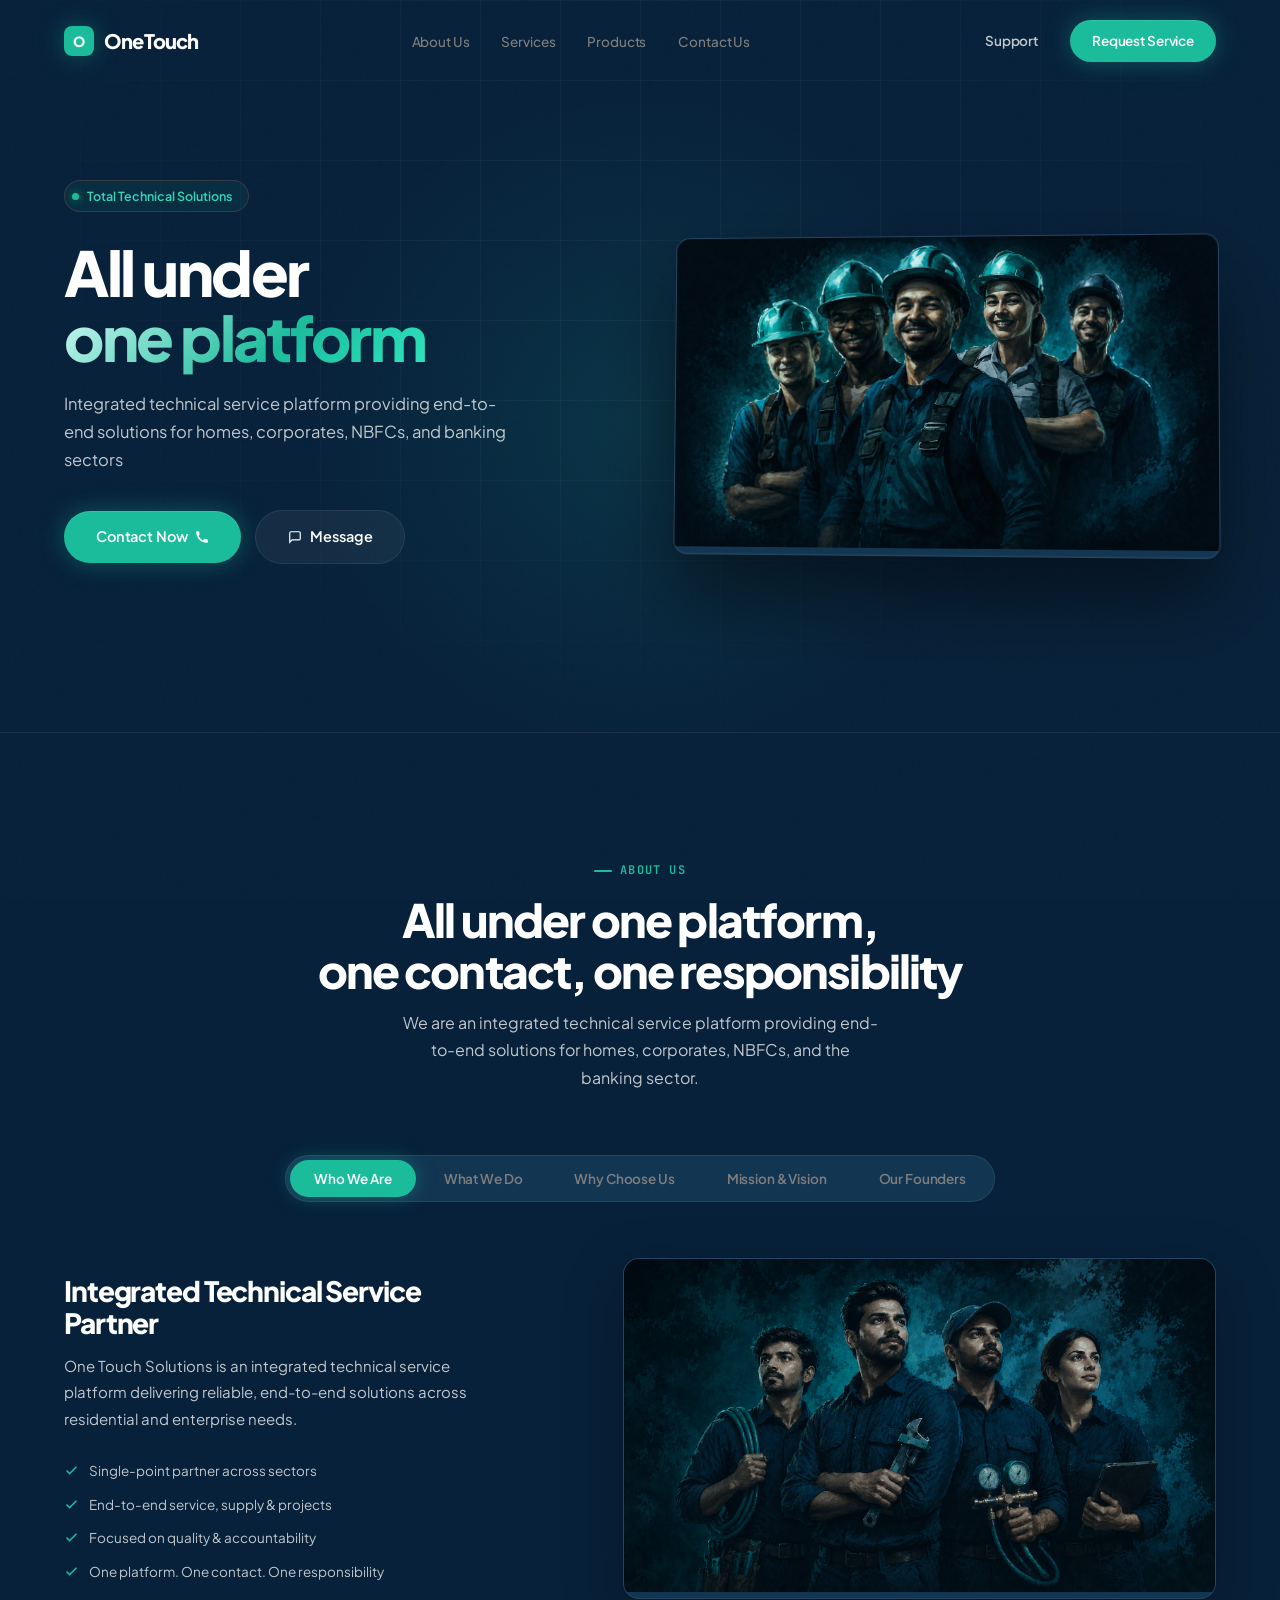
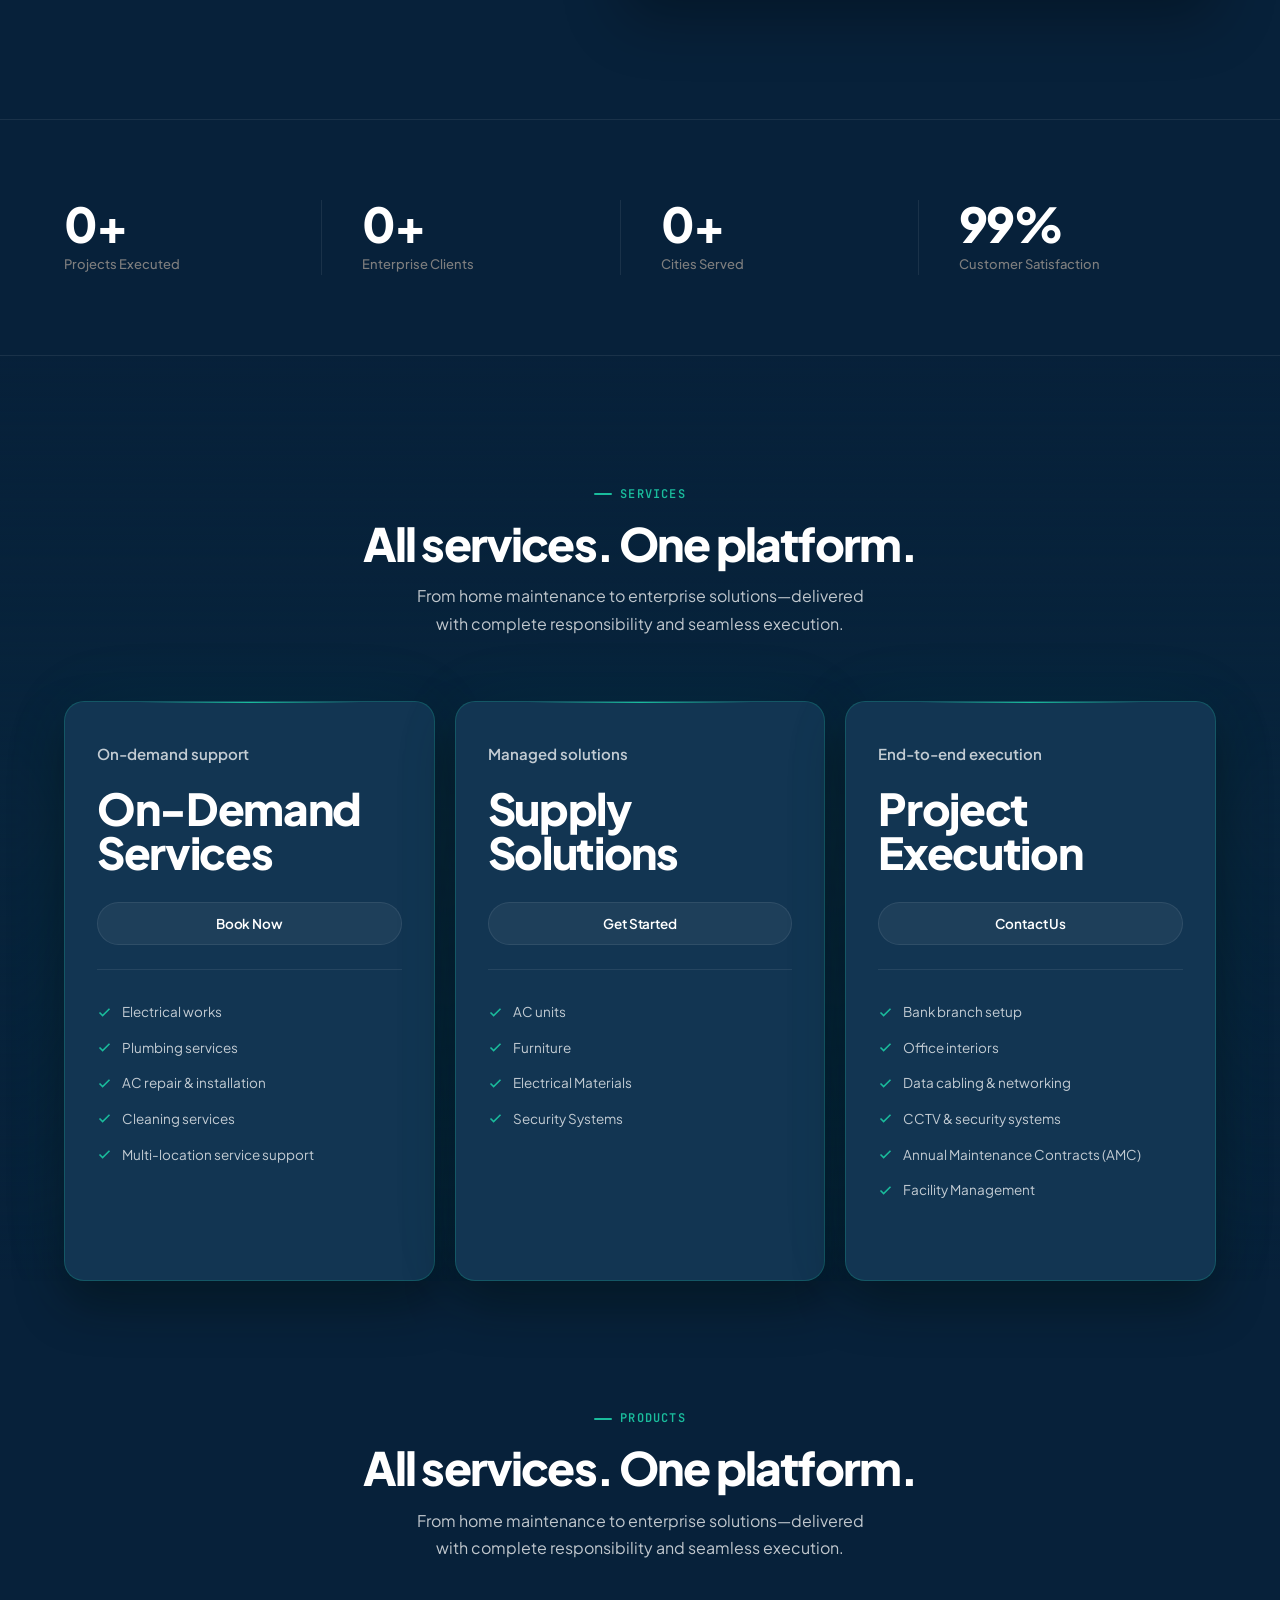
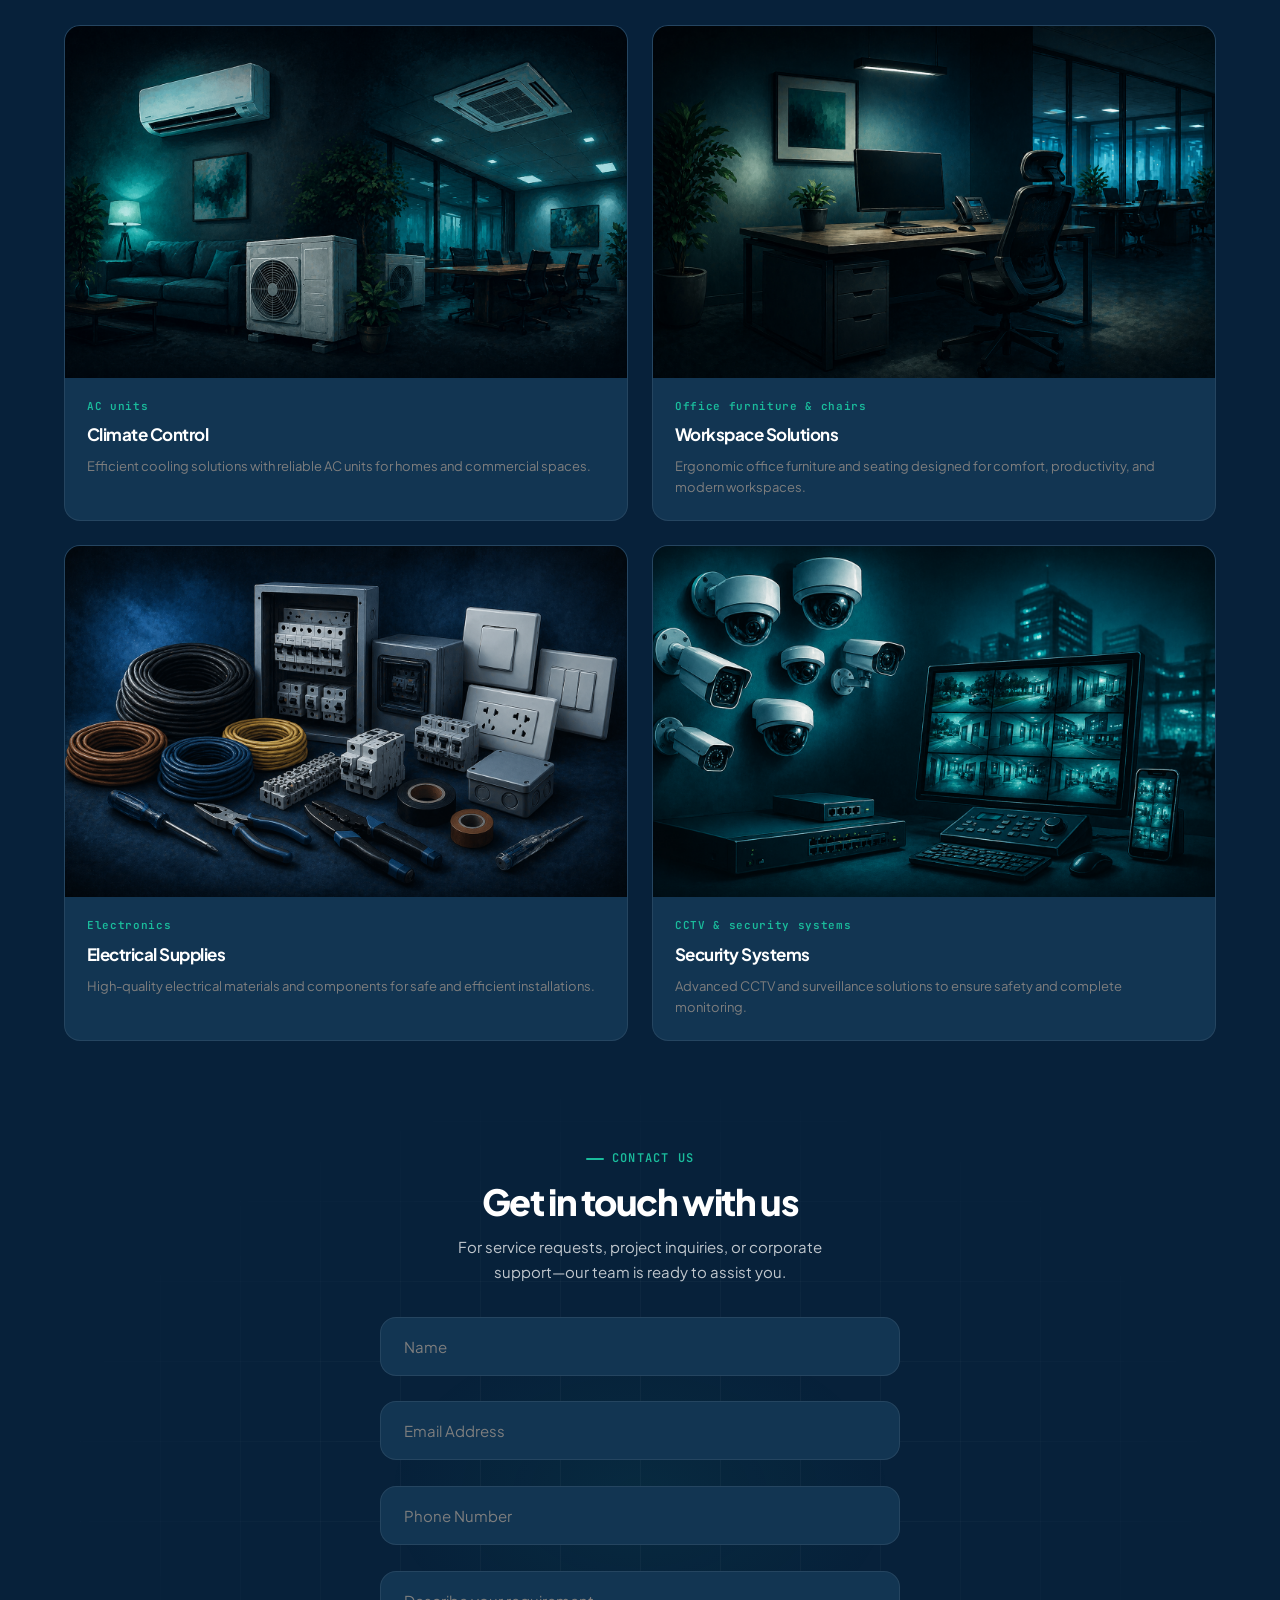
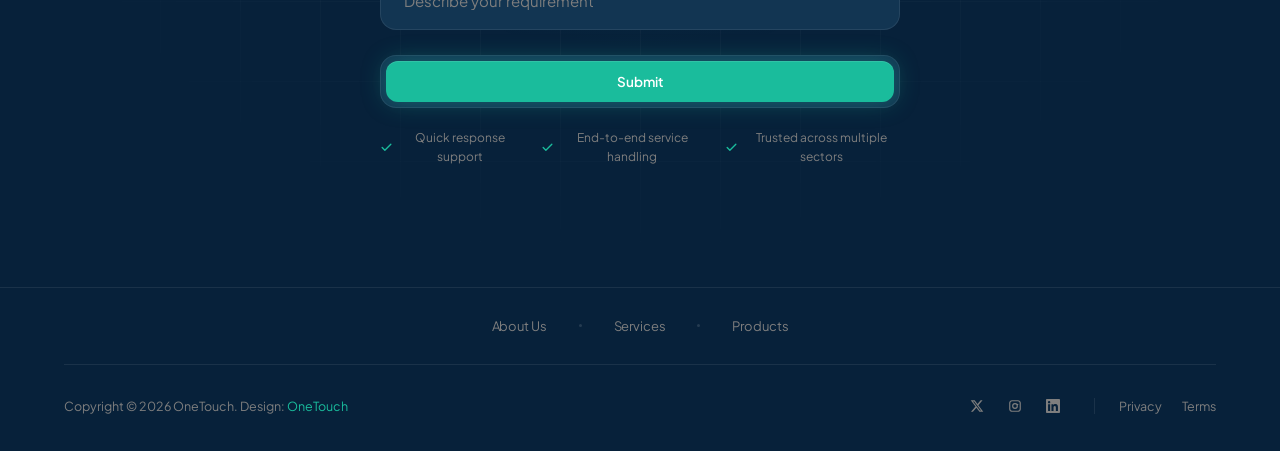
==== index.html @ 166e4880 "your message" ====
<!DOCTYPE html>
<html lang="en">
<head>
    <meta charset="UTF-8">
    <meta name="viewport" content="width=device-width, initial-scale=1.0">
    <title>OneTouch</title>
    <link rel="preconnect" href="https://fonts.googleapis.com">
    <link rel="preconnect" href="https://fonts.gstatic.com" crossorigin>
    <link href="https://fonts.googleapis.com/css2?family=Plus+Jakarta+Sans:wght@400;500;600;700;800&family=JetBrains+Mono:wght@400;500&display=swap" rel="stylesheet">
    <link rel="stylesheet" href="onetouch-style.css">
<!--

-->
</head>
<body>

    <!-- NAVBAR -->
    <nav class="navbar" id="navbar">
        <div class="container">
            <a href="#" class="nav-brand">
                <span class="brand-icon">O</span>
                OneTouch
            </a>
            <ul class="nav-links" id="navLinks">
                <li><a href="#about_us">About Us</a></li>
                <li><a href="#services">Services</a></li>
                <li><a href="#products">Products</a></li>
                <li><a href="#contact_us">Contact Us</a></li>
                <li class="nav-mobile-actions">
                    <a href="#" class="btn btn-ghost" onclick="return false;">Log in</a>
                    <a href="#" class="btn btn-primary" onclick="return false;">Start Free Trial</a>
                </li>
            </ul>
            <div class="nav-actions">
                <a href="https://wa.me/919207049363?text=Dear%20Onetoucht%20Support%20Connect,%20I%20Would%20like%20to%20get%20support%20ont%20" class="btn btn-ghost">Support</a>
                <a href="https://wa.me/919207049363?text=Hi%20Onetouch%20Connect,%20I%20Would%20like%20to%20request%20a%20" class="btn btn-primary">Request Service</a>
            </div>
            <button class="nav-toggle" id="navToggle" aria-label="Toggle menu">
                <span></span><span></span><span></span>
            </button>
        </div>
    </nav>

    <!-- HERO -->
    <section class="hero">
        <div class="hero-inner container">
            <div class="hero-content">
                <div class="hero-badge">
                    <span class="badge-dot"></span>
                    Total Technical Solutions
                </div>
                <h1>All under<br><span class="gradient-text">one platform</span></h1>
                <p class="hero-desc">Integrated technical service platform providing end-to-end solutions for homes, corporates, NBFCs, and banking sectors</p>
                <div class="hero-cta">
                    <a href="tel:+919207049363" class="btn btn-primary btn-lg">Contact Now 
                        <svg width="14" height="14" viewBox="0 0 24 24" fill="currentColor">
                            <path d="M6.6 10.8c1.5 3 4 5.5 7 7l2.3-2.3c.3-.3.7-.4 1.1-.3 1.2.4 2.5.6 3.9.6.6 0 1 .4 1 1V21c0 .6-.4 1-1 1C10.3 22 2 13.7 2 3c0-.6.4-1 1-1h3.2c.6 0 1 .4 1 1 0 1.4.2 2.7.6 3.9.1.4 0 .8-.3 1.1L6.6 10.8z"/>
                        </svg>
                    <a href="https://wa.me/919207049363?text=Hi%20Onetouch%20Connect,%20I%20have%20an%20enquiry." class="btn btn-secondary btn-lg">
                        <svg width="14" height="14" viewBox="0 0 24 24" fill="none" stroke="currentColor" stroke-width="2">
                            <path d="M21 15a2 2 0 0 1-2 2H7l-4 4V5a2 2 0 0 1 2-2h14a2 2 0 0 1 2 2z"/>
                        </svg>
                        Message
                    </a>
                </div>
                <div class="trusted-row">
                    <!-- <p class="trusted-label">Get expert support in minutes.</p> -->
                    <!-- <div class="trusted-logos">
                        <span class="trusted-logo"><span class="t-icon"></span> Vercel</span>
                        <span class="trusted-logo"><span class="t-icon"></span> Linear</span>
                        <span class="trusted-logo"><span class="t-icon"></span> Raycast</span>
                        <span class="trusted-logo"><span class="t-icon"></span> Resend</span>
                        <span class="trusted-logo"><span class="t-icon"></span> Supabase</span>
                    </div> -->
                </div>
            </div>

            <div class="hero-mockup">
                <div class="mockup-window">
                    <img class="mockup-image" src="images/home-main-image.png" alt="">
                </div>
            </div>
        </div>
    </section>

    <!-- ABOUT US -->
    <section class="section features-section" id="about_us">
        <div class="container">
            <div class="section-header fade-up">
                <p class="section-label">About Us</p>
                <h2 class="section-title">All under one platform, <br>one contact, one responsibility</h2>
                <p class="section-desc">We are an integrated technical service platform providing end-to-end solutions for homes, corporates, NBFCs, and the banking sector.</p>
            </div>

            <div class="feature-tabs fade-up" role="tablist">
                <button class="feature-tab active" data-tab="who-we-are" role="tab">Who We Are</button>
                <button class="feature-tab" data-tab="what-we-do" role="tab">What We Do</button>
                <button class="feature-tab" data-tab="why-choose-us" role="tab">Why Choose Us</button>
                <button class="feature-tab" data-tab="mission-vision" role="tab">Mission & Vision</button>
                <button class="feature-tab" data-tab="our-founders" role="tab">Our Founders</button>
            </div>

            <div class="feature-panels">
                <!-- Panel 1: Who We Are -->
                <div class="feature-panel active" data-panel="who-we-are">
                    <div class="feature-text">
                        <h3>Integrated Technical Service Partner</h3>
                        <p>One Touch Solutions is an integrated technical service platform delivering reliable, end-to-end solutions across residential and enterprise needs.</p>
                        <ul class="feature-bullets">
                            <li><svg width="15" height="15" viewBox="0 0 24 24" fill="none" stroke="currentColor" stroke-width="2.5"><polyline points="20 6 9 17 4 12"/></svg> Single-point partner across sectors</li>
                            <li><svg width="15" height="15" viewBox="0 0 24 24" fill="none" stroke="currentColor" stroke-width="2.5"><polyline points="20 6 9 17 4 12"/></svg> End-to-end service, supply & projects</li>
                            <li><svg width="15" height="15" viewBox="0 0 24 24" fill="none" stroke="currentColor" stroke-width="2.5"><polyline points="20 6 9 17 4 12"/></svg> Focused on quality & accountability</li>
                            <li><svg width="15" height="15" viewBox="0 0 24 24" fill="none" stroke="currentColor" stroke-width="2.5"><polyline points="20 6 9 17 4 12"/></svg> One platform. One contact. One responsibility</li>
                        </ul>
                    </div>
                    <div class="feature-visual">
                        <img class="feature-image" src="images/who-we-are.png" alt="">
                    </div>
                </div>

                <!-- Panel 2: what we do -->
                <div class="feature-panel" data-panel="what-we-do">
                    <div class="feature-text">
                        <h3>End-to-End Services <br>Under One Platform</h3>
                        <p>We deliver a complete range of technical and facility services.</p>
                        <ul class="feature-bullets">
                            <li><svg width="15" height="15" viewBox="0 0 24 24" fill="none" stroke="currentColor" stroke-width="2.5"><polyline points="20 6 9 17 4 12"/></svg> Services: electrical, plumbing, AC repair & installation, cleaning</li>
                            <li><svg width="15" height="15" viewBox="0 0 24 24" fill="none" stroke="currentColor" stroke-width="2.5"><polyline points="20 6 9 17 4 12"/></svg> Projects: AMC, facility management, bank branch setup, office interiors, cabling, CCTV systems, multi-location support</li>
                            <li><svg width="15" height="15" viewBox="0 0 24 24" fill="none" stroke="currentColor" stroke-width="2.5"><polyline points="20 6 9 17 4 12"/></svg> Product supply: AC units, furniture, electrical materials, security systems</li>
                        </ul>
                    </div>
                    <div class="feature-visual">
                        <img class="feature-image" src="images/what-we-do.png" alt="">
                    </div>
                </div>

                <!-- Panel 3: Why choose us -->
                <div class="feature-panel" data-panel="why-choose-us">
                    <div class="feature-text">
                        <h3>One Platform <br>Total Responsibility</h3>
                        <ul class="feature-bullets">
                            <li><svg width="15" height="15" viewBox="0 0 24 24" fill="none" stroke="currentColor" stroke-width="2.5"><polyline points="20 6 9 17 4 12"/></svg> Single platform for all service needs</li>
                            <li><svg width="15" height="15" viewBox="0 0 24 24" fill="none" stroke="currentColor" stroke-width="2.5"><polyline points="20 6 9 17 4 12"/></svg> End-to-end ownership from supply to execution</li>
                            <li><svg width="15" height="15" viewBox="0 0 24 24" fill="none" stroke="currentColor" stroke-width="2.5"><polyline points="20 6 9 17 4 12"/></svg> Experience across residential and enterprise sectors</li>
                            <li><svg width="15" height="15" viewBox="0 0 24 24" fill="none" stroke="currentColor" stroke-width="2.5"><polyline points="20 6 9 17 4 12"/></svg> Scalable solutions for both small and large requirements</li>
                            <li><svg width="15" height="15" viewBox="0 0 24 24" fill="none" stroke="currentColor" stroke-width="2.5"><polyline points="20 6 9 17 4 12"/></svg> Reliable execution with consistent quality</li>
                        </ul>
                    </div>
                    <div class="feature-visual">
                        <img class="feature-image" src="images/why-choose-us.png" alt="">
                    </div>
                </div>

                <!-- Panel 4: Mission & Vision -->
                <div class="feature-panel mission-vision" data-panel="mission-vision">
                    <div class="feature-text mission-vision">
                        <h3>Our Mission</h3>
                        <h4>Simplifying Technical Services</h4>
                        <p>To deliver integrated, reliable, and high-quality technical services through a unified platform.</p>
                    </div>
                    <div class="feature-text mission-vision">
                        <h3>Our Vision</h3>
                        <h4>Building a Scalable Service Ecosystem</h4>
                        <p>To become a trusted service partner across India for both residential and enterprise clients.</p>
                    </div>
                </div>

                <!-- Panel 5: Our Founders -->
                <div class="founders-panel" data-panel="our-founders">
                    <div class="templates-grid">

                        <!-- Founder 1 -->
                        <div class="template-card fade-up">
                            <div class="template-thumb">
                                <img src="images/founder-1.png" alt="Co-Founder" loading="lazy">
                                <div class="template-thumb-overlay">
                                    <a href="#" class="btn btn-primary" target="_blank" rel="noopener">Open In Linkedin</a>
                                </div>
                            </div>
                            <div class="template-info">
                                <div class="template-number">Co-Founder</div>
                                <h3 class="template-name">Founder Name</h3>
                                <div class="template-tags">
                                    <span class="template-tag">Title - 1</span>
                                    <span class="template-tag">Title - 2</span>
                                    <span class="template-tag">Title - 3</span>
                                </div>
                            </div>
                        </div>

                        <!-- Founder 2 -->
                        <div class="template-card fade-up">
                            <div class="template-thumb">
                                <img src="images/founder-2.png" alt="Co-Founder" loading="lazy">
                                <div class="template-thumb-overlay">
                                    <a href="#" class="btn btn-primary" target="_blank" rel="noopener">Open In Linkedin</a>
                                </div>
                            </div>
                            <div class="template-info">
                                <div class="template-number">Co-Founder</div>
                                <h3 class="template-name">Founder Name</h3>
                                <div class="template-tags">
                                    <span class="template-tag">Title - 1</span>
                                    <span class="template-tag">Title - 2</span>
                                    <span class="template-tag">Title - 3</span>
                                </div>
                            </div>
                        </div>

                        <!-- Founder 3 -->
                        <div class="template-card fade-up">
                            <div class="template-thumb">
                                <img src="images/founder-3.png" alt="Co-Founder" loading="lazy">
                                <div class="template-thumb-overlay">
                                    <a href="#" class="btn btn-primary" target="_blank" rel="noopener">Open In Linkedin</a>
                                </div>
                            </div>
                            <div class="template-info">
                                <div class="template-number">Co-Founder</div>
                                <h3 class="template-name">Founder Name</h3>
                                <div class="template-tags">
                                    <span class="template-tag">Title - 1</span>
                                    <span class="template-tag">Title - 2</span>
                                    <span class="template-tag">Title - 3</span>
                                </div>
                            </div>
                        </div>

                        <!-- Founder 4 -->
                        <div class="template-card fade-up">
                            <div class="template-thumb">
                                <img src="images/founder-4.png" alt="Co-Founder" loading="lazy">
                                <div class="template-thumb-overlay">
                                    <a href="#" class="btn btn-primary" target="_blank" rel="noopener">Open In Linkedin</a>
                                </div>
                            </div>
                            <div class="template-info">
                                <div class="template-number">Co-Founder</div>
                                <h3 class="template-name">Founder Name</h3>
                                <div class="template-tags">
                                    <span class="template-tag">Title - 1</span>
                                    <span class="template-tag">Title - 2</span>
                                    <span class="template-tag">Title - 3</span>
                                </div>
                            </div>
                        </div>
                    </div>
                </div>
            </div>
        </div>
    </section>

    <!-- STATS -->
    <section class="stats-strip">
        <div class="container">
            <div class="stats-grid">
                <div class="stat-item fade-up">
                    <div class="stat-number" data-target="0" data-suffix="+">0</div>
                    <div class="stat-label">Projects Executed</div>
                </div>
                <div class="stat-item fade-up">
                    <div class="stat-number" data-target="0" data-suffix="+">0</div>
                    <div class="stat-label">Enterprise Clients</div>
                </div>
                <div class="stat-item fade-up">
                    <div class="stat-number" data-target="0" data-suffix="+">0</div>
                    <div class="stat-label">Cities Served</div>
                </div>
                <div class="stat-item fade-up">
                    <div class="stat-number" data-target="99" data-suffix="%">0</div>
                    <div class="stat-label">Customer Satisfaction</div>
                </div>
            </div>
        </div>
    </section>

    <!-- SERVICES -->
    <section class="section pricing-section" id="services">
        <div class="container">
            <div class="section-header fade-up">
                <p class="section-label">Services</p>
                <h2 class="section-title">All services. One platform.</h2>
                <p class="section-desc">From home maintenance to enterprise solutions—delivered with complete responsibility and seamless execution.</p>
            </div>

            <div class="pricing-grid">

                <div class="pricing-card featured fade-up">
                    <div class="pricing-plan-name">On-demand support</div>
                    <div class="pricing-amount">
                        <span class="pricing-value free-label" data-monthly="FREE" data-annual="FREE">On-Demand Services</span>
                    </div>
                    <div class="pricing-period"></div>
                    <a href="#" class="btn btn-secondary" onclick="return false;">Book Now</a>
                    <div class="pricing-divider"></div>
                    <ul class="pricing-features">
                        <li><svg width="15" height="15" viewBox="0 0 24 24" fill="none" stroke="currentColor" stroke-width="2.5"><polyline points="20 6 9 17 4 12"/></svg> Electrical works</li>
                        <li><svg width="15" height="15" viewBox="0 0 24 24" fill="none" stroke="currentColor" stroke-width="2.5"><polyline points="20 6 9 17 4 12"/></svg> Plumbing services</li>
                        <li><svg width="15" height="15" viewBox="0 0 24 24" fill="none" stroke="currentColor" stroke-width="2.5"><polyline points="20 6 9 17 4 12"/></svg> AC repair & installation</li>
                        <li><svg width="15" height="15" viewBox="0 0 24 24" fill="none" stroke="currentColor" stroke-width="2.5"><polyline points="20 6 9 17 4 12"/></svg> Cleaning services</li>
                        <li><svg width="15" height="15" viewBox="0 0 24 24" fill="none" stroke="currentColor" stroke-width="2.5"><polyline points="20 6 9 17 4 12"/></svg> Multi-location service support</li>
                    </ul>
                </div>

                <div class="pricing-card featured fade-up">
                    <div class="pricing-plan-name">Managed solutions</div>
                    <div class="pricing-amount">
                        <span class="pricing-value free-label" data-monthly="FREE" data-annual="FREE">Supply Solutions</span>
                    </div>
                    <div class="pricing-period"></div>
                    <a href="#" class="btn btn-secondary" onclick="return false;">Get Started</a>
                    <div class="pricing-divider"></div>
                    <ul class="pricing-features">
                        <li><svg width="15" height="15" viewBox="0 0 24 24" fill="none" stroke="currentColor" stroke-width="2.5"><polyline points="20 6 9 17 4 12"/></svg> AC units</li>
                        <li><svg width="15" height="15" viewBox="0 0 24 24" fill="none" stroke="currentColor" stroke-width="2.5"><polyline points="20 6 9 17 4 12"/></svg> Furniture</li>
                        <li><svg width="15" height="15" viewBox="0 0 24 24" fill="none" stroke="currentColor" stroke-width="2.5"><polyline points="20 6 9 17 4 12"/></svg> Electrical Materials</li> 
                        <li><svg width="15" height="15" viewBox="0 0 24 24" fill="none" stroke="currentColor" stroke-width="2.5"><polyline points="20 6 9 17 4 12"/></svg> Security Systems</li>
                    </ul>
                </div>

                <div class="pricing-card featured fade-up">
                    <div class="pricing-plan-name">End-to-end execution</div>
                    <div class="pricing-amount">
                        <span class="pricing-value free-label" data-monthly="FREE" data-annual="FREE">Project Execution</span>
                    </div>
                    <div class="pricing-period"></div>
                    <a href="#" class="btn btn-secondary" onclick="return false;">Contact Us</a>
                    <div class="pricing-divider"></div>
                    <ul class="pricing-features">
                        <li><svg width="15" height="15" viewBox="0 0 24 24" fill="none" stroke="currentColor" stroke-width="2.5"><polyline points="20 6 9 17 4 12"/></svg> Bank branch setup</li>
                        <li><svg width="15" height="15" viewBox="0 0 24 24" fill="none" stroke="currentColor" stroke-width="2.5"><polyline points="20 6 9 17 4 12"/></svg> Office interiors</li>
                        <li><svg width="15" height="15" viewBox="0 0 24 24" fill="none" stroke="currentColor" stroke-width="2.5"><polyline points="20 6 9 17 4 12"/></svg> Data cabling & networking</li>
                        <li><svg width="15" height="15" viewBox="0 0 24 24" fill="none" stroke="currentColor" stroke-width="2.5"><polyline points="20 6 9 17 4 12"/></svg> CCTV & security systems</li>
                        <li><svg width="15" height="15" viewBox="0 0 24 24" fill="none" stroke="currentColor" stroke-width="2.5"><polyline points="20 6 9 17 4 12"/></svg> Annual Maintenance Contracts (AMC)</li>
                        <li><svg width="15" height="15" viewBox="0 0 24 24" fill="none" stroke="currentColor" stroke-width="2.5"><polyline points="20 6 9 17 4 12"/></svg> Facility Management </li>
                    </ul>
                </div>
            </div>
        </div>
    </section>


    <!-- PRODUCTS -->
    <section class="section section-products" id="products">
        <div class="container">
            <div class="section-header fade-up">
                <p class="section-label">Products</p>
                <h2 class="section-title">All services. One platform.</h2>
                <p class="section-desc">From home maintenance to enterprise solutions—delivered with complete responsibility and seamless execution.</p>
            </div>

            <div class="products-panel"></div>
                <div class="products-grid">

                    <!-- Product 1 -->
                    <div class="template-card fade-up">
                        <div class="template-thumb">
                            <img src="images/product-1.png" alt="Climate Control" loading="lazy">
                            <div class="template-thumb-overlay">
                                <a href="#" class="btn btn-primary" target="_blank" rel="noopener">Explore Now</a>
                            </div>
                        </div>
                        <div class="template-info">
                            <div class="template-number">AC units</div>
                            <h3 class="template-name">Climate Control</h3>
                            <p class="template-desc">Efficient cooling solutions with reliable AC units for homes and commercial spaces.</p>
                        </div>
                    </div>

                    <!-- Product 2 -->
                    <div class="template-card fade-up">
                        <div class="template-thumb">
                            <img src="images/product-2.png" alt="Office furniture & chairs" loading="lazy">
                            <div class="template-thumb-overlay">
                                <a href="#" class="btn btn-primary" target="_blank" rel="noopener">Explore Now</a>
                            </div>
                        </div>
                        <div class="template-info">
                            <div class="template-number">Office furniture & chairs</div>
                            <h3 class="template-name">Workspace Solutions</h3>
                            <p class="template-desc">Ergonomic office furniture and seating designed for comfort, productivity, and modern workspaces.</p>
                        </div>
                    </div>

                    <!-- Product 3 -->
                    <div class="template-card fade-up">
                        <div class="template-thumb">
                            <img src="images/product-3.png" alt="Office furniture & chairs" loading="lazy">
                            <div class="template-thumb-overlay">
                                <a href="#" class="btn btn-primary" target="_blank" rel="noopener">Explore Now</a>
                            </div>
                        </div>
                        <div class="template-info">
                            <div class="template-number">Electronics</div>
                            <h3 class="template-name">Electrical Supplies</h3>
                            <p class="template-desc">High-quality electrical materials and components for safe and efficient installations.</p>
                        </div>
                    </div>

                    <!-- Product 4 -->
                    <div class="template-card fade-up">
                        <div class="template-thumb">
                            <img src="images/product-4.png" alt="Office furniture & chairs" loading="lazy">
                            <div class="template-thumb-overlay">
                                <a href="#" class="btn btn-primary" target="_blank" rel="noopener">Explore Now</a>
                            </div>
                        </div>
                        <div class="template-info">
                            <div class="template-number">CCTV & security systems</div>
                            <h3 class="template-name">Security Systems</h3>
                            <p class="template-desc">Advanced CCTV and surveillance solutions to ensure safety and complete monitoring.</p>
                        </div>
                    </div>
                </div>
            </div>
        </div>
    </section>


    <!-- CONTACT US -->
    <section class="subscribe-section" id="contact_us">
        <div class="container">
            <div class="subscribe-inner fade-up">
                <p class="section-label">Contact Us</p>
                <h2 class="section-title">Get in touch with us</h2>
                <p class="section-desc">For service requests, project inquiries, or corporate support—our team is ready to assist you.</p>
                <div class="subscribe-input-group">
                    <input type="text" placeholder="Name" autocomplete="name">
                </div>
                <br>
                <div class="subscribe-input-group">
                    <input type="email" placeholder="Email Address" autocomplete="email">
                </div>
                <br>
                <div class="subscribe-input-group">
                    <input type="text" placeholder="Phone Number" autocomplete="mobile">
                </div>
                <br>
                <div class="subscribe-input-group">
                    <input type="textarea" placeholder="Describe your requirement" autocomplete="none">
                </div>
                <br>
                <div class="subscribe-input-group">
                    <button class="btn btn-primary submit-contact-form">Submit</button>
                </div>
                <div class="subscribe-meta">
                    <span>
                        <svg width="13" height="13" viewBox="0 0 24 24" fill="none" stroke="currentColor" stroke-width="2.5" stroke-linecap="round" stroke-linejoin="round"><polyline points="20 6 9 17 4 12"/></svg>
                        Quick response support
                    </span>
                    <span>
                        <svg width="13" height="13" viewBox="0 0 24 24" fill="none" stroke="currentColor" stroke-width="2.5" stroke-linecap="round" stroke-linejoin="round"><polyline points="20 6 9 17 4 12"/></svg>
                        End-to-end service handling
                    </span>
                    <span>
                        <svg width="13" height="13" viewBox="0 0 24 24" fill="none" stroke="currentColor" stroke-width="2.5" stroke-linecap="round" stroke-linejoin="round"><polyline points="20 6 9 17 4 12"/></svg>
                        Trusted across multiple sectors
                    </span>
                </div>
            </div>
        </div>
    </section>

    <!-- FOOTER -->
    <footer class="footer">
        <div class="container">
            <div class="footer-row-links">
                <a href="#about_us">About Us</a>
                <span class="footer-link-dot"></span>
                <a href="#services">Services</a>
                <span class="footer-link-dot"></span>
                <a href="#products">Products</a>
            </div>
            <div class="footer-row-bottom">
                <p class="footer-copy">Copyright &copy; 2026 OneTouch. Design: <a href="#" onclick="return false;">OneTouch</a></p>
                <div class="footer-right">
                    <div class="footer-socials">
                        <a href="#" aria-label="X" onclick="return false;">
                            <svg width="14" height="14" viewBox="0 0 24 24" fill="currentColor"><path d="M18.244 2.25h3.308l-7.227 8.26 8.502 11.24H16.17l-5.214-6.817L4.99 21.75H1.68l7.73-8.835L1.254 2.25H8.08l4.713 6.231zm-1.161 17.52h1.833L7.084 4.126H5.117z"/></svg>
                        </a>
                        <a href="#" aria-label="Instagram" onclick="return false;">
                            <svg width="14" height="14" viewBox="0 0 24 24" fill="currentColor">
                                <path d="M7 2C4.239 2 2 4.239 2 7v10c0 2.761 2.239 5 5 5h10c2.761 0 5-2.239 5-5V7c0-2.761-2.239-5-5-5H7zm10 2a3 3 0 013 3v10a3 3 0 01-3 3H7a3 3 0 01-3-3V7a3 3 0 013-3h10zm-5 3a5 5 0 100 10 5 5 0 000-10zm0 2a3 3 0 110 6 3 3 0 010-6zm4.5-.75a1.25 1.25 0 100 2.5 1.25 1.25 0 000-2.5z"/>
                            </svg>
                        </a>
                        <a href="#" aria-label="LinkedIn" onclick="return false;">
                            <svg width="14" height="14" viewBox="0 0 24 24" fill="currentColor"><path d="M20.447 20.452h-3.554v-5.569c0-1.328-.027-3.037-1.852-3.037-1.853 0-2.136 1.445-2.136 2.939v5.667H9.351V9h3.414v1.561h.046c.477-.9 1.637-1.85 3.37-1.85 3.601 0 4.267 2.37 4.267 5.455v6.286zM5.337 7.433a2.062 2.062 0 01-2.063-2.065 2.064 2.064 0 112.063 2.065zm1.782 13.019H3.555V9h3.564v11.452zM22.225 0H1.771C.792 0 0 .774 0 1.729v20.542C0 23.227.792 24 1.771 24h20.451C23.2 24 24 23.227 24 22.271V1.729C24 .774 23.2 0 22.222 0h.003z"/></svg>
                        </a>
                    </div>
                    <span class="separator"></span>
                    <div class="footer-legal">
                        <a href="#" onclick="return false;">Privacy</a>
                        <a href="#" onclick="return false;">Terms</a>
                    </div>
                </div>
            </div>
        </div>
    </footer>

    <script src="onetouch-script.js"></script>

</body>
</html>
---- onetouch-style.css ----
/* ============================================
           QUANTIX - SaaS Landing Page Template
           Design: TemplateMo
           https://templatemo.com
        ============================================ */

        *,
        *::before,
        *::after {
            margin: 0;
            padding: 0;
            box-sizing: border-box;
        }

        :root {
            --deep-space: #07213a;
            --surface-1: #123552;
            --surface-2: #16405F;
            --surface-3: #1A4A6B;
            --accent: #1ABC9C;
            --accent-light: #34D6B5;
            --accent-glow: rgba(26,188,156,0.35);
            --accent-soft: rgba(26,188,156,0.08);
            --accent-border: rgba(26,188,156,0.25);
            --text-primary: #FFFFFF;
            --text-secondary: rgba(255,255,255,0.75);
            --text-muted: #7e7e7e;
            --border-subtle: rgba(255,255,255,0.08);
            --green: #1ABC9C;
            --amber: #d4a017;
            --rose: #D1FAF5;
            --radius: 16px;
            --radius-sm: 10px;
            --radius-xs: 6px;
            --radius-pill: 100px;
        }

        html { scroll-behavior: smooth; }

        body {
            font-family: 'Plus Jakarta Sans', -apple-system, sans-serif;
            background-color: var(--deep-space);
            color: var(--text-primary);
            line-height: 1.6;
            overflow-x: hidden;
            -webkit-font-smoothing: antialiased;
        }

        /* Grain overlay */
        body::after {
            content: '';
            position: fixed;
            inset: 0;
            background-image: url("data:image/svg+xml,%3Csvg viewBox='0 0 256 256' xmlns='http://www.w3.org/2000/svg'%3E%3Cfilter id='n'%3E%3CfeTurbulence type='fractalNoise' baseFrequency='0.9' numOctaves='4' stitchTiles='stitch'/%3E%3C/filter%3E%3Crect width='100%25' height='100%25' filter='url(%23n)' opacity='0.03'/%3E%3C/svg%3E");
            pointer-events: none;
            z-index: 9999;
            opacity: 0.5;
        }

        a { text-decoration: none; color: inherit; }

        .container {
            width: 100%;
            max-width: 1200px;
            margin: 0 auto;
            padding: 0 24px;
        }

        .mono { font-family: 'JetBrains Mono', monospace; }

        /* ===== NAVBAR ===== */

        .navbar {
            position: fixed;
            top: 0;
            left: 0;
            width: 100%;
            z-index: 1000;
            padding: 20px 0;
            transition: all 0.4s ease;
        }

        .navbar.scrolled {
            background-color: var(--deep-space);
            backdrop-filter: blur(24px);
            -webkit-backdrop-filter: blur(24px);
            padding: 14px 0;
            border-bottom: 1px solid var(--border-subtle);
        }

        .navbar .container {
            display: flex;
            align-items: center;
            justify-content: space-between;
        }

        .nav-brand {
            font-size: 20px;
            font-weight: 800;
            letter-spacing: -0.04em;
            display: flex;
            align-items: center;
            gap: 10px;
        }

        .brand-icon {
            width: 30px;
            height: 30px;
            background: var(--accent);
            border-radius: 8px;
            display: grid;
            place-items: center;
            font-size: 14px;
            font-weight: 800;
            color: #fff;
            box-shadow: 0 0 24px var(--accent-glow);
        }

        .nav-links {
            display: flex;
            align-items: center;
            gap: 32px;
            list-style: none;
        }

        .nav-links a {
            font-size: 13.5px;
            font-weight: 500;
            color: var(--text-muted);
            transition: color 0.3s;
            letter-spacing: -0.01em;
        }

        .nav-links a:hover { color: var(--text-primary); }

        .nav-mobile-actions {
            display: none;
        }

        .nav-actions { display: flex; align-items: center; gap: 10px; }

        .btn {
            display: inline-flex;
            align-items: center;
            justify-content: center;
            gap: 8px;
            padding: 10px 22px;
            border-radius: var(--radius-pill);
            font-family: inherit;
            font-size: 13.5px;
            font-weight: 600;
            cursor: pointer;
            border: none;
            transition: all 0.3s ease;
            letter-spacing: -0.01em;
        }

        .btn-ghost { background: transparent; color: var(--text-secondary); }
        .btn-ghost:hover { color: var(--text-primary); }

        .btn-primary {
            background: var(--accent);
            color: #fff;
            box-shadow: 0 0 24px var(--accent-glow),
                        0 1px 0 rgba(255,255,255,0.1) inset;
        }

        .btn-primary:hover {
            background: #1ABC9C;
            box-shadow: 0 0 36px var(--accent-glow),
                        0 1px 0 rgba(255,255,255,0.15) inset;
            transform: translateY(-1px);
        }

        .btn-secondary {
            background: rgba(255,255,255,0.05);
            color: var(--text-primary);
            border: 1px solid var(--border-subtle);
        }

        .btn-secondary:hover {
            background: rgba(255,255,255,0.08);
            border-color: rgba(255,255,255,0.1);
        }

        .btn-lg { padding: 14px 32px; font-size: 14.5px; }

        .btn-primary .btn-arrow { transition: transform 0.3s; }
        .btn-primary:hover .btn-arrow { transform: translateX(3px); }

        .nav-toggle {
            display: none;
            flex-direction: column;
            gap: 5px;
            background: none;
            border: none;
            cursor: pointer;
            padding: 4px;
            z-index: 1001;
        }

        .nav-toggle span {
            width: 20px;
            height: 2px;
            background: var(--text-primary);
            border-radius: 2px;
            transition: all 0.3s;
        }

        .nav-toggle.active span:nth-child(1) { transform: rotate(45deg) translate(5px, 5px); }
        .nav-toggle.active span:nth-child(2) { opacity: 0; }
        .nav-toggle.active span:nth-child(3) { transform: rotate(-45deg) translate(5px, -5px); }

        /* ===== HERO ===== */

        .hero {
            position: relative;
            padding: 180px 24px 120px;
            overflow: hidden;
        }

        .hero::before {
            content: '';
            position: absolute;
            top: 10%;
            left: 50%;
            transform: translateX(-50%);
            width: 1000px;
            height: 700px;
            background: radial-gradient(circle at center,
                rgba(26,188,156,0.12) 0%,
                rgba(26,188,156,0.04) 35%,
                transparent 55%);
            pointer-events: none;
        }

        .hero::after {
            content: '';
            position: absolute;
            inset: 0;
            background-image:
                linear-gradient(rgba(255,255,255,0.035) 1px, transparent 1px),
                linear-gradient(90deg, rgba(255,255,255,0.035) 1px, transparent 1px);
            background-size: 80px 80px;
            mask-image: radial-gradient(ellipse at 50% 30%, black 30%, transparent 75%);
            -webkit-mask-image: radial-gradient(ellipse at 50% 30%, black 30%, transparent 75%);
            pointer-events: none;
        }

        .hero-inner {
            position: relative;
            z-index: 1;
            display: grid;
            grid-template-columns: 1fr 1fr;
            gap: 60px;
            align-items: center;
            max-width: 1200px;
            margin: 0 auto;
        }

        .hero-content { max-width: 560px; }

        .hero-badge {
            display: inline-flex;
            align-items: center;
            gap: 8px;
            padding: 5px 16px 5px 7px;
            background: var(--accent-soft);
            border: 1px solid rgba(255, 107, 107, 0.2);
            border-radius: var(--radius-pill);
            font-size: 12.5px;
            font-weight: 600;
            color: var(--accent-light);
            margin-bottom: 28px;
        }

        .badge-dot {
            width: 7px;
            height: 7px;
            background: var(--green);
            border-radius: 50%;
            box-shadow: 0 0 8px rgba(34, 197, 94, 0.6);
            animation: dotPulse 2s ease-in-out infinite;
        }

        @keyframes dotPulse {
            0%, 100% { opacity: 1; }
            50% { opacity: 0.3; }
        }

        .hero h1 {
            font-size: clamp(40px, 5vw, 62px);
            font-weight: 800;
            letter-spacing: -0.04em;
            line-height: 1.05;
            margin-bottom: 20px;
        }

        .gradient-text {
            background: linear-gradient(135deg, #D1FAF5 0%, var(--accent) 60%, #2EE6C2 100%);
            -webkit-background-clip: text;
            background-clip: text;
            -webkit-text-fill-color: transparent;
        }

        .hero-desc {
            font-size: 16.5px;
            color: var(--text-secondary);
            line-height: 1.7;
            margin-bottom: 36px;
            max-width: 460px;
        }

        .hero-cta {
            display: flex;
            align-items: center;
            gap: 14px;
            margin-bottom: 48px;
        }

        .trusted-row { display: flex; flex-direction: column; gap: 14px; }

        .trusted-label {
            font-size: 11.5px;
            font-weight: 500;
            color: var(--text-muted);
            text-transform: uppercase;
            letter-spacing: 0.1em;
        }

        .trusted-logos {
            display: flex;
            align-items: center;
            gap: 28px;
            flex-wrap: wrap;
        }

        .trusted-logo {
            opacity: 0.25;
            transition: opacity 0.3s;
            font-size: 14px;
            font-weight: 700;
            color: var(--text-secondary);
            letter-spacing: -0.02em;
            display: flex;
            align-items: center;
            gap: 6px;
        }

        .trusted-logo:hover { opacity: 0.5; }

        .trusted-logo .t-icon {
            width: 18px;
            height: 18px;
            border-radius: 4px;
            background: rgba(255,255,255,0.15);
        }

        /* Hero mockup */
        .hero-mockup { position: relative; }

        .mockup-window {
            background: var(--surface-1);
            border: 1px solid var(--border-subtle);
            border-radius: 14px;
            overflow: hidden;
            box-shadow: 0 40px 80px rgba(0,0,0,0.5),
                        0 0 0 1px rgba(255,255,255,0.03) inset;
            transform: perspective(1200px) rotateY(-4deg) rotateX(2deg);
            transition: transform 0.5s ease;
        }

        .mockup-window:hover {
            transform: perspective(1200px) rotateY(-1deg) rotateX(1deg);
        }

        .hero-mockup .mockup-image{
            width: 100%;
        }

        .mockup-toolbar {
            display: flex;
            align-items: center;
            gap: 6px;
            padding: 12px 16px;
            border-bottom: 1px solid var(--border-subtle);
        }

        .mockup-dot {
            width: 10px;
            height: 10px;
            border-radius: 50%;
        }

        .mockup-dot:nth-child(1) { background: var(--rose); opacity: 0.7; }
        .mockup-dot:nth-child(2) { background: var(--amber); opacity: 0.7; }
        .mockup-dot:nth-child(3) { background: var(--green); opacity: 0.7; }

        .mockup-body { padding: 20px; }

        .mockup-metric-row {
            display: grid;
            grid-template-columns: repeat(3, 1fr);
            gap: 12px;
            margin-bottom: 16px;
        }

        .mockup-metric {
            background: var(--surface-2);
            border-radius: 10px;
            padding: 14px;
            border: 1px solid var(--border-subtle);
        }

        .mockup-metric .mm-label {
            font-size: 10px;
            color: var(--text-muted);
            margin-bottom: 6px;
            text-transform: uppercase;
            letter-spacing: 0.06em;
        }

        .mockup-metric .mm-value {
            font-size: 20px;
            font-weight: 800;
            letter-spacing: -0.04em;
        }

        .mockup-metric .mm-change {
            font-size: 10px;
            font-weight: 600;
            color: var(--green);
            margin-top: 4px;
        }

        .mockup-chart {
            background: var(--surface-2);
            border-radius: 10px;
            padding: 16px;
            border: 1px solid var(--border-subtle);
            height: 120px;
            position: relative;
            overflow: hidden;
        }

        .mockup-chart-label {
            font-size: 10px;
            color: var(--text-muted);
            text-transform: uppercase;
            letter-spacing: 0.06em;
        }

        .chart-line {
            position: absolute;
            bottom: 16px;
            left: 16px;
            right: 16px;
            height: 60px;
        }

        .chart-line svg { width: 100%; height: 100%; }

        /* ===== SECTIONS ===== */

        .section { padding: 120px 0; position: relative; }

        .section-label {
            display: inline-flex;
            align-items: center;
            gap: 8px;
            font-size: 12px;
            font-weight: 600;
            color: var(--accent);
            text-transform: uppercase;
            letter-spacing: 0.1em;
            margin-bottom: 14px;
            font-family: 'JetBrains Mono', monospace;
        }

        .section-label::before {
            content: '';
            width: 18px;
            height: 2px;
            background: var(--accent);
            border-radius: 2px;
        }

        .section-title {
            font-size: clamp(30px, 4vw, 46px);
            font-weight: 800;
            letter-spacing: -0.04em;
            line-height: 1.1;
            margin-bottom: 14px;
        }

        .section-desc {
            font-size: 16px;
            color: var(--text-secondary);
            max-width: 480px;
            line-height: 1.7;
        }

        .section-header {
            text-align: center;
            margin-bottom: 64px;
        }

        .section-header .section-desc { margin: 0 auto; }

        /* ===== TABBED FEATURES ===== */

        .features-section {
            border-top: 1px solid var(--border-subtle);
        }

        .feature-tabs {
            display: flex;
            justify-content: center;
            gap: 4px;
            margin-bottom: 56px;
            background: var(--surface-1);
            border: 1px solid var(--border-subtle);
            border-radius: var(--radius-pill);
            padding: 4px;
            width: fit-content;
            margin-left: auto;
            margin-right: auto;
        }

        .feature-tab {
            padding: 10px 24px;
            border-radius: var(--radius-pill);
            font-family: inherit;
            font-size: 13.5px;
            font-weight: 600;
            color: var(--text-muted);
            background: transparent;
            border: none;
            cursor: pointer;
            transition: all 0.3s ease;
            white-space: nowrap;
            letter-spacing: -0.01em;
        }

        .feature-tab:hover {
            color: var(--text-secondary);
        }

        .feature-tab.active {
            background: var(--accent);
            color: #fff;
            box-shadow: 0 0 20px var(--accent-glow);
        }

        .feature-panels { position: relative; }

        .feature-panel {
            display: none;
            grid-template-columns: 1fr 1.2fr;
            gap: 64px;
            align-items: center;
            animation: panelIn 0.45s ease forwards;
        }

        .feature-panel.active { 
            display: grid; 
        }

        .feature-panel.mission-vision.active { 
            display: grid;
            grid-template-columns: 1fr 1fr;
            gap: 64px;
            justify-content: center;   
            align-content: center;     
            max-width: 1000px;         
            margin: 0 auto;            
        }

        @keyframes panelIn {
            from { opacity: 0; transform: translateY(16px); }
            to { opacity: 1; transform: translateY(0); }
        }

        .feature-text { max-width: 440px; }

        .feature-text .feat-icon {
            width: 48px;
            height: 48px;
            background: var(--accent-soft);
            border: 1px solid rgba(26,188,156,0.10);
            border-radius: 12px;
            display: grid;
            place-items: center;
            margin-bottom: 24px;
            color: var(--accent);
        }

        .feature-text h3 {
            font-size: 28px;
            font-weight: 800;
            letter-spacing: -0.04em;
            margin-bottom: 14px;
            line-height: 1.15;
        }

        .feature-text p {
            font-size: 15px;
            color: var(--text-secondary);
            line-height: 1.75;
            margin-bottom: 28px;
        }

        .feature-text.mission-vision{
            text-align: center;
            justify-items: anchor-center;
            width: 100%;
        }

        .feature-bullets {
            list-style: none;
            display: flex;
            flex-direction: column;
            gap: 12px;
        }

        .feature-bullets li {
            display: flex;
            align-items: center;
            gap: 10px;
            font-size: 13.5px;
            color: var(--text-secondary);
        }

        .feature-bullets li svg { color: var(--accent); flex-shrink: 0; }

        /* Feature panel embedded UIs */
        .feature-visual {
            background: var(--surface-1);
            border: 1px solid var(--border-subtle);
            border-radius: 16px;
            overflow: hidden;
            box-shadow: 0 20px 60px rgba(0,0,0,0.3);
            position: relative;
        }

        .fv-toolbar {
            display: flex;
            align-items: center;
            gap: 6px;
            padding: 11px 16px;
            border-bottom: 1px solid var(--border-subtle);
            background: rgba(255,255,255,0.02);
        }

        .fv-dot { width: 8px; height: 8px; border-radius: 50%; }
        .fv-dot:nth-child(1) { background: var(--rose); opacity: 0.6; }
        .fv-dot:nth-child(2) { background: var(--amber); opacity: 0.6; }
        .fv-dot:nth-child(3) { background: var(--green); opacity: 0.6; }

        .fv-body { padding: 24px; }

        /* — Panel 1: Dashboard mini-UI — */
        .dash-metrics {
            display: grid;
            grid-template-columns: repeat(3, 1fr);
            gap: 10px;
            margin-bottom: 16px;
        }

        .dash-metric {
            background: var(--surface-2);
            border: 1px solid var(--border-subtle);
            border-radius: var(--radius-sm);
            padding: 14px;
        }

        .dash-metric .dm-label {
            font-size: 9.5px;
            color: var(--text-muted);
            text-transform: uppercase;
            letter-spacing: 0.08em;
            margin-bottom: 6px;
            font-family: 'JetBrains Mono', monospace;
        }

        .dash-metric .dm-val {
            font-size: 22px;
            font-weight: 800;
            letter-spacing: -0.04em;
            margin-bottom: 4px;
        }

        .dash-metric .dm-change {
            font-size: 10px;
            font-weight: 600;
        }

        .dm-change.up { color: var(--green); }
        .dm-change.down { color: var(--rose); }

        .dash-chart-area {
            background: var(--surface-2);
            border: 1px solid var(--border-subtle);
            border-radius: var(--radius-sm);
            padding: 16px;
            height: 140px;
            position: relative;
        }

        .dash-chart-area .dca-title {
            font-size: 10px;
            color: var(--text-muted);
            text-transform: uppercase;
            letter-spacing: 0.08em;
            font-family: 'JetBrains Mono', monospace;
            margin-bottom: 8px;
        }

        .dash-chart-area svg { width: 100%; height: 80px; }

        /* — Panel 2: Funnel visual — */
        .funnel-stages {
            display: flex;
            flex-direction: column;
            gap: 6px;
        }

        .funnel-stage {
            display: flex;
            align-items: center;
            gap: 14px;
            padding: 10px 14px;
            background: var(--surface-2);
            border: 1px solid var(--border-subtle);
            border-radius: var(--radius-xs);
        }

        .funnel-bar-wrap { flex: 1; }

        .funnel-bar-label {
            display: flex;
            justify-content: space-between;
            font-size: 11px;
            margin-bottom: 5px;
        }

        .funnel-bar-label span:first-child { color: var(--text-secondary); }
        .funnel-bar-label span:last-child { font-family: 'JetBrains Mono', monospace; color: var(--text-muted); font-size: 10.5px; }

        .funnel-track {
            height: 6px;
            background: rgba(255,255,255,0.06);
            border-radius: 6px;
            overflow: hidden;
        }

        .funnel-fill {
            height: 100%;
            border-radius: 6px;
            background: var(--accent);
            transition: width 0.8s cubic-bezier(0.4, 0, 0.2, 1);
        }

        .funnel-fill.green { background: var(--green); }
        .funnel-fill.amber { background: var(--amber); }

        .funnel-drop {
            font-size: 10px;
            font-weight: 600;
            color: var(--rose);
            font-family: 'JetBrains Mono', monospace;
            width: 44px;
            text-align: right;
            flex-shrink: 0;
        }

        /* — Panel 3: Code snippet — */
        .code-block {
            background: var(--deep-space);
            border: 1px solid var(--border-subtle);
            border-radius: var(--radius-sm);
            padding: 20px;
            font-family: 'JetBrains Mono', monospace;
            font-size: 12px;
            line-height: 1.8;
            color: var(--text-secondary);
            overflow-x: auto;
        }

        .code-block .c-key { color: var(--accent-light); }
        .code-block .c-str { color: var(--green); }
        .code-block .c-fn { color: var(--amber); }
        .code-block .c-comment { color: var(--text-muted); }
        .code-block .c-num { color: var(--rose); }

        .code-output {
            margin-top: 12px;
            background: var(--surface-2);
            border: 1px solid var(--border-subtle);
            border-radius: var(--radius-sm);
            padding: 14px 16px;
        }

        .code-output .co-label {
            font-size: 9.5px;
            color: var(--text-muted);
            text-transform: uppercase;
            letter-spacing: 0.08em;
            font-family: 'JetBrains Mono', monospace;
            margin-bottom: 8px;
        }

        .code-output .co-result {
            display: flex;
            align-items: center;
            gap: 8px;
            font-size: 12px;
            color: var(--green);
            font-family: 'JetBrains Mono', monospace;
        }

        .co-result .pulse-ring {
            width: 8px;
            height: 8px;
            background: var(--green);
            border-radius: 50%;
            box-shadow: 0 0 8px rgba(34,197,94,0.5);
        }

        /* — Panel 4: Session replay — */
        .replay-ui {
            background: var(--surface-2);
            border: 1px solid var(--border-subtle);
            border-radius: var(--radius-sm);
            overflow: hidden;
        }

        .replay-header {
            padding: 10px 14px;
            border-bottom: 1px solid var(--border-subtle);
            display: flex;
            align-items: center;
            justify-content: space-between;
        }

        .replay-header .rh-left {
            display: flex;
            align-items: center;
            gap: 8px;
            font-size: 11px;
            color: var(--text-secondary);
        }

        .replay-header .rh-left .live-dot {
            width: 6px;
            height: 6px;
            background: var(--rose);
            border-radius: 50%;
            box-shadow: 0 0 6px rgba(244,63,94,0.5);
            animation: dotPulse 1.5s ease-in-out infinite;
        }

        .replay-header .rh-time {
            font-size: 10px;
            color: var(--text-muted);
            font-family: 'JetBrains Mono', monospace;
        }

        .replay-viewport {
            padding: 20px;
            min-height: 160px;
            position: relative;
        }

        /* Fake mini-page inside replay */
        .replay-page {
            background: #28282f;
            border-radius: 6px;
            padding: 14px;
            border: 1px solid var(--border-subtle);
        }

        .rp-nav {
            height: 6px;
            background: rgba(255,255,255,0.06);
            border-radius: 3px;
            margin-bottom: 12px;
            width: 60%;
        }

        .rp-hero-block {
            height: 10px;
            background: rgba(255,255,255,0.08);
            border-radius: 3px;
            margin-bottom: 6px;
            width: 80%;
        }

        .rp-hero-block:nth-child(3) { width: 50%; margin-bottom: 12px; }

        .rp-btn-block {
            display: inline-block;
            height: 8px;
            width: 48px;
            background: var(--accent);
            opacity: 0.6;
            border-radius: 4px;
            margin-bottom: 16px;
        }

        .rp-grid {
            display: grid;
            grid-template-columns: repeat(3, 1fr);
            gap: 6px;
        }

        .rp-card {
            height: 28px;
            background: rgba(255,255,255,0.04);
            border-radius: 4px;
            border: 1px solid var(--border-subtle);
        }

        /* Cursor animation */
        .replay-cursor {
            position: absolute;
            width: 12px;
            height: 12px;
            border-left: 2px solid var(--accent);
            border-top: 2px solid var(--accent);
            transform: rotate(-45deg);
            filter: drop-shadow(0 0 6px rgba(255,107,107,0.4));
            animation: cursorMove 4s ease-in-out infinite;
        }

        @keyframes cursorMove {
            0% { top: 60px; left: 40px; }
            25% { top: 80px; left: 140px; }
            50% { top: 110px; left: 100px; }
            75% { top: 70px; left: 180px; }
            100% { top: 60px; left: 40px; }
        }

        .replay-timeline {
            padding: 10px 14px;
            border-top: 1px solid var(--border-subtle);
            display: flex;
            align-items: center;
            gap: 10px;
        }

        .replay-timeline .rt-play {
            width: 20px;
            height: 20px;
            border-radius: 50%;
            background: var(--accent);
            display: grid;
            place-items: center;
            flex-shrink: 0;
        }

        .rt-track {
            flex: 1;
            height: 3px;
            background: rgba(255,255,255,0.08);
            border-radius: 3px;
            overflow: hidden;
        }

        .rt-progress {
            height: 100%;
            width: 45%;
            background: var(--accent);
            border-radius: 3px;
        }

        .replay-events {
            margin-top: 12px;
            display: flex;
            gap: 8px;
        }

        .replay-event-tag {
            padding: 4px 10px;
            background: var(--surface-2);
            border: 1px solid var(--border-subtle);
            border-radius: var(--radius-xs);
            font-size: 10px;
            color: var(--text-muted);
            font-family: 'JetBrains Mono', monospace;
            display: flex;
            align-items: center;
            gap: 5px;
        }

        .replay-event-tag .re-dot {
            width: 5px;
            height: 5px;
            border-radius: 50%;
        }

        /* — Panel 5: Privacy — */
        .privacy-grid {
            display: grid;
            grid-template-columns: 1fr 1fr;
            gap: 10px;
        }

        .privacy-card {
            background: var(--surface-2);
            border: 1px solid var(--border-subtle);
            border-radius: var(--radius-sm);
            padding: 18px;
        }

        .privacy-card .pc-icon {
            width: 32px;
            height: 32px;
            border-radius: 8px;
            background: rgba(34,197,94,0.1);
            border: 1px solid rgba(34,197,94,0.15);
            display: grid;
            place-items: center;
            margin-bottom: 12px;
            color: var(--green);
        }

        .privacy-card h4 {
            font-size: 13px;
            font-weight: 700;
            margin-bottom: 4px;
            letter-spacing: -0.02em;
        }

        .privacy-card p {
            font-size: 11.5px;
            color: var(--text-muted);
            line-height: 1.55;
        }

        /* ===== STATS ===== */

        .stats-strip {
            padding: 80px 0;
            border-top: 1px solid var(--border-subtle);
            border-bottom: 1px solid var(--border-subtle);
        }

        .stats-grid {
            display: flex;
            justify-content: space-between;
        }

        .stat-item { text-align: left; flex: 1; }

        .stat-item + .stat-item {
            border-left: 1px solid var(--border-subtle);
            padding-left: 40px;
        }

        .stat-number {
            font-size: 48px;
            font-weight: 800;
            letter-spacing: -0.04em;
            line-height: 1;
            margin-bottom: 6px;
        }

        .stat-label {
            font-size: 13px;
            color: var(--text-muted);
            font-weight: 500;
        }

        /* ===== PRICING ===== */

        .pricing-section {
            background: linear-gradient(180deg,
                var(--deep-space) 0%,
                rgba(26,188,156,0.02) 50%,
                var(--deep-space) 100%);
        }

        .pricing-toggle-wrap {
            display: flex;
            align-items: center;
            justify-content: center;
            gap: 14px;
            margin-bottom: 56px;
        }

        .pricing-toggle-label {
            font-size: 14px;
            font-weight: 500;
            color: var(--text-muted);
            transition: color 0.3s;
        }

        .pricing-toggle-label.active { color: var(--text-primary); }

        .pricing-toggle {
            position: relative;
            width: 48px;
            height: 26px;
            background: rgba(255,255,255,0.08);
            border-radius: 100px;
            cursor: pointer;
            border: 1px solid var(--border-subtle);
        }

        .pricing-toggle::after {
            content: '';
            position: absolute;
            top: 3px;
            left: 3px;
            width: 18px;
            height: 18px;
            background: var(--accent);
            border-radius: 50%;
            transition: transform 0.3s cubic-bezier(0.4, 0, 0.2, 1);
            box-shadow: 0 0 12px var(--accent-glow);
        }

        .pricing-toggle.annual::after { transform: translateX(22px); }

        .pricing-save {
            font-size: 11px;
            font-weight: 700;
            color: var(--green);
            background: rgba(34, 197, 94, 0.1);
            padding: 3px 10px;
            border-radius: var(--radius-pill);
            border: 1px solid rgba(34, 197, 94, 0.2);
        }

        .pricing-grid {
            display: grid;
            grid-template-columns: repeat(3, 1fr);
            gap: 20px;
            align-items: center;
        }

        .pricing-card {
            background: var(--surface-1);
            border: 1px solid var(--border-subtle);
            border-radius: 20px;
            padding: 40px 32px;
            position: relative;
            transition: all 0.4s;
            height: 100%;
        }

        .pricing-card:hover { border-color: rgba(255,255,255,0.08); }

        .pricing-card.featured {
            transform: scale(1.05);
            border-color: var(--accent-border);
            z-index: 2;
            box-shadow: 0 0 80px rgba(26,188,156,0.06),
                        0 24px 48px rgba(0,0,0,0.4);
        }

        .pricing-card.featured::before {
            content: '';
            position: absolute;
            top: 0;
            left: 20%;
            right: 20%;
            height: 1px;
            background: linear-gradient(90deg, transparent, var(--accent), transparent);
        }

        .pricing-popular {
            position: absolute;
            top: -11px;
            left: 50%;
            transform: translateX(-50%);
            background: var(--accent);
            color: #fff;
            font-size: 11px;
            font-weight: 700;
            padding: 4px 14px;
            border-radius: var(--radius-pill);
            text-transform: uppercase;
            letter-spacing: 0.06em;
            box-shadow: 0 0 20px var(--accent-glow);
        }

        .pricing-plan-name {
            font-size: 15px;
            font-weight: 600;
            color: var(--text-secondary);
            margin-bottom: 20px;
        }

        .pricing-amount {
            display: flex;
            align-items: flex-start;
            gap: 2px;
            margin-bottom: 4px;
            min-height: 56px;
        }

        .pricing-currency {
            font-size: 18px;
            font-weight: 700;
            color: var(--text-muted);
            margin-top: 8px;
        }

        .pricing-value {
            font-size: 52px;
            font-weight: 800;
            letter-spacing: -0.04em;
            line-height: 1;
            transition: all 0.3s cubic-bezier(0.4, 0, 0.2, 1);
        }

        .pricing-value.free-label {
            font-size: 44px;
            letter-spacing: -0.03em;
        }

        .pricing-value.changing {
            opacity: 0;
            transform: translateY(-6px);
        }

        .pricing-period {
            font-size: 13px;
            color: var(--text-muted);
            margin-bottom: 28px;
        }

        .period-yearly {
            color: var(--text-primary);
        }

        .pricing-features {
            list-style: none;
            margin-bottom: 32px;
        }

        .pricing-features li {
            display: flex;
            align-items: center;
            gap: 10px;
            font-size: 13.5px;
            color: var(--text-secondary);
            padding: 7px 0;
        }

        .pricing-features li svg { flex-shrink: 0; color: var(--accent); }

        .pricing-card .btn { width: 100%; }

        .pricing-divider {
            height: 1px;
            background: var(--border-subtle);
            margin: 24px 0;
        }

        /* ===== SUBSCRIBE ===== */

        .subscribe-section {
            padding: 100px 0 120px;
            text-align: center;
            position: relative;
            overflow: hidden;
        }

        .subscribe-section::before {
            content: '';
            position: absolute;
            top: 30%;
            left: 50%;
            transform: translateX(-50%);
            width: 600px;
            height: 400px;
            background: radial-gradient(ellipse at center,
                rgba(26,188,156,0.06) 0%, transparent 60%);
            pointer-events: none;
        }

        .subscribe-section::after {
            content: '';
            position: absolute;
            inset: 0;
            background-image:
                linear-gradient(rgba(255,255,255,0.035) 1px, transparent 1px),
                linear-gradient(90deg, rgba(255,255,255,0.035) 1px, transparent 1px);
            background-size: 80px 80px;
            mask-image: radial-gradient(ellipse at 50% 50%, black 20%, transparent 70%);
            -webkit-mask-image: radial-gradient(ellipse at 50% 50%, black 20%, transparent 70%);
            pointer-events: none;
        }

        .subscribe-inner {
            position: relative;
            z-index: 1;
            max-width: 520px;
            margin: 0 auto;
        }

        .subscribe-inner .section-title {
            font-size: clamp(24px, 3.5vw, 36px);
            margin-bottom: 12px;
        }

        .subscribe-inner .section-desc {
            max-width: 380px;
            margin: 0 auto 32px;
            font-size: 15px;
        }

        .subscribe-input-group {
            display: flex;
            gap: 0;
            background: var(--surface-1);
            border: 1px solid var(--border-subtle);
            border-radius: var(--radius);
            padding: 5px;
            transition: border-color 0.3s, box-shadow 0.3s;
        }

        .subscribe-input-group:focus-within {
            border-color: var(--accent-border);
            box-shadow: 0 0 0 3px var(--accent-soft);
        }

        .subscribe-input-group input {
            flex: 1;
            background: transparent;
            border: none;
            padding: 14px 18px;
            font-family: inherit;
            font-size: 15px;
            color: var(--text-primary);
            outline: none;
            min-width: 0;
        }

        .subscribe-input-group input::placeholder {
            color: var(--text-muted);
        }

        .subscribe-input-group .btn {
            border-radius: 12px;
            padding: 12px 28px;
        }

        .subscribe-meta {
            margin-top: 20px;
            display: flex;
            align-items: center;
            justify-content: center;
            gap: 20px;
        }

        .subscribe-meta span {
            font-size: 12px;
            color: var(--text-muted);
            display: flex;
            align-items: center;
            gap: 6px;
        }

        .subscribe-meta svg {
            color: var(--accent);
            flex-shrink: 0;
        }

        /* ===== FOOTER ===== */

        .footer {
            border-top: 1px solid var(--border-subtle);
            padding: 0;
        }

        /* Row 1: Links */
        .footer-row-links {
            display: flex;
            align-items: center;
            justify-content: center;
            gap: 32px;
            padding: 28px 0;
            flex-wrap: wrap;
            border-bottom: 1px solid var(--border-subtle);
        }

        .footer-row-links a {
            font-size: 13px;
            color: var(--text-muted);
            transition: color 0.3s;
            letter-spacing: -0.01em;
        }

        .footer-row-links a:hover {
            color: var(--text-primary);
        }

        .footer-link-dot {
            width: 3px;
            height: 3px;
            border-radius: 50%;
            background: rgba(255, 255, 255, 0.12);
            flex-shrink: 0;
        }

        /* Row 2: Copyright + socials */
        .footer-row-bottom {
            display: flex;
            align-items: center;
            justify-content: space-between;
            padding: 24px 0 28px;
        }

        .footer-copy {
            font-size: 12.5px;
            color: var(--text-muted);
        }

        .footer-copy a {
            color: var(--accent);
            transition: color 0.3s;
        }

        .footer-copy a:hover {
            color: var(--accent-light);
        }

        .footer-right {
            display: flex;
            align-items: center;
            gap: 24px;
        }

        .footer-legal {
            display: flex;
            align-items: center;
            gap: 20px;
        }

        .footer-legal a {
            font-size: 12.5px;
            color: var(--text-muted);
            transition: color 0.3s;
        }

        .footer-legal a:hover {
            color: var(--text-primary);
        }

        .footer-right .separator {
            width: 1px;
            height: 16px;
            background: var(--border-subtle);
        }

        .footer-socials {
            display: flex;
            gap: 4px;
        }

        .footer-socials a {
            width: 34px;
            height: 34px;
            display: grid;
            place-items: center;
            border-radius: 8px;
            color: var(--text-muted);
            transition: all 0.3s;
        }

        .footer-socials a:hover {
            color: var(--text-primary);
            background: rgba(255, 255, 255, 0.04);
        }

        /* ===== SCROLL ANIMATIONS ===== */

        .fade-up {
            opacity: 0;
            transform: translateY(28px);
            transition: opacity 0.7s ease, transform 0.7s ease;
        }

        .fade-up.visible {
            opacity: 1;
            transform: translateY(0);
        }

        /* ===== RESPONSIVE ===== */

        @media (max-width: 1024px) {
            .hero-inner {
                grid-template-columns: 1fr;
                gap: 48px;
            }

            .hero-mockup { max-width: 500px; margin: 0 auto; }
            .mockup-window, .mockup-window:hover { transform: none; }

            .feature-panel, .feature-panel.active {
                grid-template-columns: 1fr;
                gap: 40px;
            }

            .feature-text { max-width: none; }

            .pricing-card.featured { transform: scale(1.02); }

            .footer-row-bottom { flex-direction: column; gap: 20px; text-align: center; }
            .footer-right { justify-content: center; }
        }

        @media (max-width: 768px) {
            .nav-links {
                position: fixed;
                top: 0;
                right: -100%;
                width: 280px;
                height: 100dvh;
                background: rgba(30, 30, 36, 0.98);
                backdrop-filter: blur(24px);
                -webkit-backdrop-filter: blur(24px);
                flex-direction: column;
                align-items: flex-start;
                padding: 80px 28px 80px;
                gap: 0;
                border-left: 1px solid var(--border-subtle);
                transition: right 0.35s cubic-bezier(0.4, 0, 0.2, 1);
                overflow-y: auto;
                z-index: 999;
            }

            .nav-links.open { right: 0; }
            .nav-links li { width: 100%; }

            .nav-links a {
                display: block;
                padding: 14px 0;
                font-size: 16px;
                border-bottom: 1px solid var(--border-subtle);
            }

            .nav-toggle { display: flex; }
            .nav-actions { display: none; }

            .nav-mobile-actions {
                display: flex;
                flex-direction: column;
                gap: 10px;
                padding-top: 24px;
                margin-top: 8px;
            }

            .nav-mobile-actions .btn {
                width: 100%;
                text-align: center;
                border-radius: var(--radius-pill);
                color: var(--text-primary);
            }

            .nav-mobile-actions .btn-primary {
                color: #fff;
            }

            .nav-mobile-actions a {
                border-bottom: none !important;
                padding: 10px 22px !important;
                font-size: 14px !important;
            }
            .hero { padding: 140px 24px 80px; }

            .hero-cta { flex-direction: column; align-items: stretch; }

            .feature-tabs {
                overflow-x: auto;
                justify-content: flex-start;
                width: 100%;
                border-radius: var(--radius-sm);
                -webkit-overflow-scrolling: touch;
                scrollbar-width: none;
            }

            .feature-tabs::-webkit-scrollbar { display: none; }

            .feature-tab { padding: 10px 18px; font-size: 12.5px; }

            .dash-metrics { grid-template-columns: 1fr; }
            .privacy-grid { grid-template-columns: 1fr; }

            .stats-grid { flex-wrap: wrap; gap: 32px; }
            .stat-item { flex: 1 1 40%; min-width: 140px; }
            .stat-item + .stat-item { border-left: none; padding-left: 0; }
            .stat-number { font-size: 36px; }

            .pricing-grid {
                grid-template-columns: 1fr;
                max-width: 400px;
                margin: 0 auto;
            }

            .pricing-card.featured { transform: scale(1); }

            .subscribe-input-group { flex-direction: column; border-radius: var(--radius-sm); }
            .subscribe-input-group .btn { width: 100%; border-radius: var(--radius-sm); }
            .subscribe-meta { flex-direction: column; gap: 8px; }

            .footer-row-links { gap: 20px; }

            .section { padding: 80px 0; }
        }

        @media (max-width: 480px) {
            .trusted-logos { gap: 18px; }
            .mockup-metric-row { grid-template-columns: 1fr; }
            .replay-events { flex-wrap: wrap; }
        }

        @media (prefers-reduced-motion: reduce) {
            .fade-up { opacity: 1; transform: none; transition: none; }
            .badge-dot { animation: none; }
            .pricing-value.changing { opacity: 1; transform: none; }
            .mockup-window { transform: none; }
            .replay-cursor { animation: none; top: 70px; left: 100px; }
            @keyframes panelIn { from { opacity: 1; transform: none; } }
        }

        .page-header {
            padding: 160px 0 80px;
            text-align: center;
            position: relative;
            overflow: hidden;
        }

        .page-header::before {
            content: '';
            position: absolute;
            top: 20%;
            left: 50%;
            transform: translateX(-50%);
            width: 800px;
            height: 500px;
            background: radial-gradient(circle at center,
                rgba(26,188,156,0.10) 0%,
                rgba(26,188,156,0.03) 35%,
                transparent 55%);
            pointer-events: none;
        }

        .page-header::after {
            content: '';
            position: absolute;
            inset: 0;
            background-image:
                linear-gradient(rgba(255,255,255,0.035) 1px, transparent 1px),
                linear-gradient(90deg, rgba(255,255,255,0.035) 1px, transparent 1px);
            background-size: 80px 80px;
            mask-image: radial-gradient(ellipse at 50% 40%, black 20%, transparent 65%);
            -webkit-mask-image: radial-gradient(ellipse at 50% 40%, black 20%, transparent 65%);
            pointer-events: none;
        }

        .page-header > * {
            position: relative;
            z-index: 1;
        }

        .page-header .section-desc {
            margin: 0 auto;
        }

        .breadcrumb {
            display: flex;
            align-items: center;
            justify-content: center;
            gap: 8px;
            font-size: 13px;
            color: var(--text-muted);
            margin-bottom: 24px;
            font-family: 'JetBrains Mono', monospace;
        }

        .breadcrumb a {
            color: var(--text-muted);
            transition: color 0.3s;
        }

        .breadcrumb a:hover {
            color: var(--text-primary);
        }

        .breadcrumb .bc-sep {
            opacity: 0.4;
        }

        /* Templates grid */
        .templates-section {
            padding: 0 0 120px;
        }

        .templates-grid {
            display: grid;
            grid-template-columns: repeat(4, 1fr);
            gap: 24px;
        }

        .products-grid {
            display: grid;
            grid-template-columns: repeat(2, 1fr);
            gap: 24px;
        }

        .template-card {
            background: var(--surface-1);
            border: 1px solid var(--border-subtle);
            border-radius: 16px;
            overflow: hidden;
            transition: all 0.4s ease;
            position: relative;
        }

        .template-card::before {
            content: '';
            position: absolute;
            inset: -1px;
            border-radius: 16px;
            padding: 1px;
            background: linear-gradient(135deg,
                rgba(255, 107, 107, 0.3),
                transparent 40%,
                transparent 60%,
                rgba(255, 107, 107, 0.15));
            -webkit-mask: linear-gradient(#fff 0 0) content-box, linear-gradient(#fff 0 0);
            -webkit-mask-composite: xor;
            mask-composite: exclude;
            opacity: 0;
            transition: opacity 0.5s ease;
            pointer-events: none;
        }

        .template-card:hover {
            transform: translateY(-4px);
            border-color: rgba(255, 255, 255, 0.08);
            box-shadow: 0 20px 40px rgba(0, 0, 0, 0.3);
        }

        .template-card:hover::before {
            opacity: 1;
        }

        .template-thumb {
            position: relative;
            aspect-ratio: 16 / 10;
            overflow: hidden;
            background: var(--surface-2);
        }

        .template-thumb img {
            width: 100%;
            height: 100%;
            object-fit: cover;
            /* object-position: top; */
            transition: transform 0.5s ease;
        }

        .template-card:hover .template-thumb img {
            transform: scale(1.04);
        }

        .template-thumb-overlay {
            position: absolute;
            inset: 0;
            background: rgba(10, 10, 16, 0.6);
            display: flex;
            align-items: center;
            justify-content: center;
            gap: 12px;
            opacity: 0;
            transition: opacity 0.3s ease;
        }

        .template-card:hover .template-thumb-overlay {
            opacity: 1;
        }

        .template-thumb-overlay .btn {
            font-size: 12.5px;
            padding: 8px 18px;
        }

        .template-info {
            padding: 20px 22px 22px;
        }

        .template-number {
            font-size: 11px;
            font-family: 'JetBrains Mono', monospace;
            color: var(--accent);
            font-weight: 600;
            letter-spacing: 0.06em;
            margin-bottom: 6px;
        }

        .template-name {
            font-size: 17px;
            font-weight: 700;
            letter-spacing: -0.03em;
            margin-bottom: 8px;
        }

        .template-desc {
            font-size: 13px;
            color: var(--text-muted);
            line-height: 1.6;
        }

        .template-tags {
            display: flex;
            gap: 6px;
            margin-top: 14px;
            flex-wrap: wrap;
        }

        .template-tag {
            font-size: 10.5px;
            font-family: 'JetBrains Mono', monospace;
            color: var(--text-muted);
            background: var(--surface-2);
            border: 1px solid var(--border-subtle);
            padding: 3px 10px;
            border-radius: 100px;
            letter-spacing: 0.02em;
        }

        .browse-more {
            text-align: center;
            margin-top: 56px;
        }


        .founders-panel {
            display: none;
            gap: 64px;
            align-items: center;
            animation: panelIn 0.45s ease forwards;
        }
        
        .founders-panel.active { 
            display: grid; 
        }

        .founders-panel.mission-vision.active { 
            display: grid;
            grid-template-columns: 1fr 1fr;
            gap: 64px;
            justify-content: center;   
            align-content: center;     
            max-width: 1000px;         
            margin: 0 auto;            
        }

        /* Responsive */
        @media (max-width: 1024px) { 
            .templates-grid, .products-grid {
                grid-template-columns: repeat(2, 1fr);
            }
        }

        @media (max-width: 768px) {
            .page-header {
                padding: 130px 0 60px;
            }

            .templates-grid, .products-grid {
                grid-template-columns: 1fr;
                max-width: 480px;
                margin: 0 auto;
            }

            .founders-panel, .founders-panel.active, .products-panel {
                grid-template-columns: 1fr;
                gap: 40px;
            }
        }

        .feature-visual .feature-image{
            width: 100%;
        }

        .btn.submit-contact-form{
            width: 100%;
        }

        .pricing-section{
            padding: 120px 0px 0px;
        }

        .section-products{
            padding: 120px 0px 0px;
        }
        
        .products-panel { 
            display: grid;
            grid-template-columns: 1fr 1fr;
            gap: 64px;
            justify-content: center;   
            align-content: center;     
            max-width: 1000px;         
            margin: 0 auto;            
        }
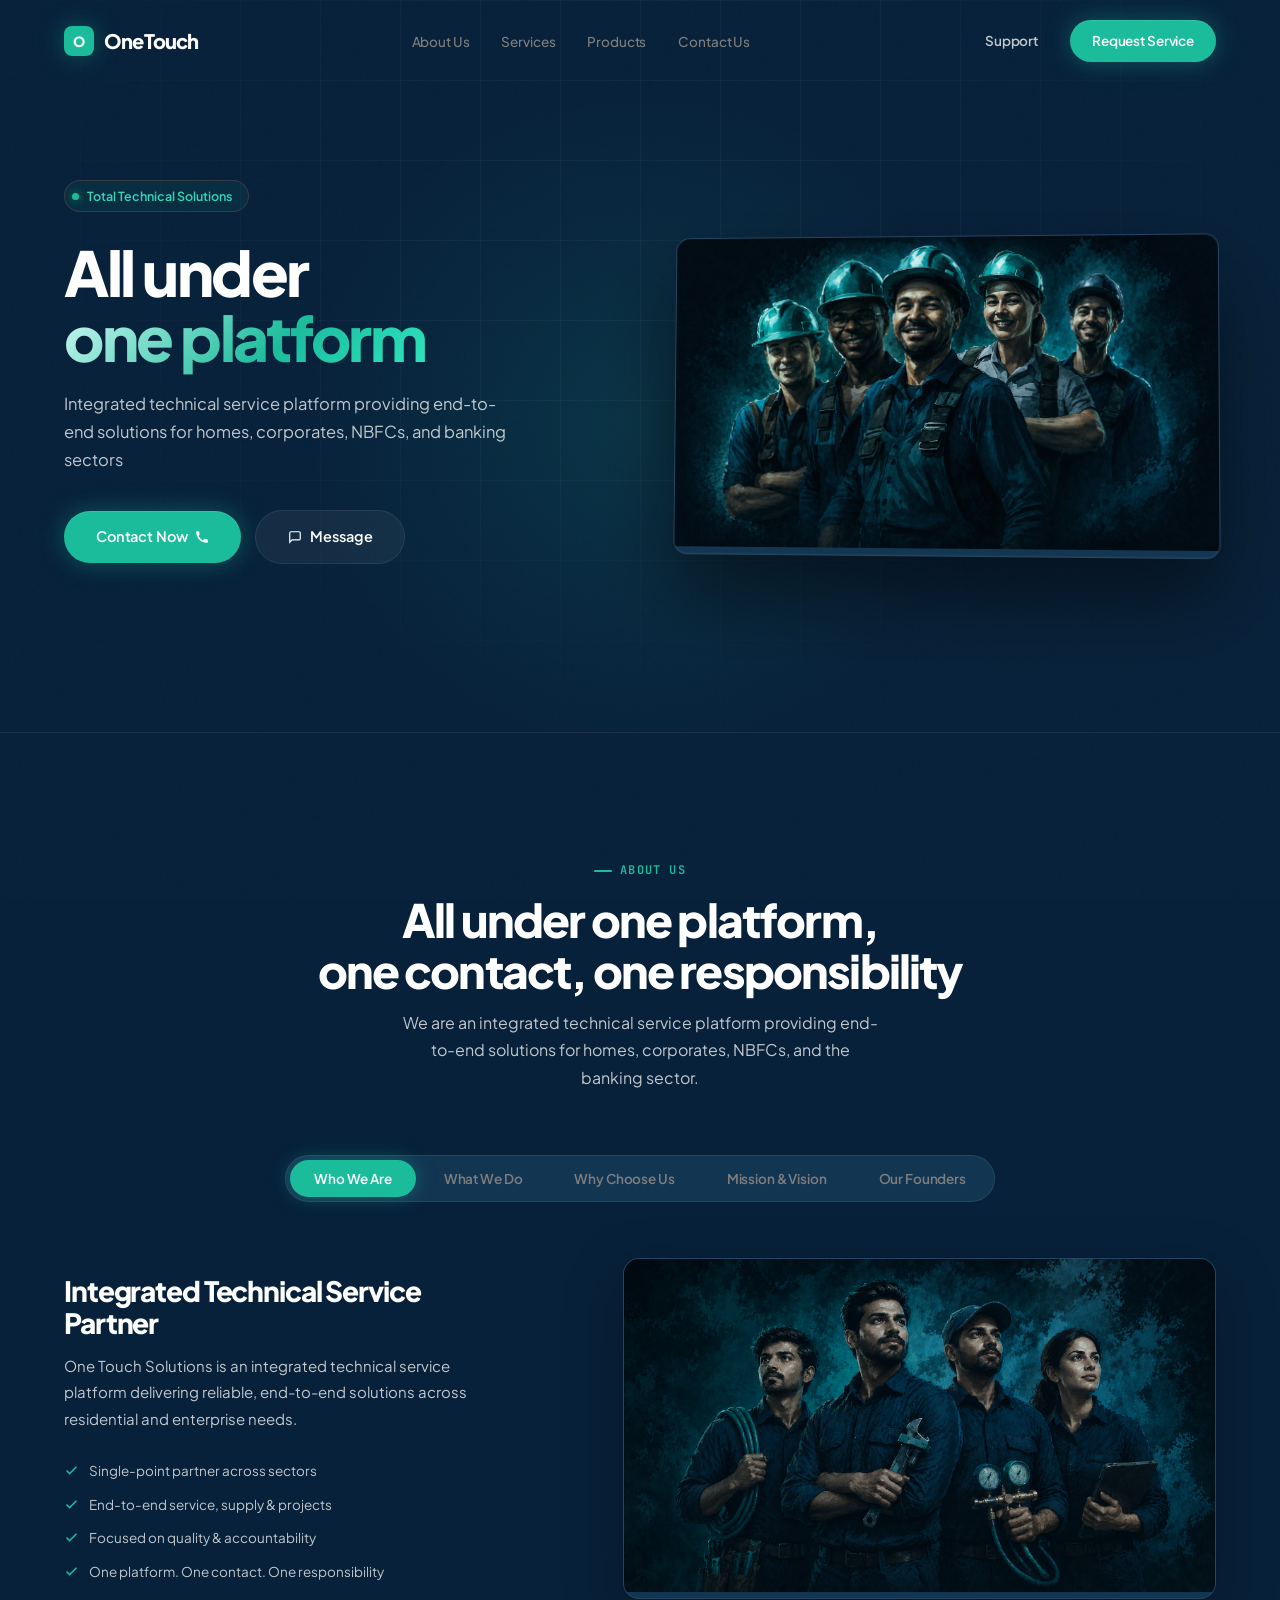
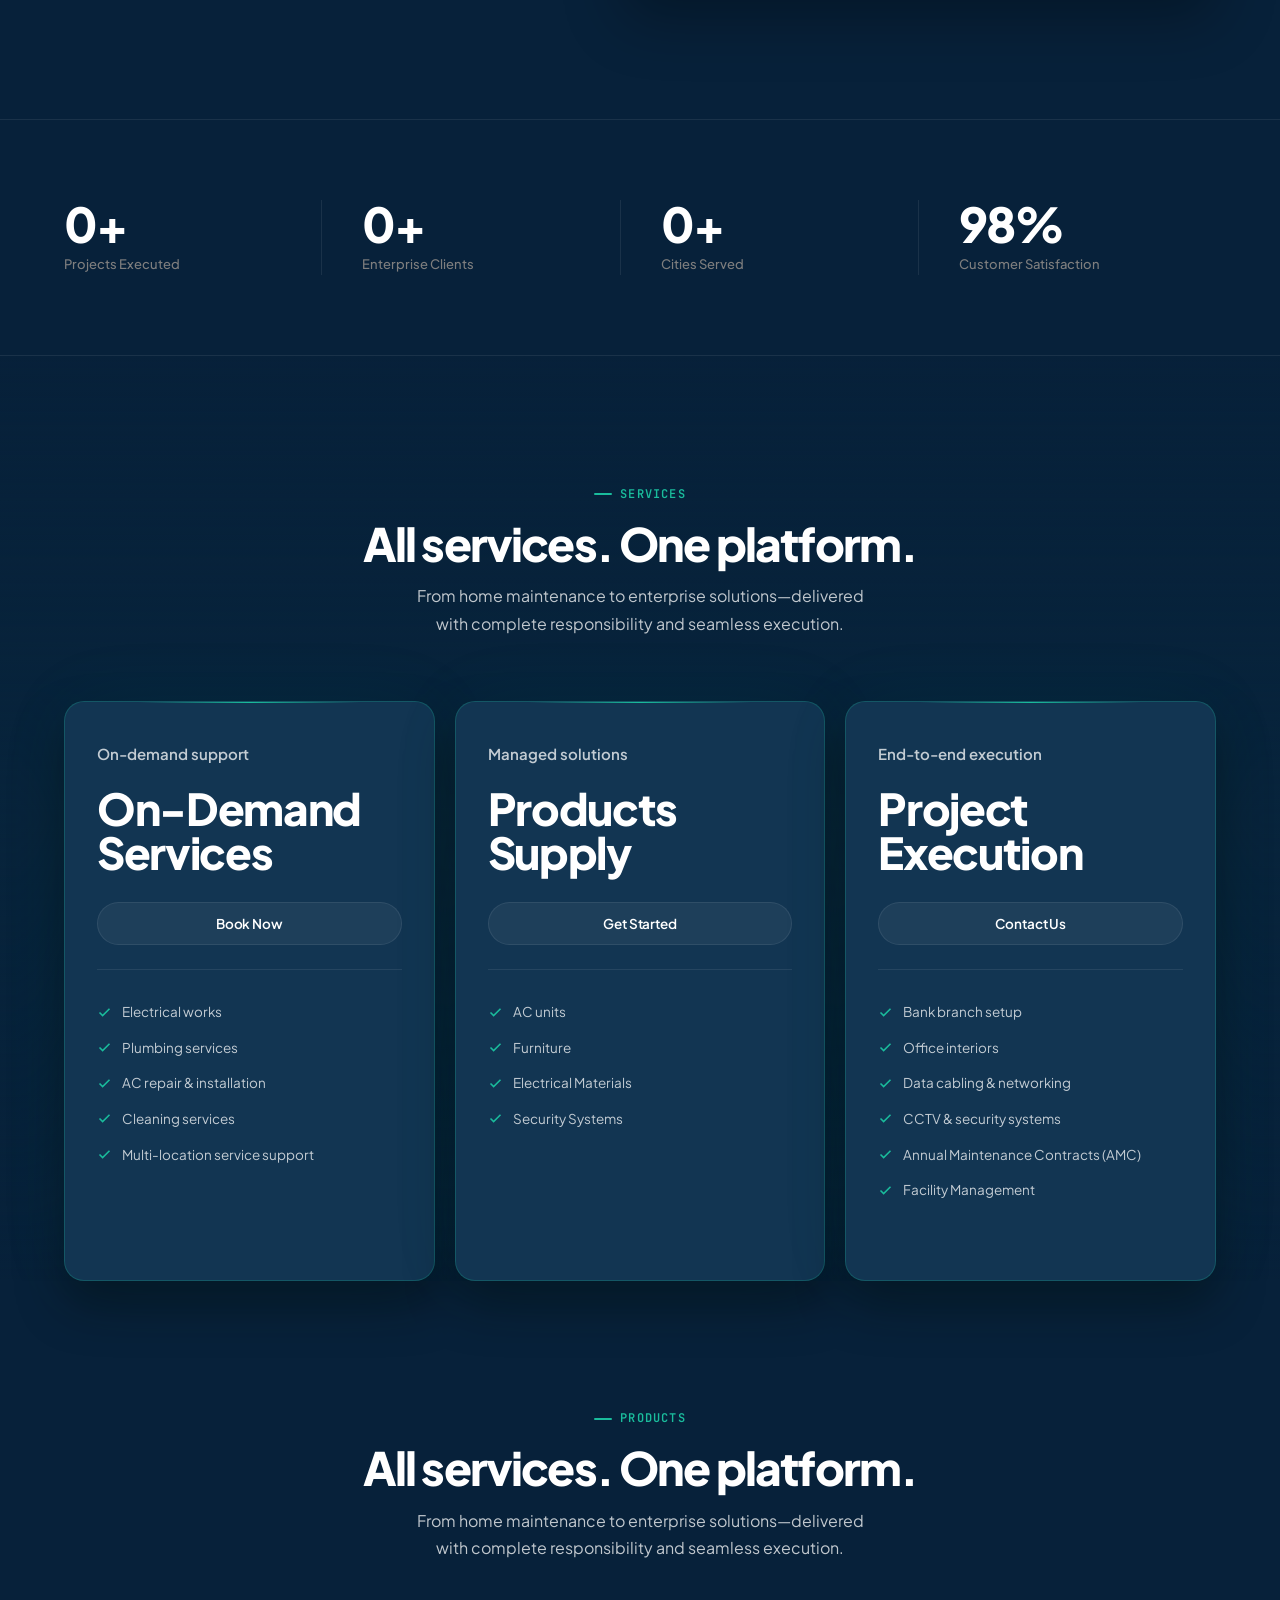
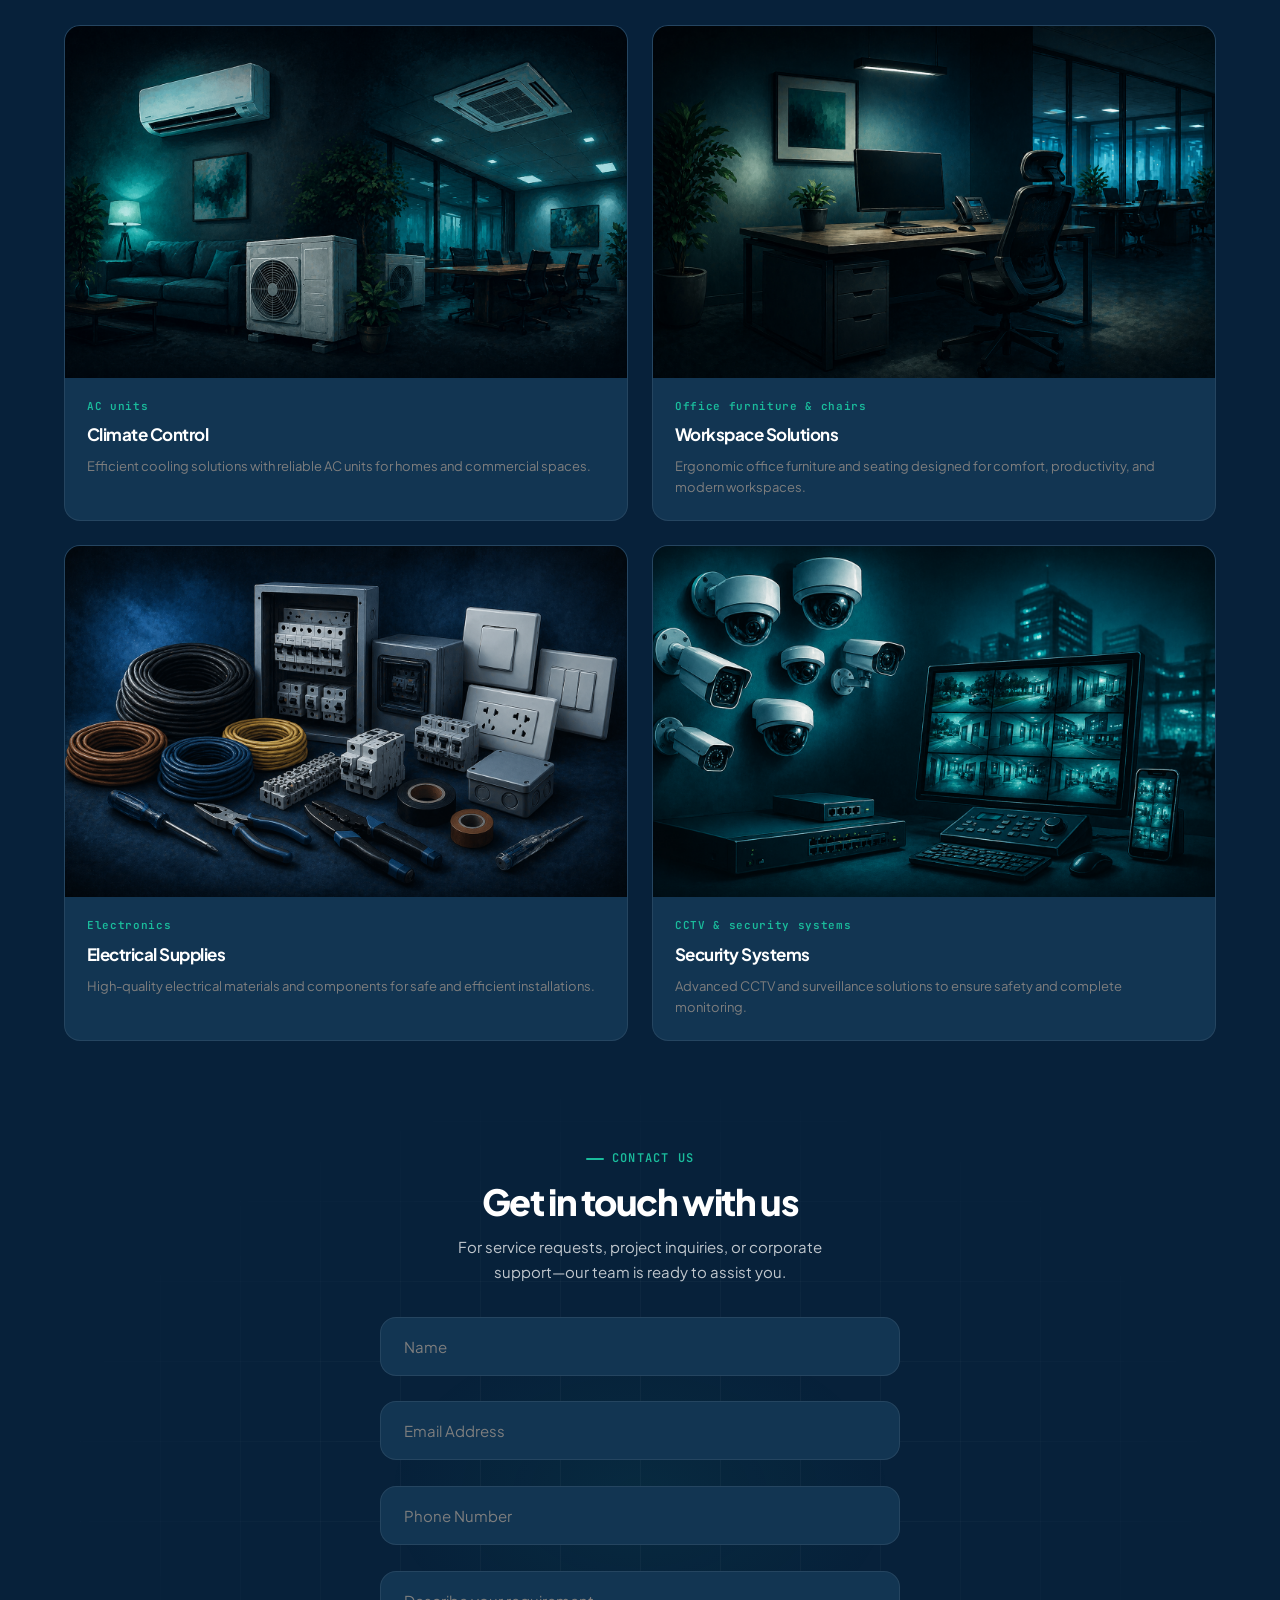
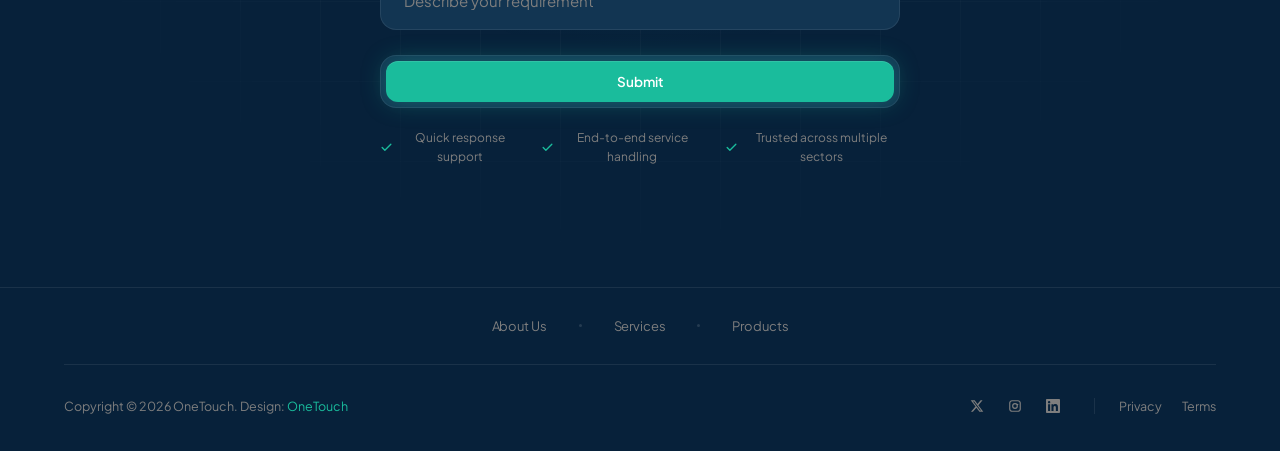
==== commit ed0cc023: "your message" ====
--- a/index.html
+++ b/index.html
@@ -305,7 +305,7 @@
                 <div class="pricing-card featured fade-up">
                     <div class="pricing-plan-name">Managed solutions</div>
                     <div class="pricing-amount">
-                        <span class="pricing-value free-label" data-monthly="FREE" data-annual="FREE">Supply Solutions</span>
+                        <span class="pricing-value free-label" data-monthly="FREE" data-annual="FREE">Products Supply</span>
                     </div>
                     <div class="pricing-period"></div>
                     <a href="#" class="btn btn-secondary" onclick="return false;">Get Started</a>
--- a/onetouch-style.css
+++ b/onetouch-style.css
@@ -1521,7 +1521,7 @@
                 right: -100%;
                 width: 280px;
                 height: 100dvh;
-                background: rgba(30, 30, 36, 0.98);
+                background: var(--deep-space);
                 backdrop-filter: blur(24px);
                 -webkit-backdrop-filter: blur(24px);
                 flex-direction: column;
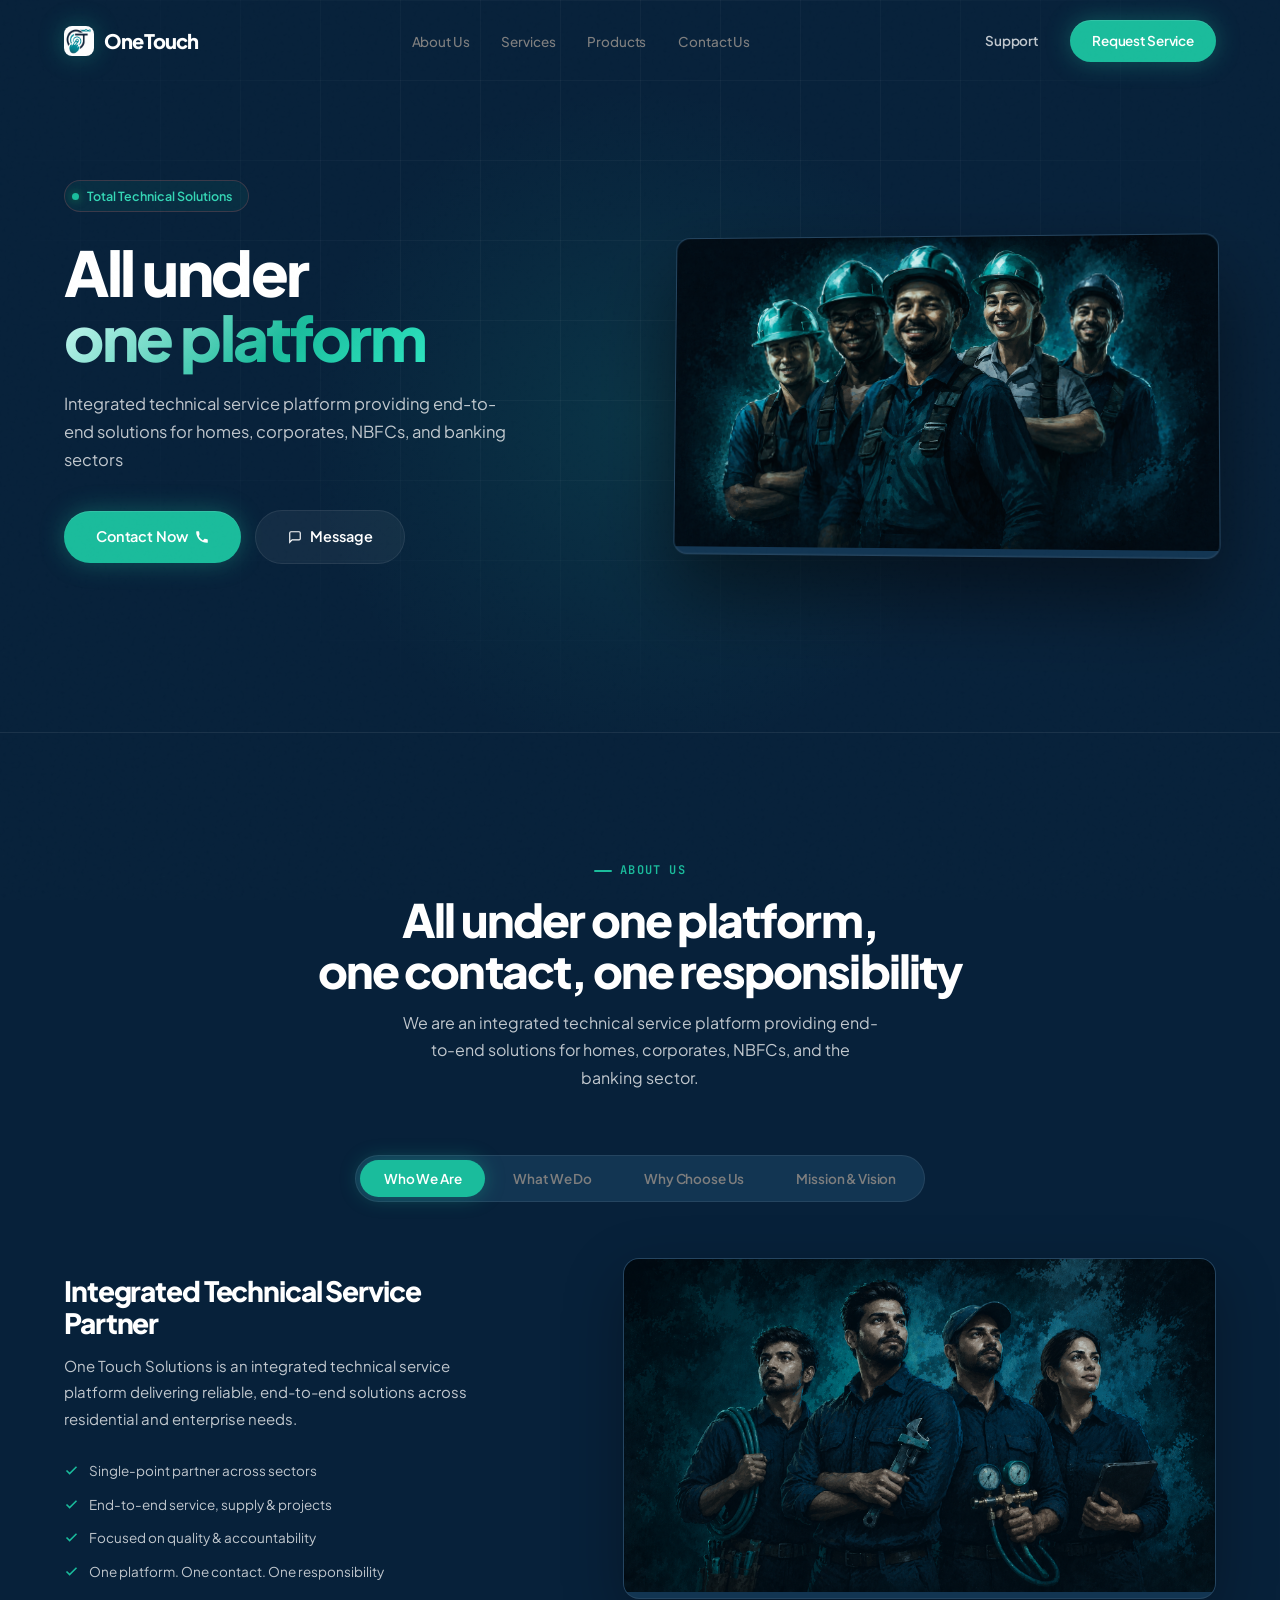
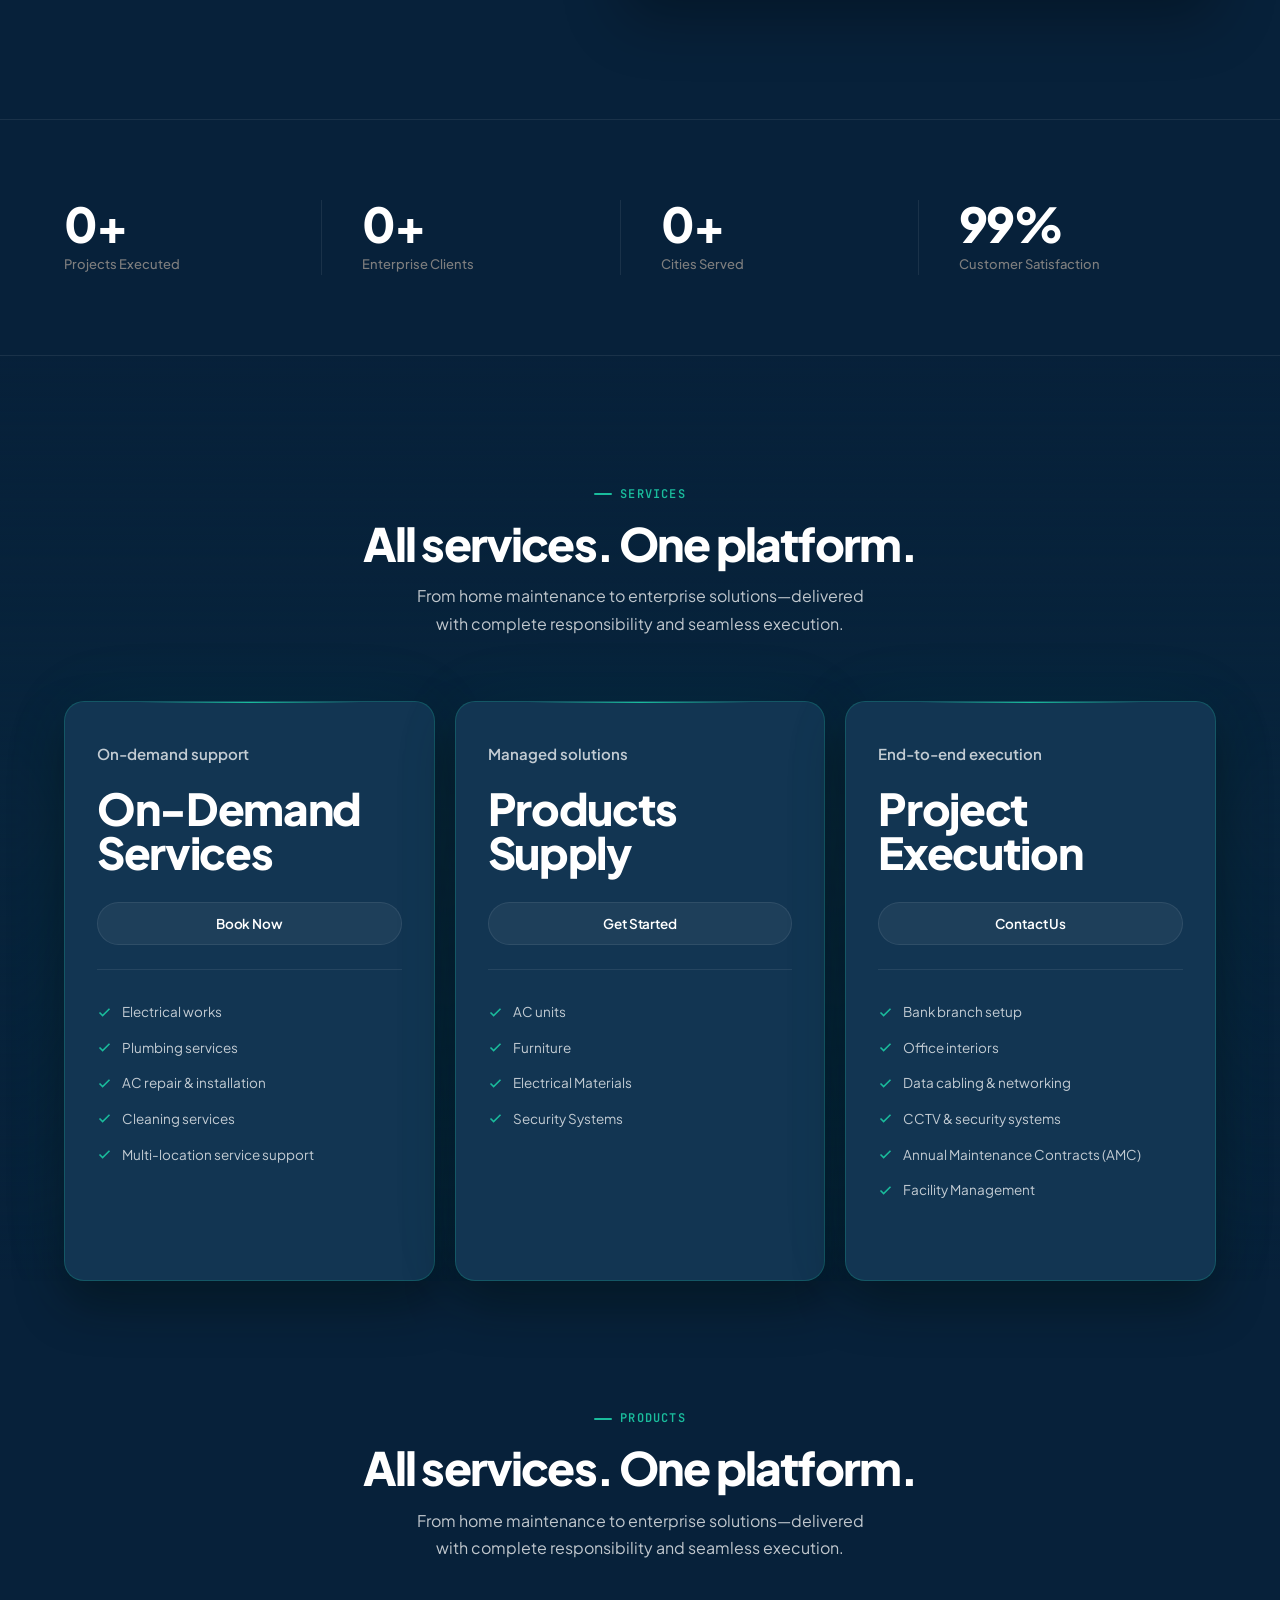
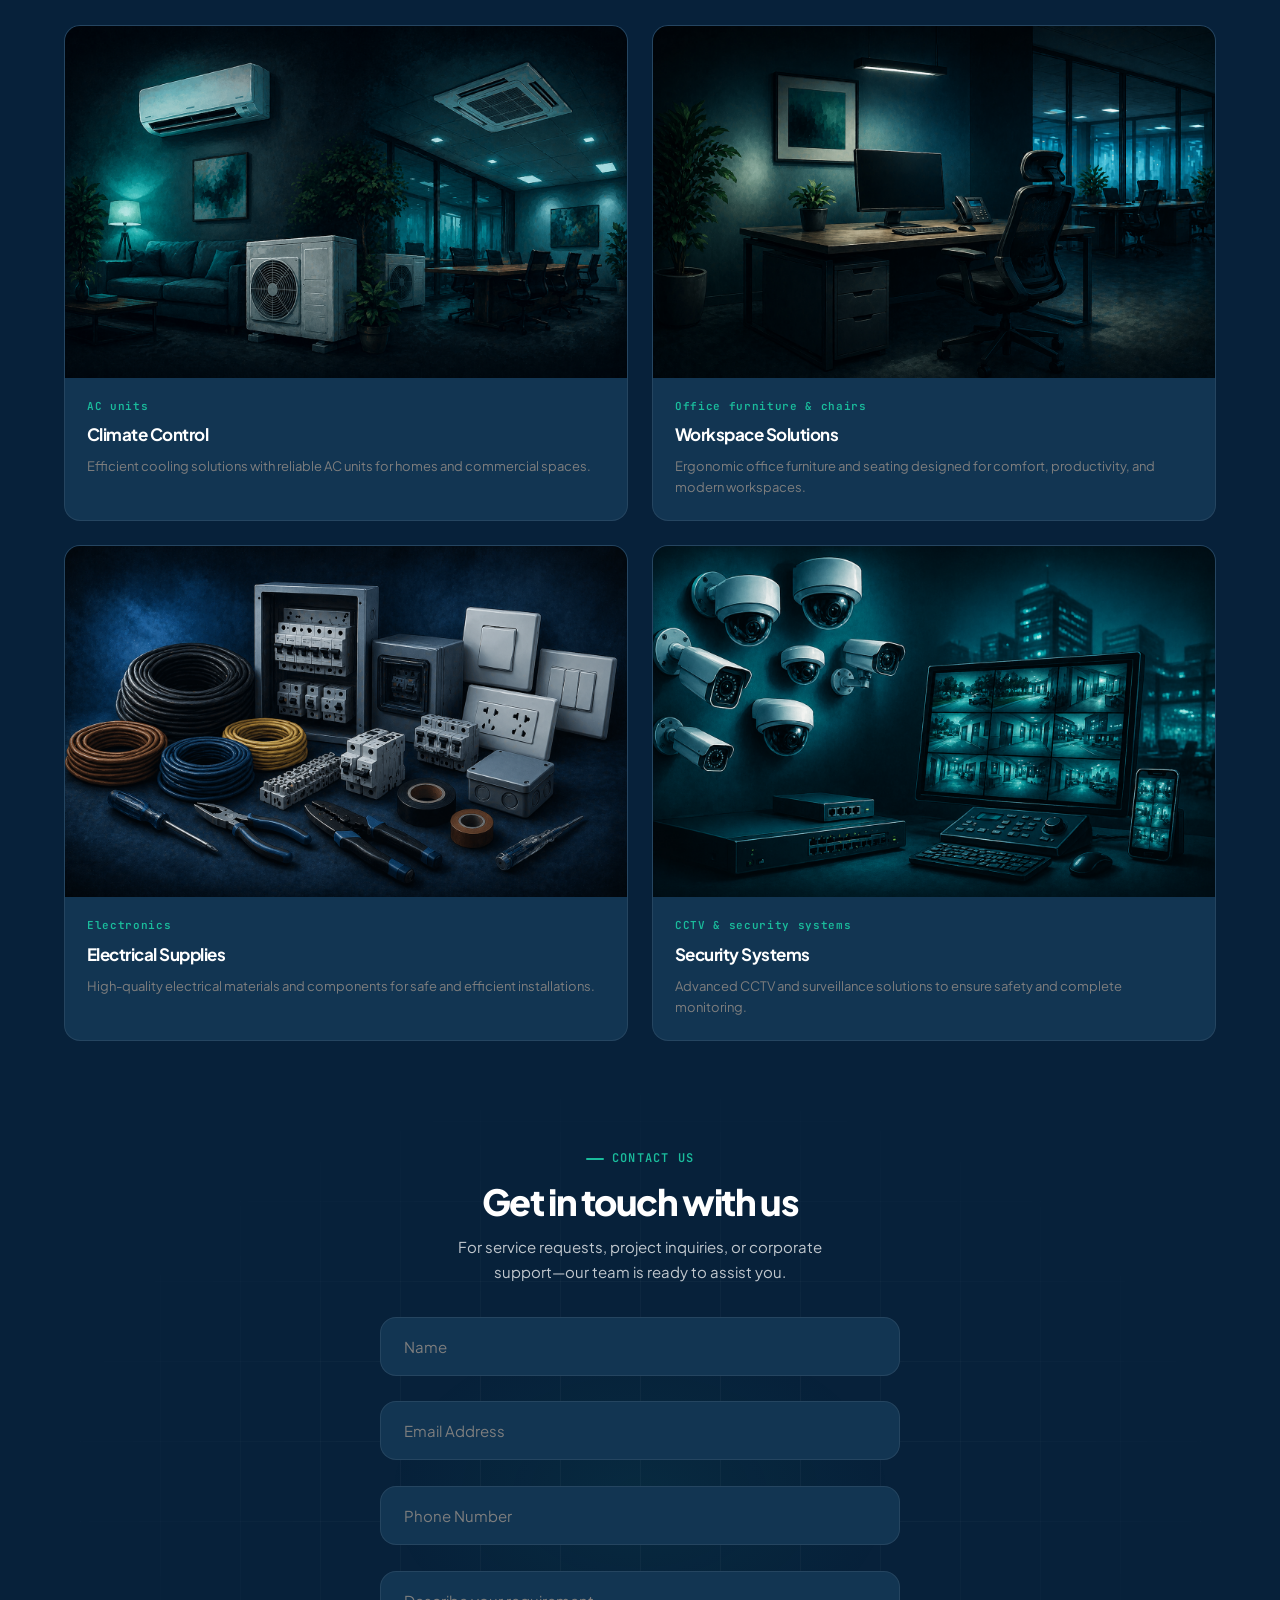
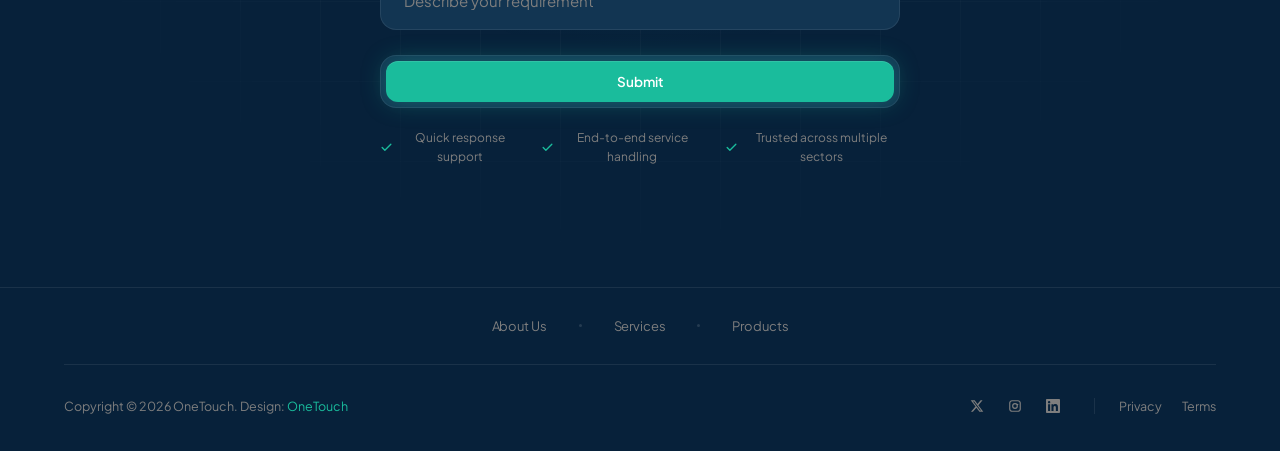
==== commit 6ca855c0: "Updated homepage design and fixed styling" ====
--- a/index.html
+++ b/index.html
@@ -18,7 +18,7 @@
     <nav class="navbar" id="navbar">
         <div class="container">
             <a href="#" class="nav-brand">
-                <span class="brand-icon">O</span>
+                <span class="brand-icon"><img class="company-logo" src="images/company-logo.png" alt=""></span>
                 OneTouch
             </a>
             <ul class="nav-links" id="navLinks">
@@ -32,8 +32,8 @@
                 </li>
             </ul>
             <div class="nav-actions">
-                <a href="https://wa.me/919207049363?text=Dear%20Onetoucht%20Support%20Connect,%20I%20Would%20like%20to%20get%20support%20ont%20" class="btn btn-ghost">Support</a>
-                <a href="https://wa.me/919207049363?text=Hi%20Onetouch%20Connect,%20I%20Would%20like%20to%20request%20a%20" class="btn btn-primary">Request Service</a>
+                <a href="mailto:support@onetouchtotalsolutions.com?subject=Support Request&body=Hello,%20I%20would%20like%20to%20get%20a%20support%20for" class="btn btn-ghost">Support</a>
+                <a href="mailto:support@onetouchtotalsolutions.com?subject=Service Request&body=Hello,%20I%20would%20like%20to%20get%20service%20on" class="btn btn-primary">Request Service</a>
             </div>
             <button class="nav-toggle" id="navToggle" aria-label="Toggle menu">
                 <span></span><span></span><span></span>
@@ -52,11 +52,11 @@
                 <h1>All under<br><span class="gradient-text">one platform</span></h1>
                 <p class="hero-desc">Integrated technical service platform providing end-to-end solutions for homes, corporates, NBFCs, and banking sectors</p>
                 <div class="hero-cta">
-                    <a href="tel:+919207049363" class="btn btn-primary btn-lg">Contact Now 
+                    <a href="tel:+91 6282839541" class="btn btn-primary btn-lg">Contact Now 
                         <svg width="14" height="14" viewBox="0 0 24 24" fill="currentColor">
                             <path d="M6.6 10.8c1.5 3 4 5.5 7 7l2.3-2.3c.3-.3.7-.4 1.1-.3 1.2.4 2.5.6 3.9.6.6 0 1 .4 1 1V21c0 .6-.4 1-1 1C10.3 22 2 13.7 2 3c0-.6.4-1 1-1h3.2c.6 0 1 .4 1 1 0 1.4.2 2.7.6 3.9.1.4 0 .8-.3 1.1L6.6 10.8z"/>
                         </svg>
-                    <a href="https://wa.me/919207049363?text=Hi%20Onetouch%20Connect,%20I%20have%20an%20enquiry." class="btn btn-secondary btn-lg">
+                    <a href="mailto:support@onetouchtotalsolutions.com" class="btn btn-secondary btn-lg">
                         <svg width="14" height="14" viewBox="0 0 24 24" fill="none" stroke="currentColor" stroke-width="2">
                             <path d="M21 15a2 2 0 0 1-2 2H7l-4 4V5a2 2 0 0 1 2-2h14a2 2 0 0 1 2 2z"/>
                         </svg>
@@ -97,7 +97,7 @@
                 <button class="feature-tab" data-tab="what-we-do" role="tab">What We Do</button>
                 <button class="feature-tab" data-tab="why-choose-us" role="tab">Why Choose Us</button>
                 <button class="feature-tab" data-tab="mission-vision" role="tab">Mission & Vision</button>
-                <button class="feature-tab" data-tab="our-founders" role="tab">Our Founders</button>
+                <!-- <button class="feature-tab" data-tab="our-founders" role="tab">Our Founders</button> -->
             </div>
 
             <div class="feature-panels">
@@ -166,11 +166,11 @@
                 </div>
 
                 <!-- Panel 5: Our Founders -->
-                <div class="founders-panel" data-panel="our-founders">
-                    <div class="templates-grid">
+                <!-- <div class="founders-panel" data-panel="our-founders">
+                    <div class="templates-grid"> -->
 
                         <!-- Founder 1 -->
-                        <div class="template-card fade-up">
+                        <!-- <div class="template-card fade-up">
                             <div class="template-thumb">
                                 <img src="images/founder-1.png" alt="Co-Founder" loading="lazy">
                                 <div class="template-thumb-overlay">
@@ -186,10 +186,10 @@
                                     <span class="template-tag">Title - 3</span>
                                 </div>
                             </div>
-                        </div>
+                        </div> -->
 
                         <!-- Founder 2 -->
-                        <div class="template-card fade-up">
+                        <!-- <div class="template-card fade-up">
                             <div class="template-thumb">
                                 <img src="images/founder-2.png" alt="Co-Founder" loading="lazy">
                                 <div class="template-thumb-overlay">
@@ -205,10 +205,10 @@
                                     <span class="template-tag">Title - 3</span>
                                 </div>
                             </div>
-                        </div>
+                        </div> -->
 
                         <!-- Founder 3 -->
-                        <div class="template-card fade-up">
+                        <!-- <div class="template-card fade-up">
                             <div class="template-thumb">
                                 <img src="images/founder-3.png" alt="Co-Founder" loading="lazy">
                                 <div class="template-thumb-overlay">
@@ -224,10 +224,10 @@
                                     <span class="template-tag">Title - 3</span>
                                 </div>
                             </div>
-                        </div>
+                        </div> -->
 
                         <!-- Founder 4 -->
-                        <div class="template-card fade-up">
+                        <!-- <div class="template-card fade-up">
                             <div class="template-thumb">
                                 <img src="images/founder-4.png" alt="Co-Founder" loading="lazy">
                                 <div class="template-thumb-overlay">
@@ -243,9 +243,9 @@
                                     <span class="template-tag">Title - 3</span>
                                 </div>
                             </div>
-                        </div>
-                    </div>
-                </div>
+                        </div> -->
+                    <!-- </div>
+                </div> -->
             </div>
         </div>
     </section>
--- a/onetouch-style.css
+++ b/onetouch-style.css
@@ -103,7 +103,7 @@
             gap: 10px;
         }
 
-        .brand-icon {
+        .brand-icon .company-logo {
             width: 30px;
             height: 30px;
             background: var(--accent);
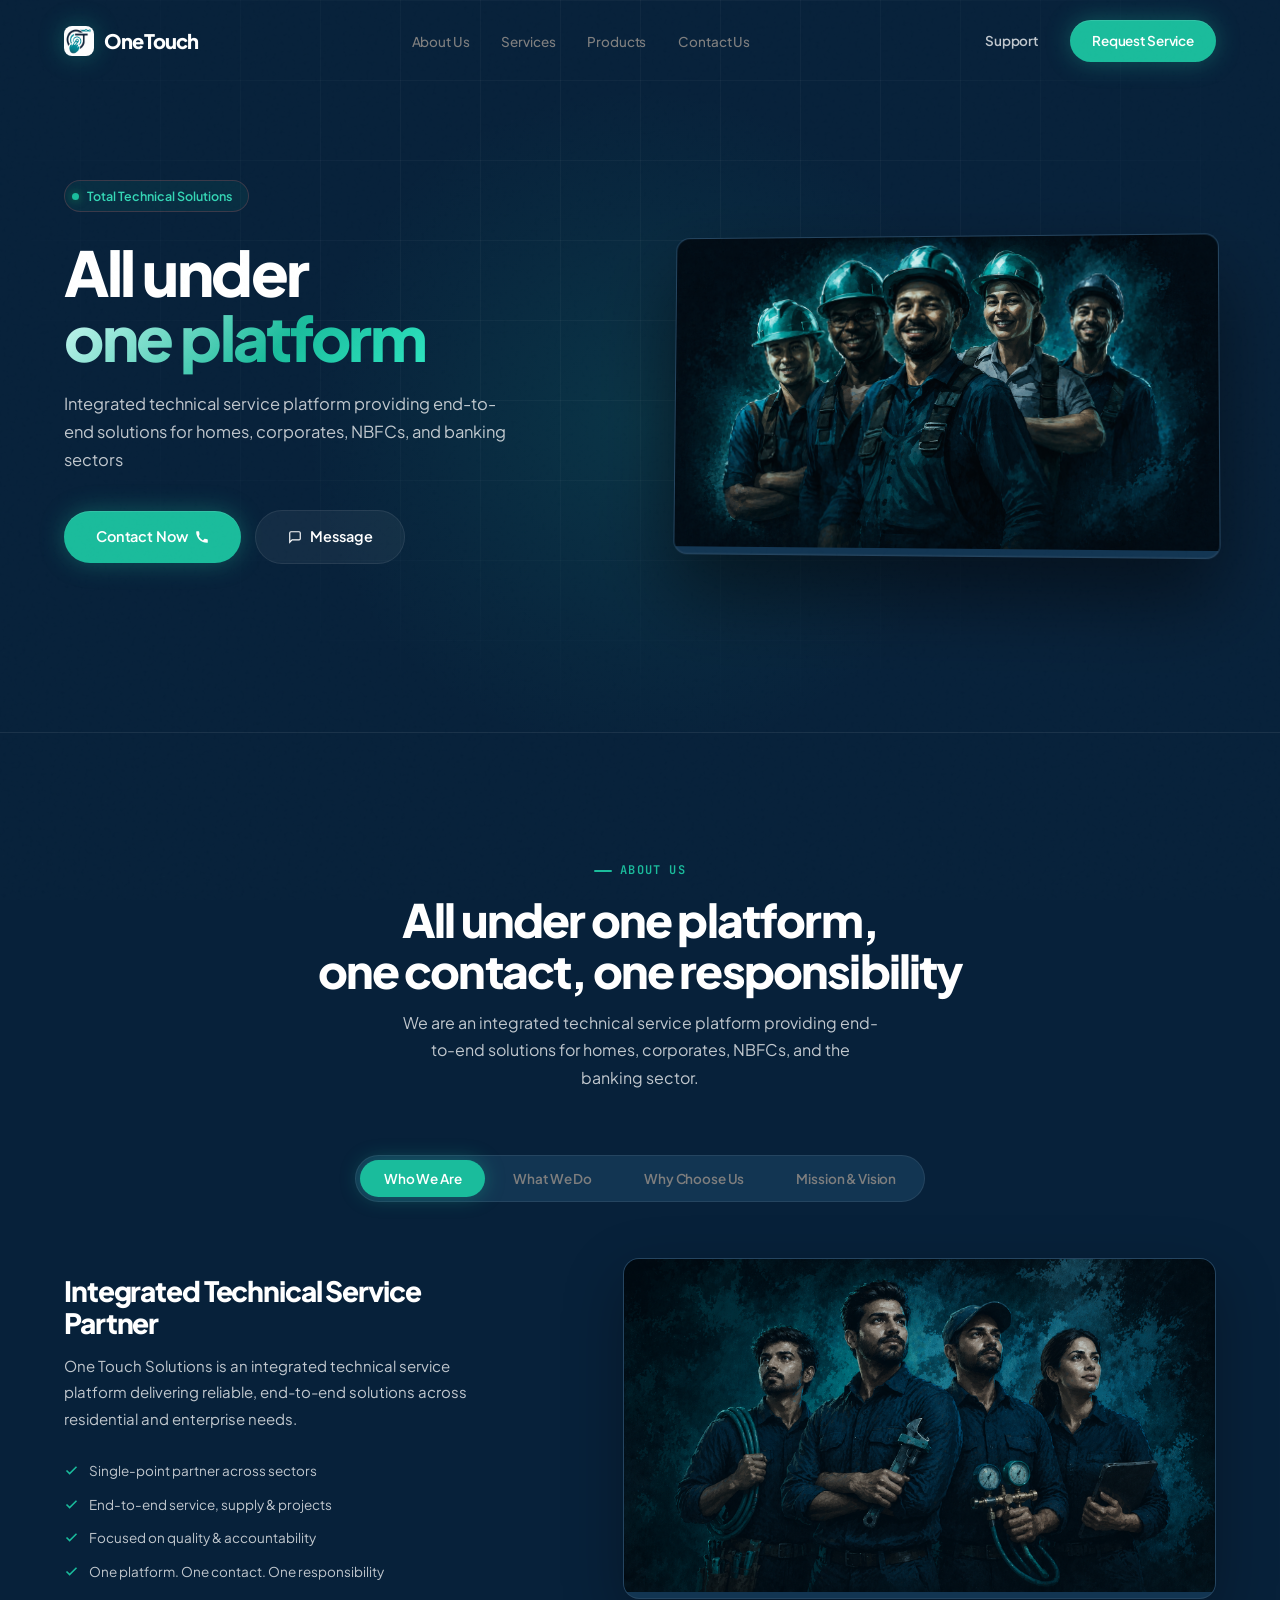
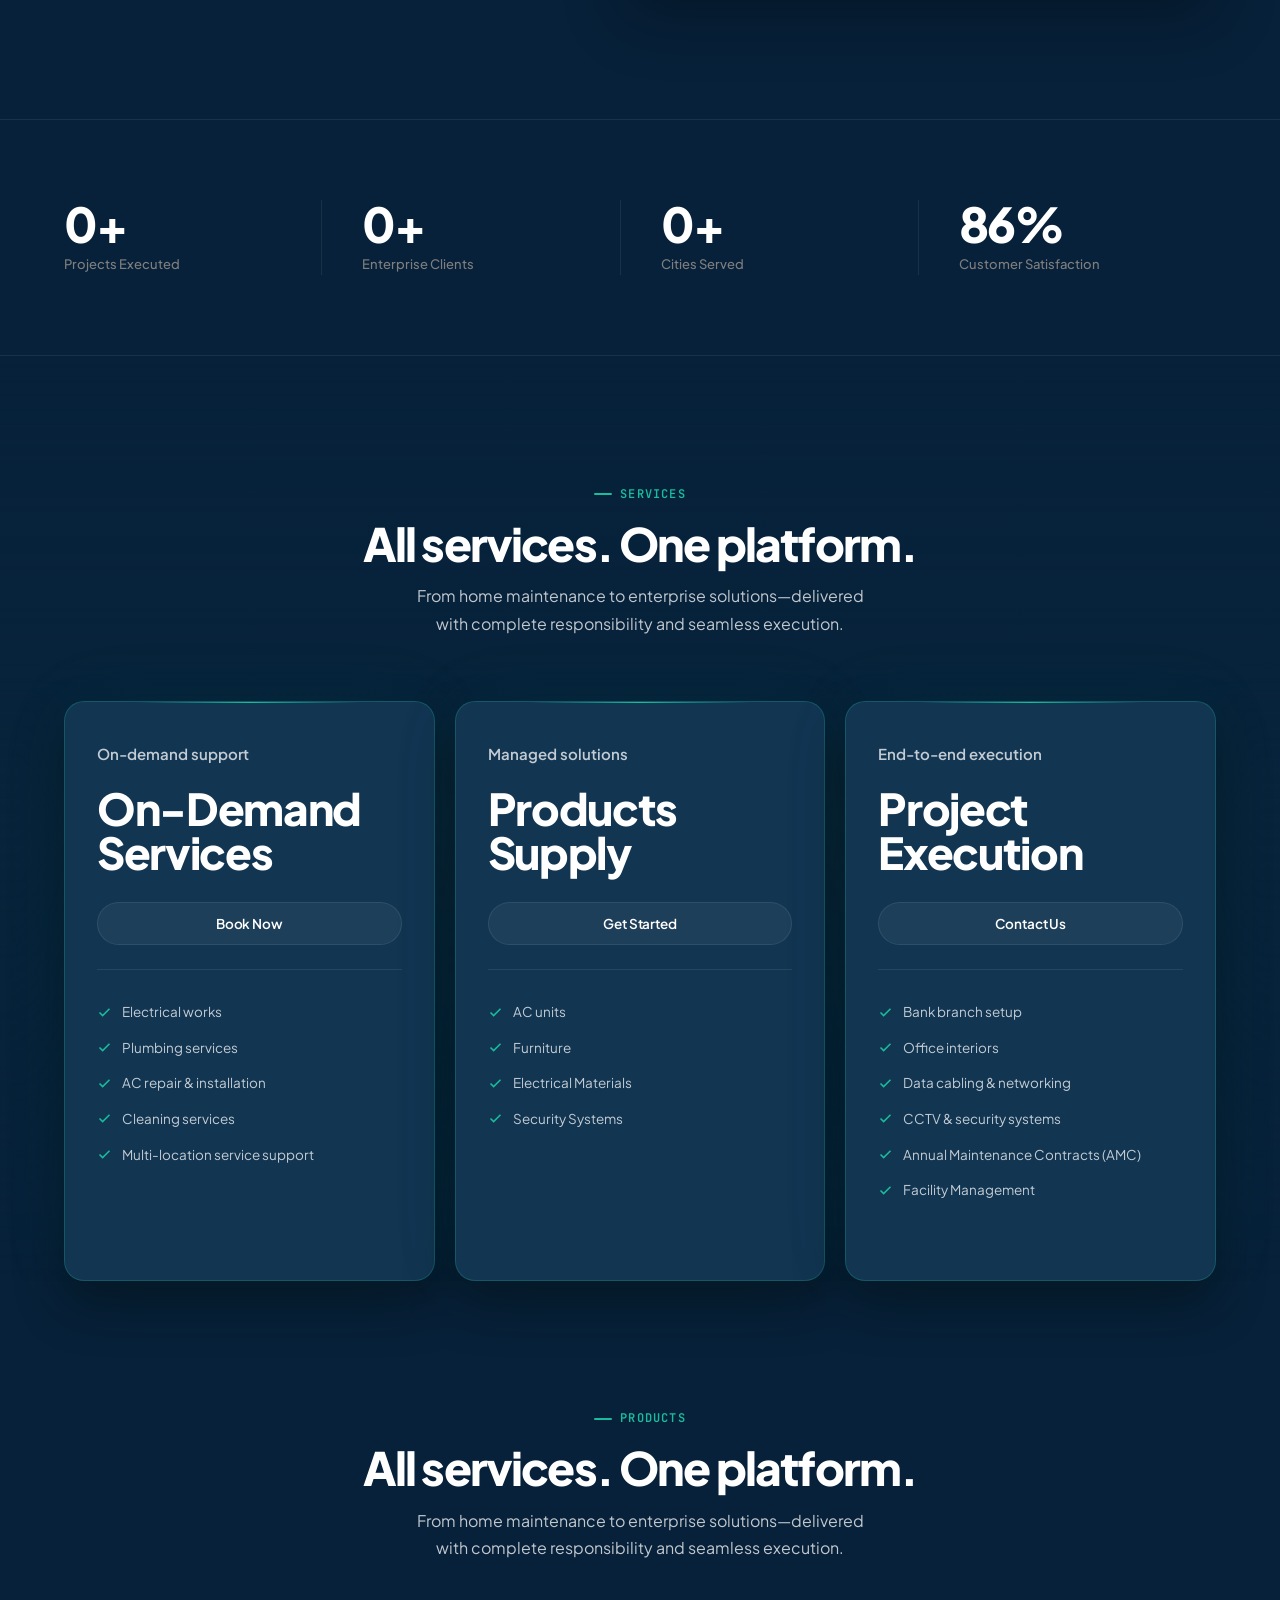
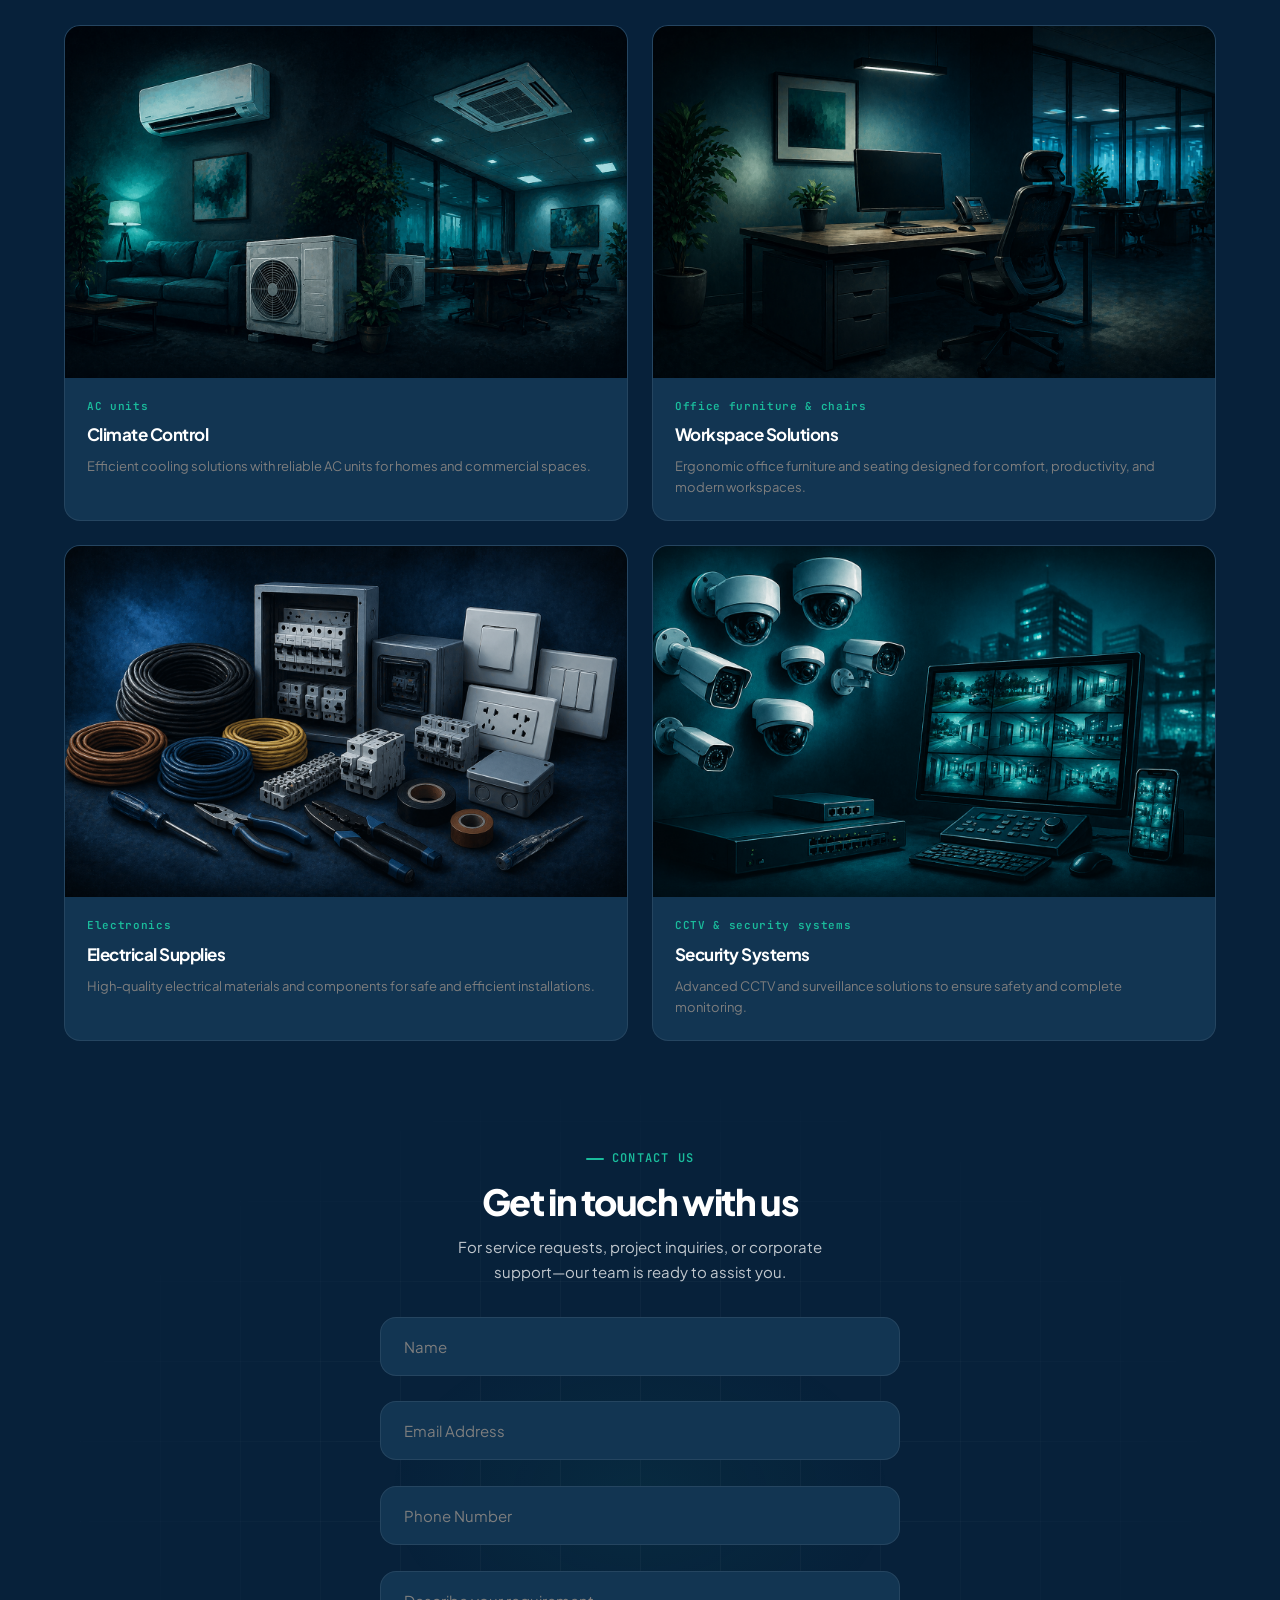
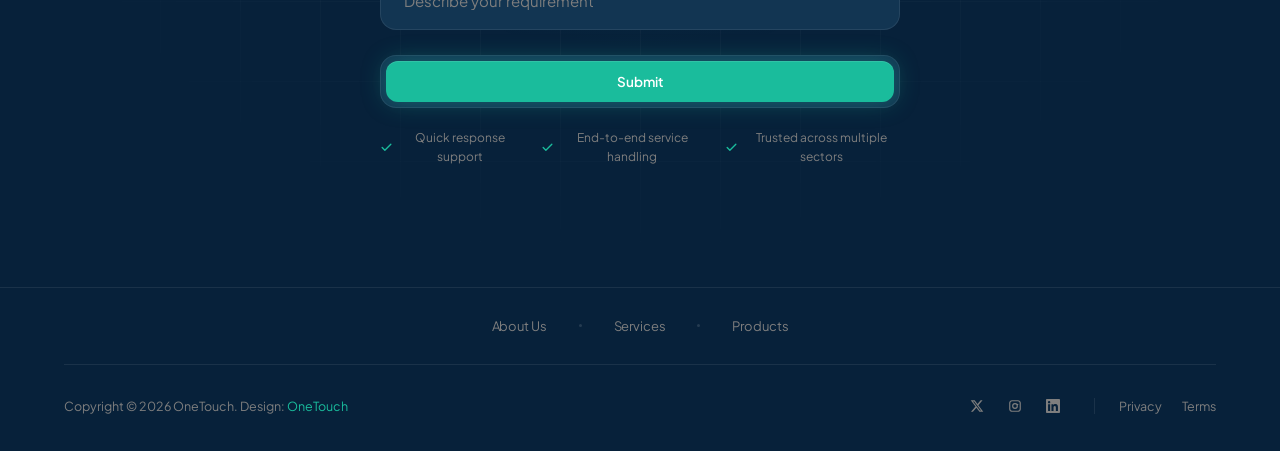
==== commit 9dfed394: "Add contact enquiry API integration" ====
--- a/index.html
+++ b/index.html
@@ -27,8 +27,8 @@
                 <li><a href="#products">Products</a></li>
                 <li><a href="#contact_us">Contact Us</a></li>
                 <li class="nav-mobile-actions">
-                    <a href="#" class="btn btn-ghost" onclick="return false;">Log in</a>
-                    <a href="#" class="btn btn-primary" onclick="return false;">Start Free Trial</a>
+                    <a href="mailto:support@onetouchtotalsolutions.com?subject=Support Request&body=Hello,%20I%20would%20like%20to%20get%20a%20support%20for" class="btn btn-ghost">Support</a>
+                    <a href="mailto:support@onetouchtotalsolutions.com?subject=Service Request&body=Hello,%20I%20would%20like%20to%20get%20service%20on" class="btn btn-primary">Request Service</a>
                 </li>
             </ul>
             <div class="nav-actions">
@@ -425,24 +425,25 @@
                 <h2 class="section-title">Get in touch with us</h2>
                 <p class="section-desc">For service requests, project inquiries, or corporate support—our team is ready to assist you.</p>
                 <div class="subscribe-input-group">
-                    <input type="text" placeholder="Name" autocomplete="name">
+                    <input type="text" id="contact_name" placeholder="Name" autocomplete="name">
                 </div>
                 <br>
                 <div class="subscribe-input-group">
-                    <input type="email" placeholder="Email Address" autocomplete="email">
+                    <input type="email" id="contact_email" placeholder="Email Address" autocomplete="email">
                 </div>
                 <br>
                 <div class="subscribe-input-group">
-                    <input type="text" placeholder="Phone Number" autocomplete="mobile">
+                    <input type="text" id="contact_phone" placeholder="Phone Number" autocomplete="mobile">
                 </div>
                 <br>
                 <div class="subscribe-input-group">
-                    <input type="textarea" placeholder="Describe your requirement" autocomplete="none">
+                    <input type="textarea" id="contact_message" placeholder="Describe your requirement" autocomplete="none">
                 </div>
                 <br>
                 <div class="subscribe-input-group">
-                    <button class="btn btn-primary submit-contact-form">Submit</button>
-                </div>
+                    <button type="button" class="btn btn-primary submit-contact-form" onclick="handleContactFormSubmit()">Submit</button>
+                </div>
+                <div id="contact_status"></div>
                 <div class="subscribe-meta">
                     <span>
                         <svg width="13" height="13" viewBox="0 0 24 24" fill="none" stroke="currentColor" stroke-width="2.5" stroke-linecap="round" stroke-linejoin="round"><polyline points="20 6 9 17 4 12"/></svg>
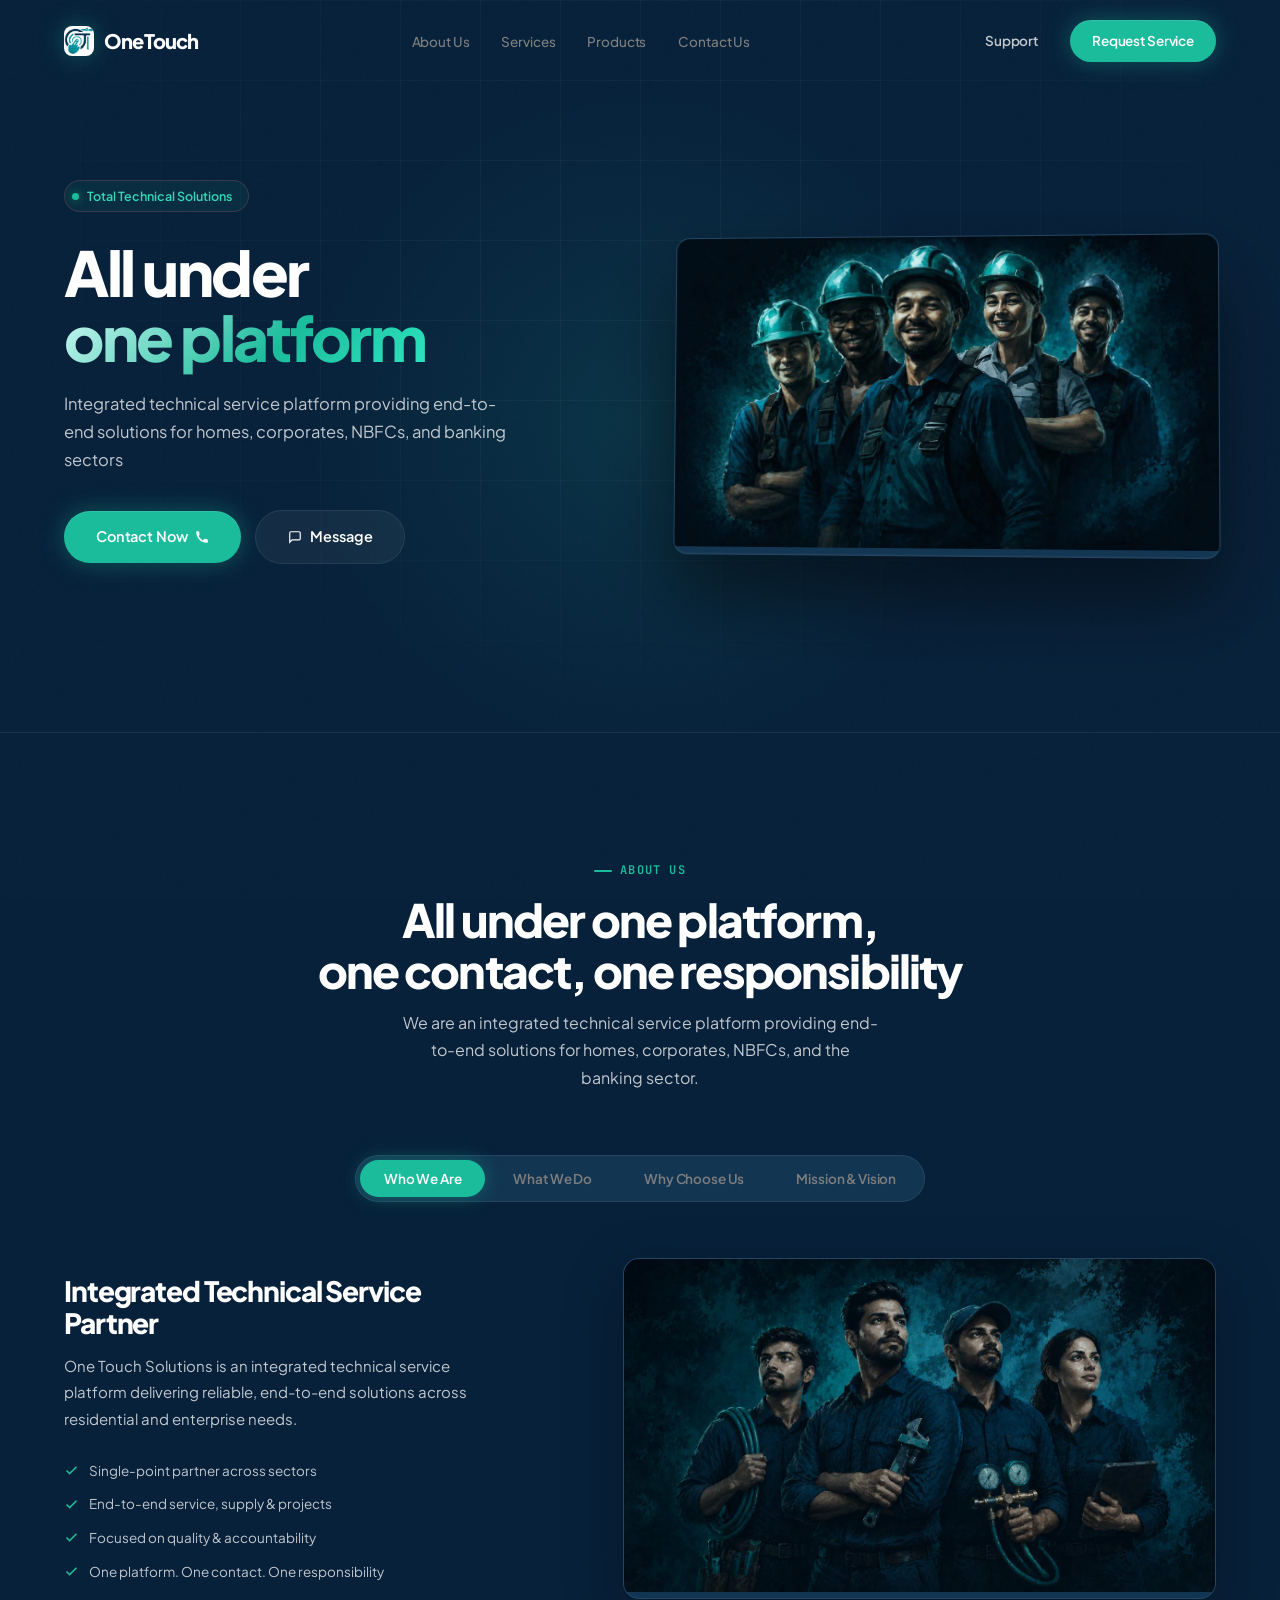
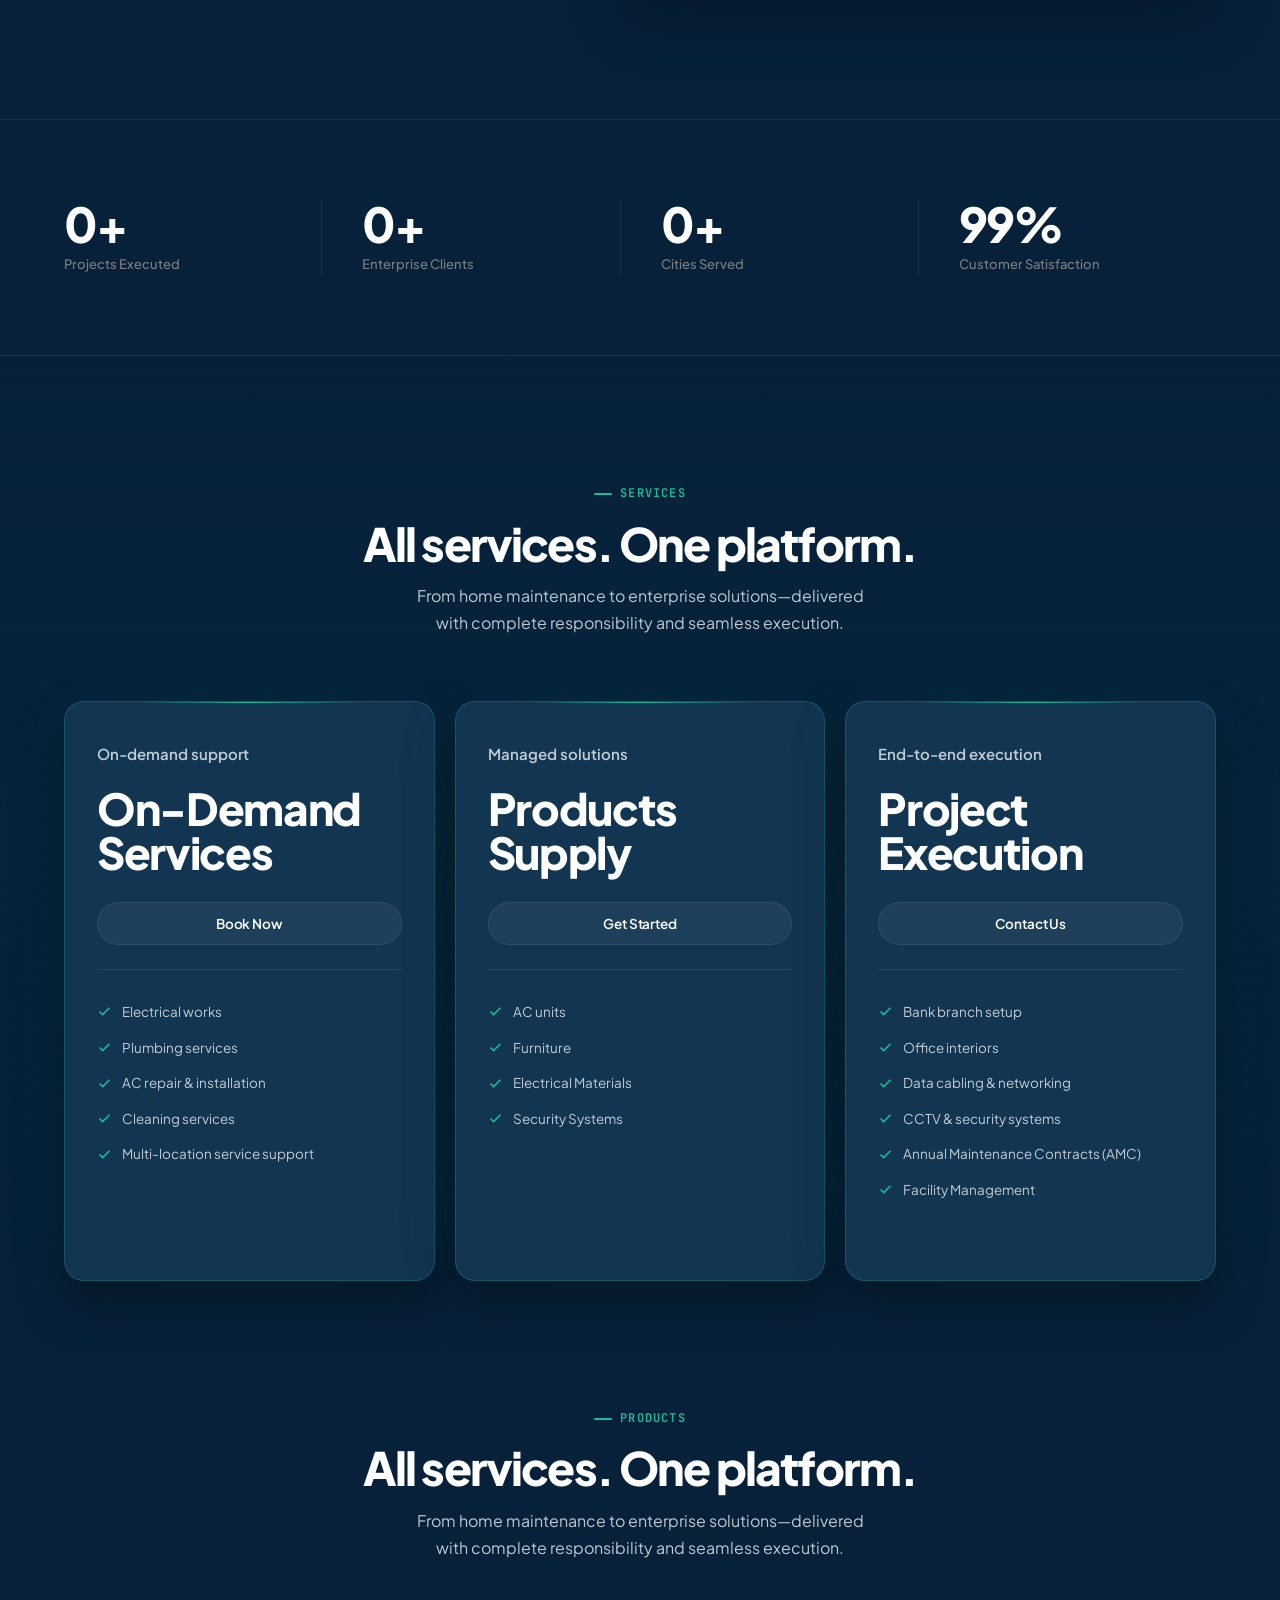
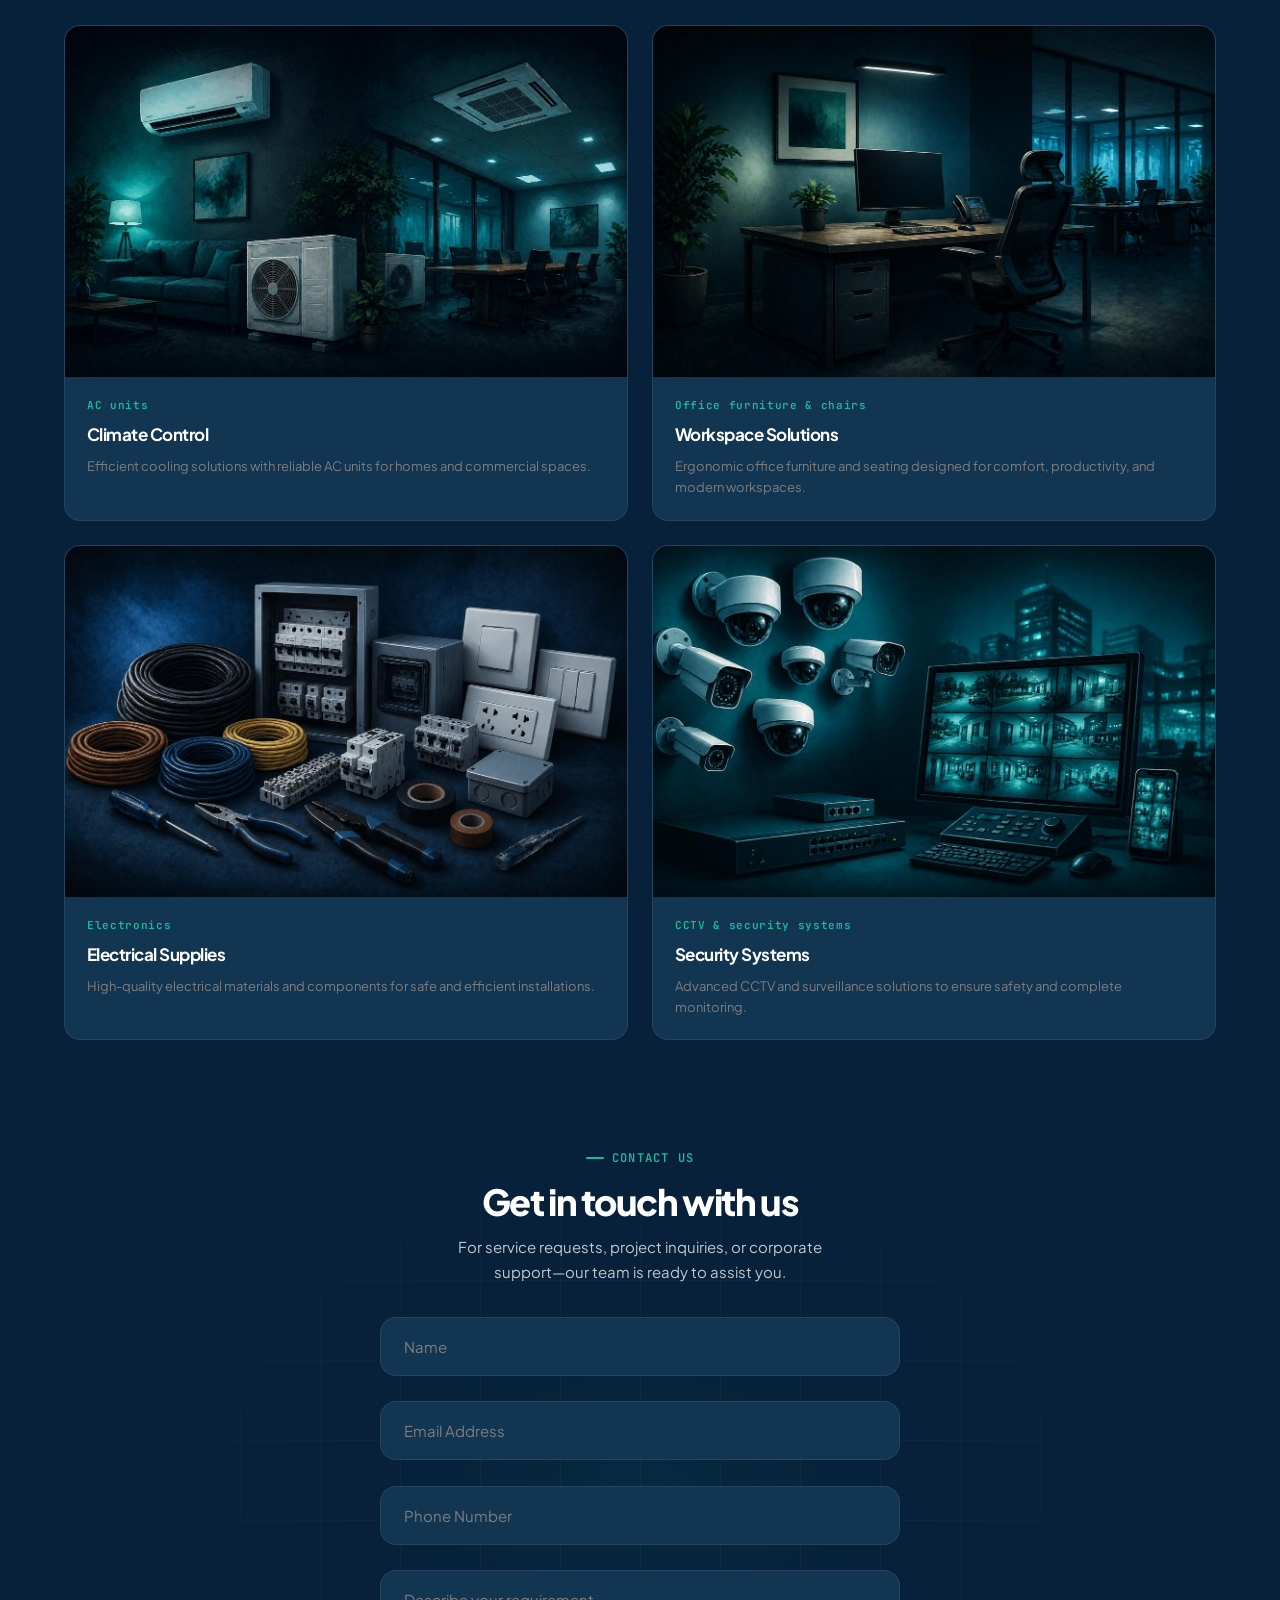
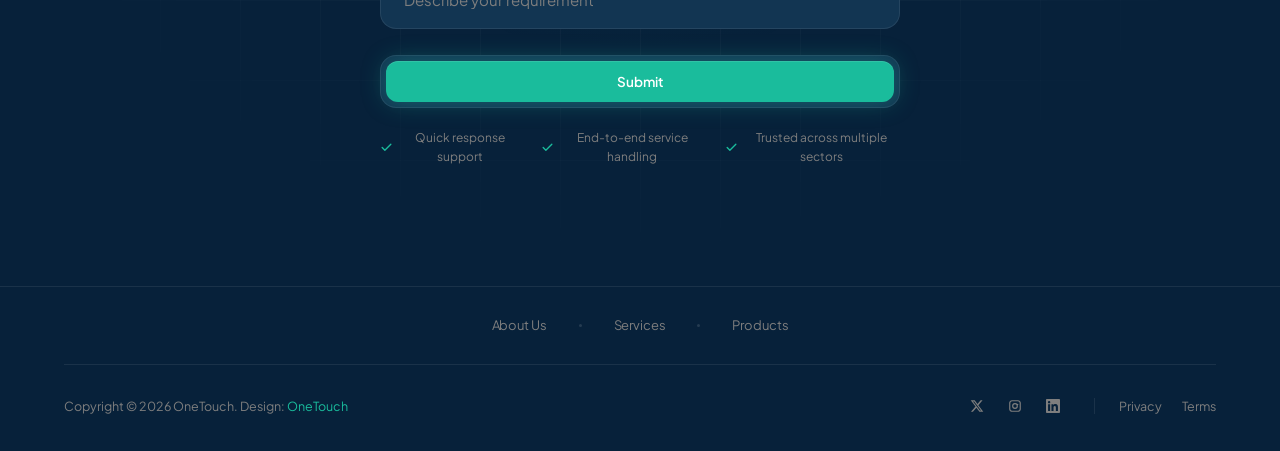
==== commit ad538c77: "Update website message style" ====
--- a/index.html
+++ b/index.html
@@ -443,7 +443,7 @@
                 <div class="subscribe-input-group">
                     <button type="button" class="btn btn-primary submit-contact-form" onclick="handleContactFormSubmit()">Submit</button>
                 </div>
-                <div id="contact_status"></div>
+                <div id="contact_status" class="contact-status" role="status" aria-live="polite"></div>
                 <div class="subscribe-meta">
                     <span>
                         <svg width="13" height="13" viewBox="0 0 24 24" fill="none" stroke="currentColor" stroke-width="2.5" stroke-linecap="round" stroke-linejoin="round"><polyline points="20 6 9 17 4 12"/></svg>
--- a/onetouch-style.css
+++ b/onetouch-style.css
@@ -1910,4 +1910,51 @@
             align-content: center;     
             max-width: 1000px;         
             margin: 0 auto;            
+        }
+
+        /* Contact Form Status */
+        .contact-status {
+            display: none;
+            width: 100%;
+            box-sizing: border-box;
+            margin: 14px 0 4px;
+            padding: 12px 16px;
+            border-radius: 10px;
+            font-size: 14px;
+            line-height: 1.5;
+            text-align: center;
+            border: 1px solid transparent;
+            transition: all 0.25s ease;
+        }
+
+        .contact-status.show {
+            display: block;
+        }
+
+        /* Informative / Processing */
+        .contact-status.info {
+            background: rgba(80, 160, 255, 0.10);
+            border-color: rgba(80, 160, 255, 0.25);
+            color: #9dccff;
+        }
+
+        /* Success */
+        .contact-status.success {
+            background: rgba(20, 200, 150, 0.10);
+            border-color: rgba(20, 200, 150, 0.30);
+            color: #55e0bd;
+        }
+
+        /* Error */
+        .contact-status.error {
+            background: rgba(255, 80, 80, 0.10);
+            border-color: rgba(255, 80, 80, 0.30);
+            color: #ff8f8f;
+        }
+
+        /* Warning / Validation */
+        .contact-status.warning {
+            background: rgba(255, 190, 70, 0.10);
+            border-color: rgba(255, 190, 70, 0.30);
+            color: #ffd27a;
         }
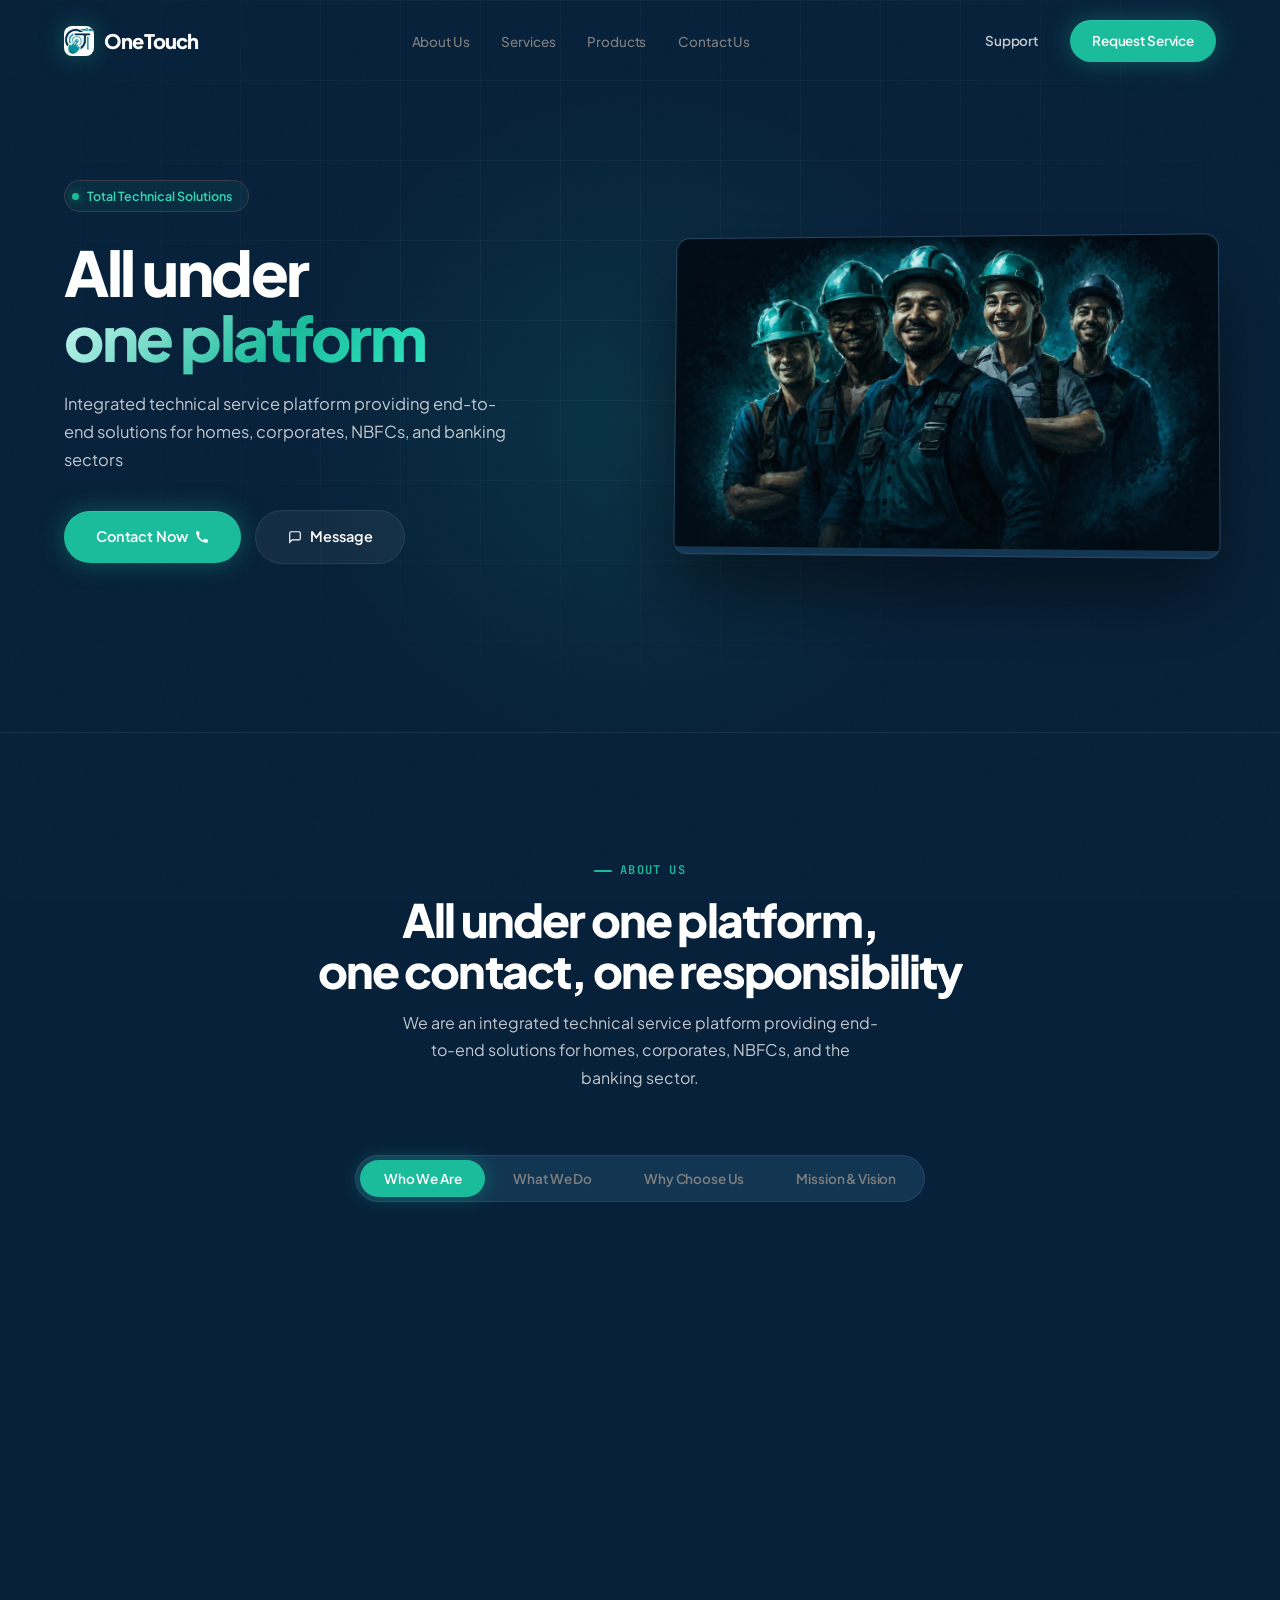
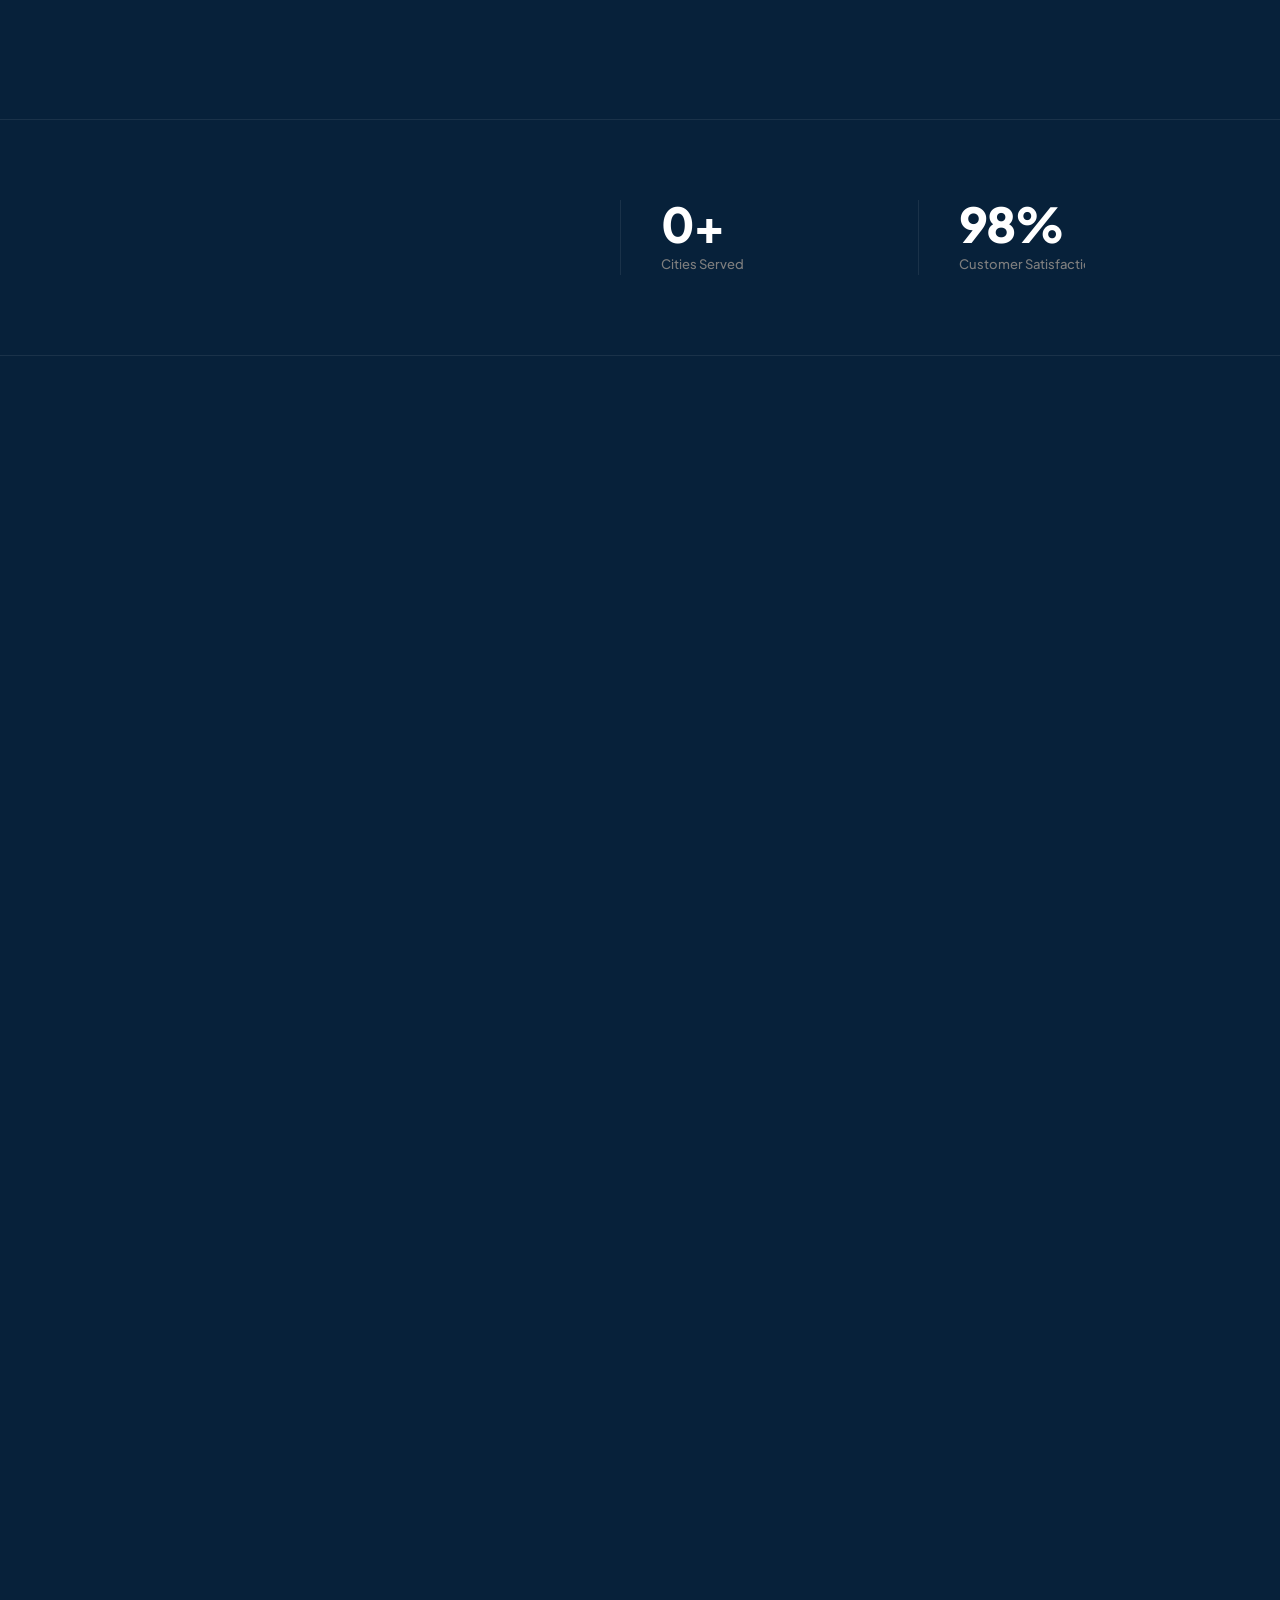
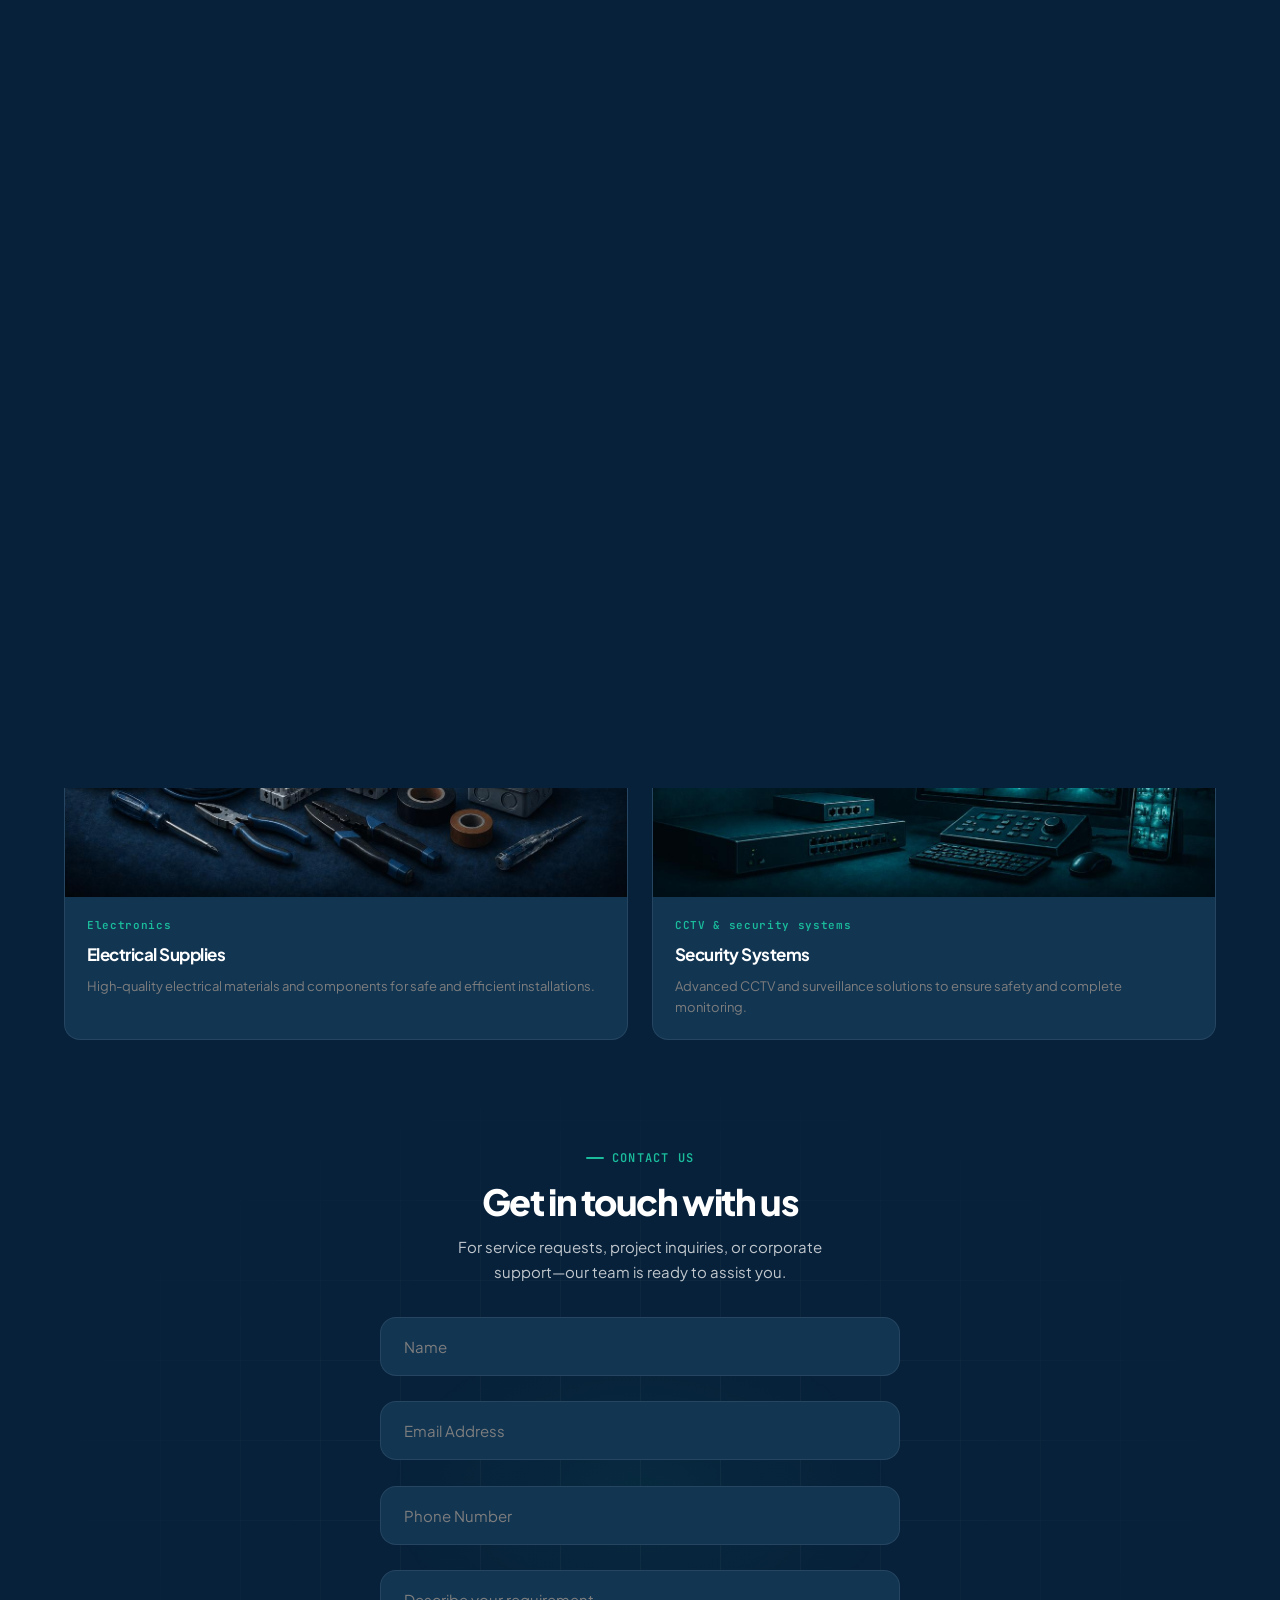
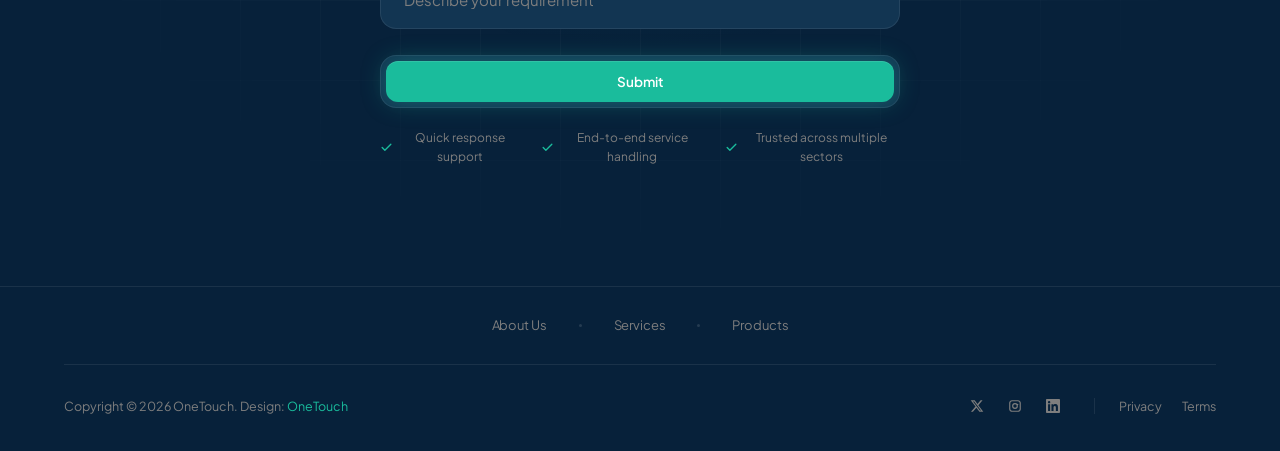
==== commit 145fa22f: "Update website message style" ====
--- a/index.html
+++ b/index.html
@@ -4,6 +4,8 @@
     <meta charset="UTF-8">
     <meta name="viewport" content="width=device-width, initial-scale=1.0">
     <title>OneTouch</title>
+    <link rel="icon" type="image/png" sizes="48x48" href="images/favicon.png">
+    <link rel="apple-touch-icon" href="images/favicon.png">
     <link rel="preconnect" href="https://fonts.googleapis.com">
     <link rel="preconnect" href="https://fonts.gstatic.com" crossorigin>
     <link href="https://fonts.googleapis.com/css2?family=Plus+Jakarta+Sans:wght@400;500;600;700;800&family=JetBrains+Mono:wght@400;500&display=swap" rel="stylesheet">
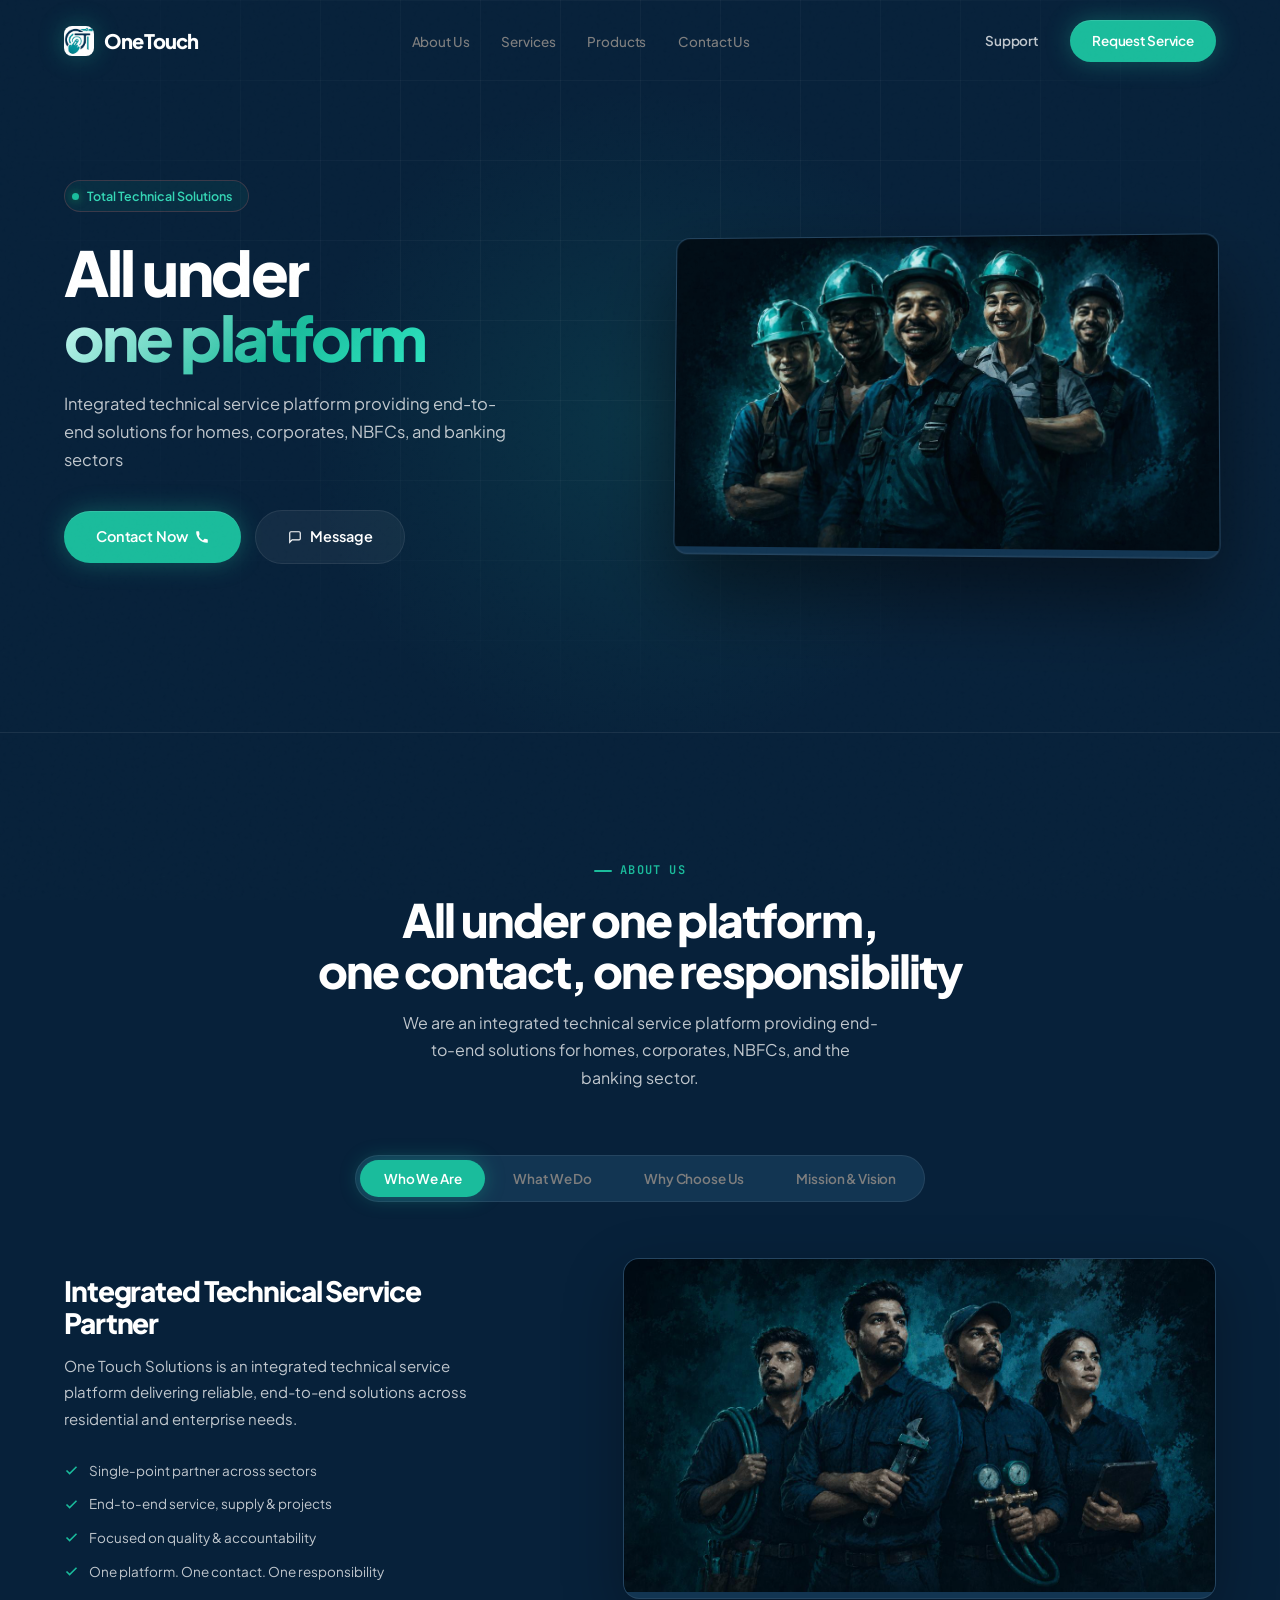
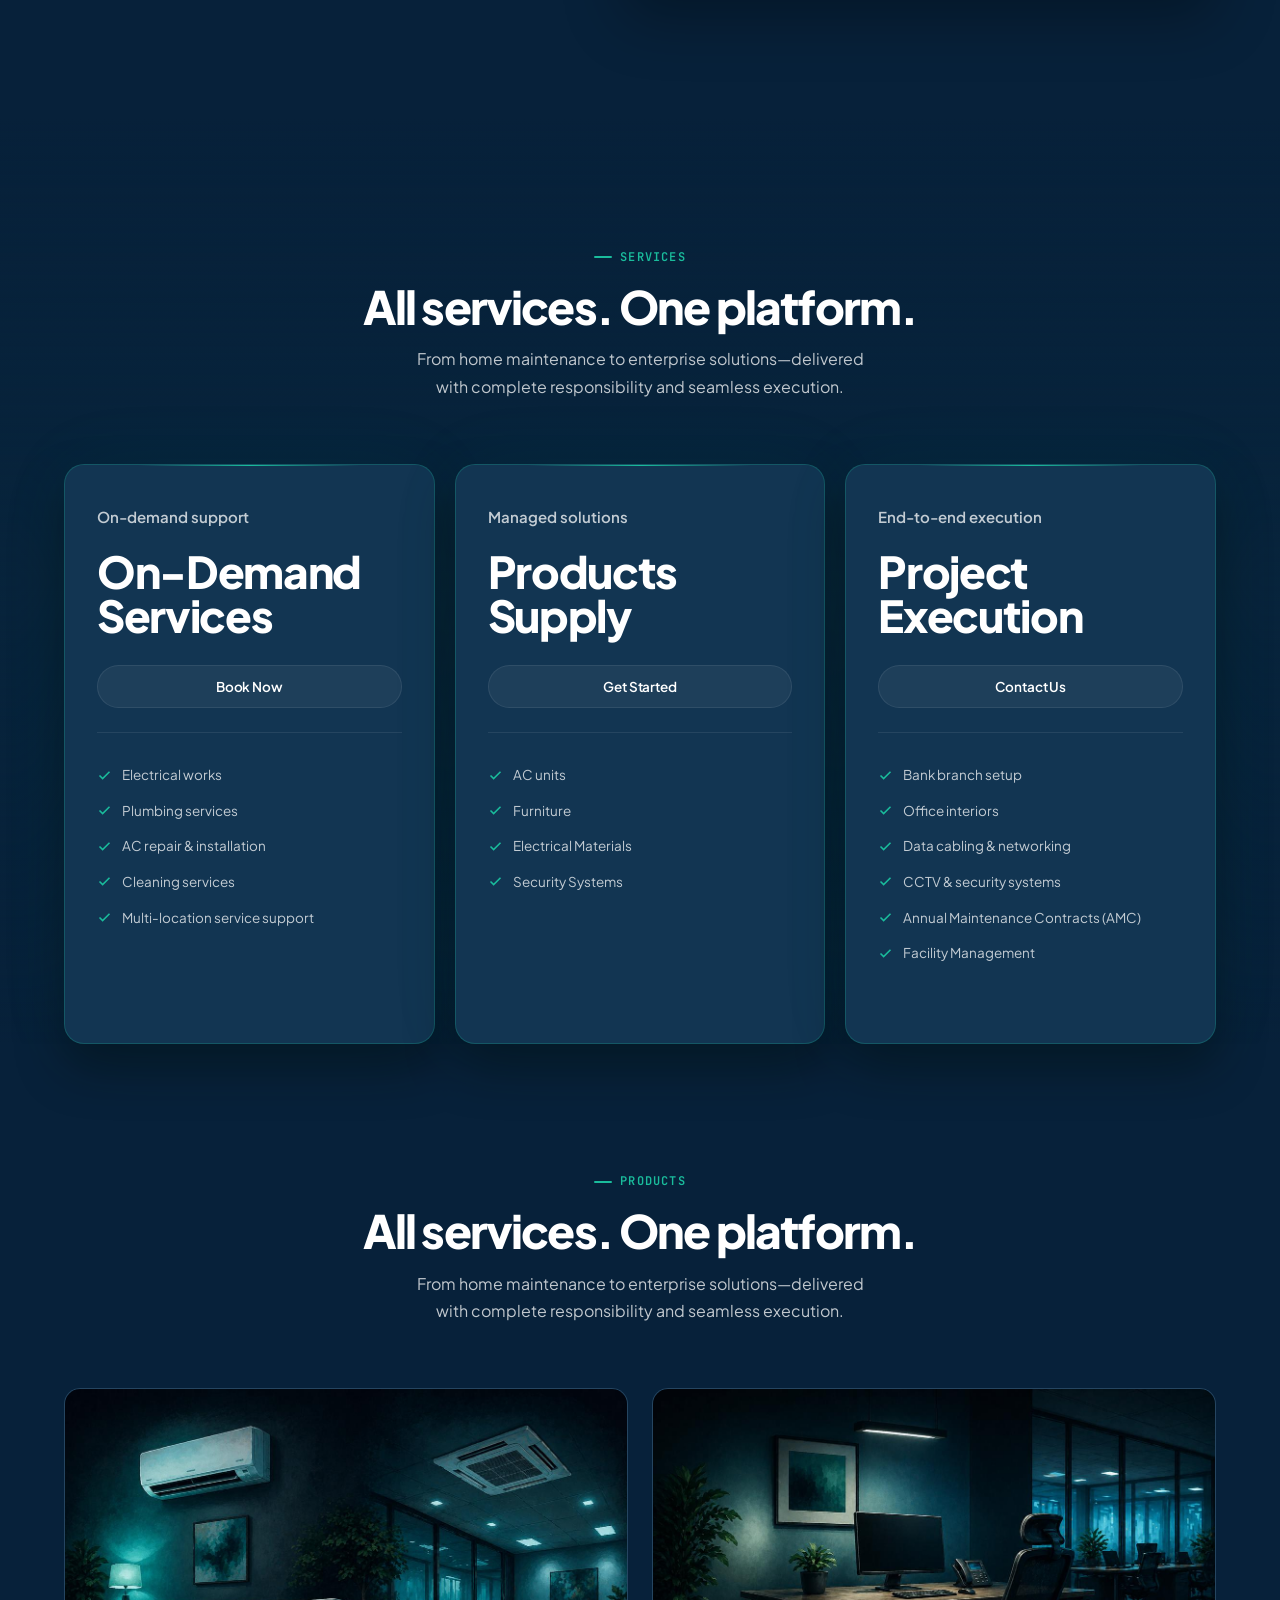
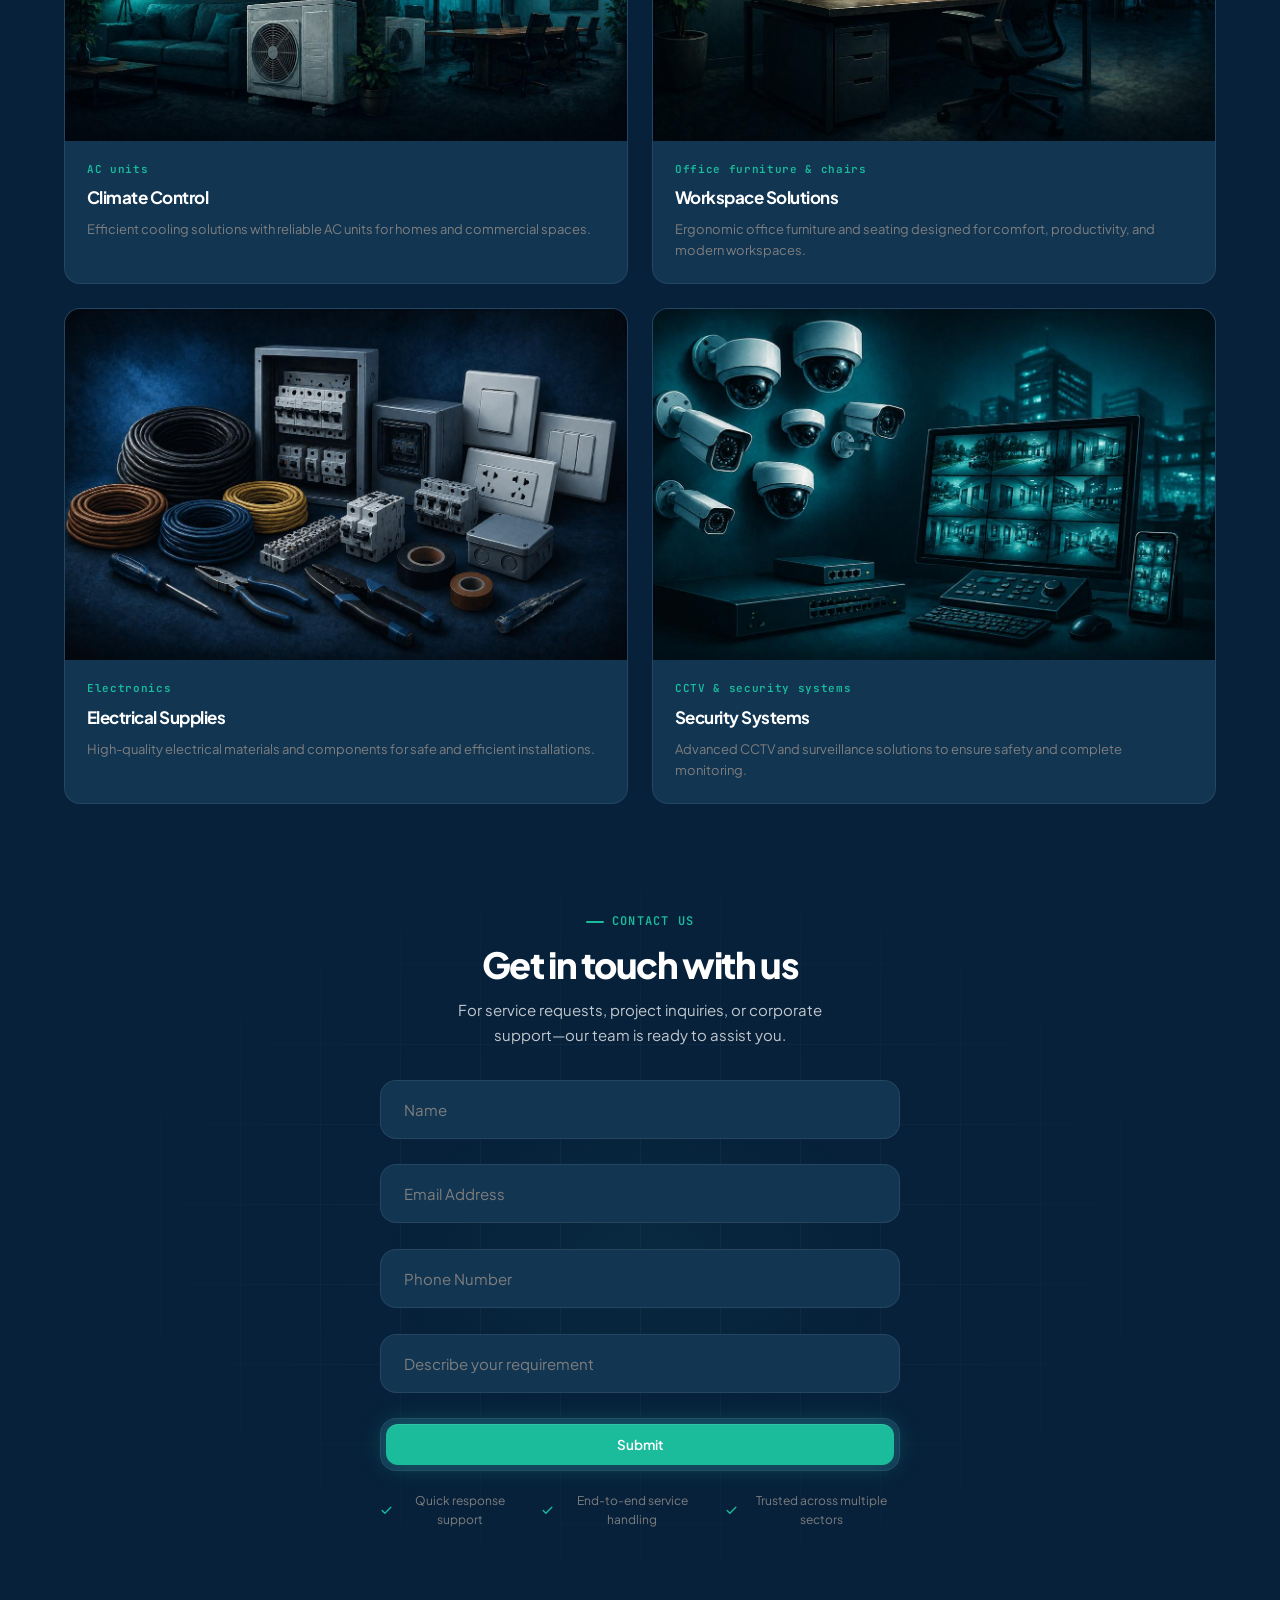
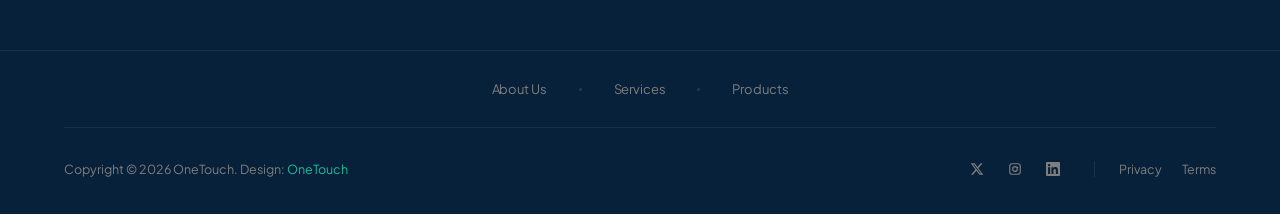
==== commit 38f04788: "Update website message style" ====
--- a/index.html
+++ b/index.html
@@ -253,7 +253,7 @@
     </section>
 
     <!-- STATS -->
-    <section class="stats-strip">
+    <!-- <section class="stats-strip">
         <div class="container">
             <div class="stats-grid">
                 <div class="stat-item fade-up">
@@ -274,7 +274,7 @@
                 </div>
             </div>
         </div>
-    </section>
+    </section> -->
 
     <!-- SERVICES -->
     <section class="section pricing-section" id="services">
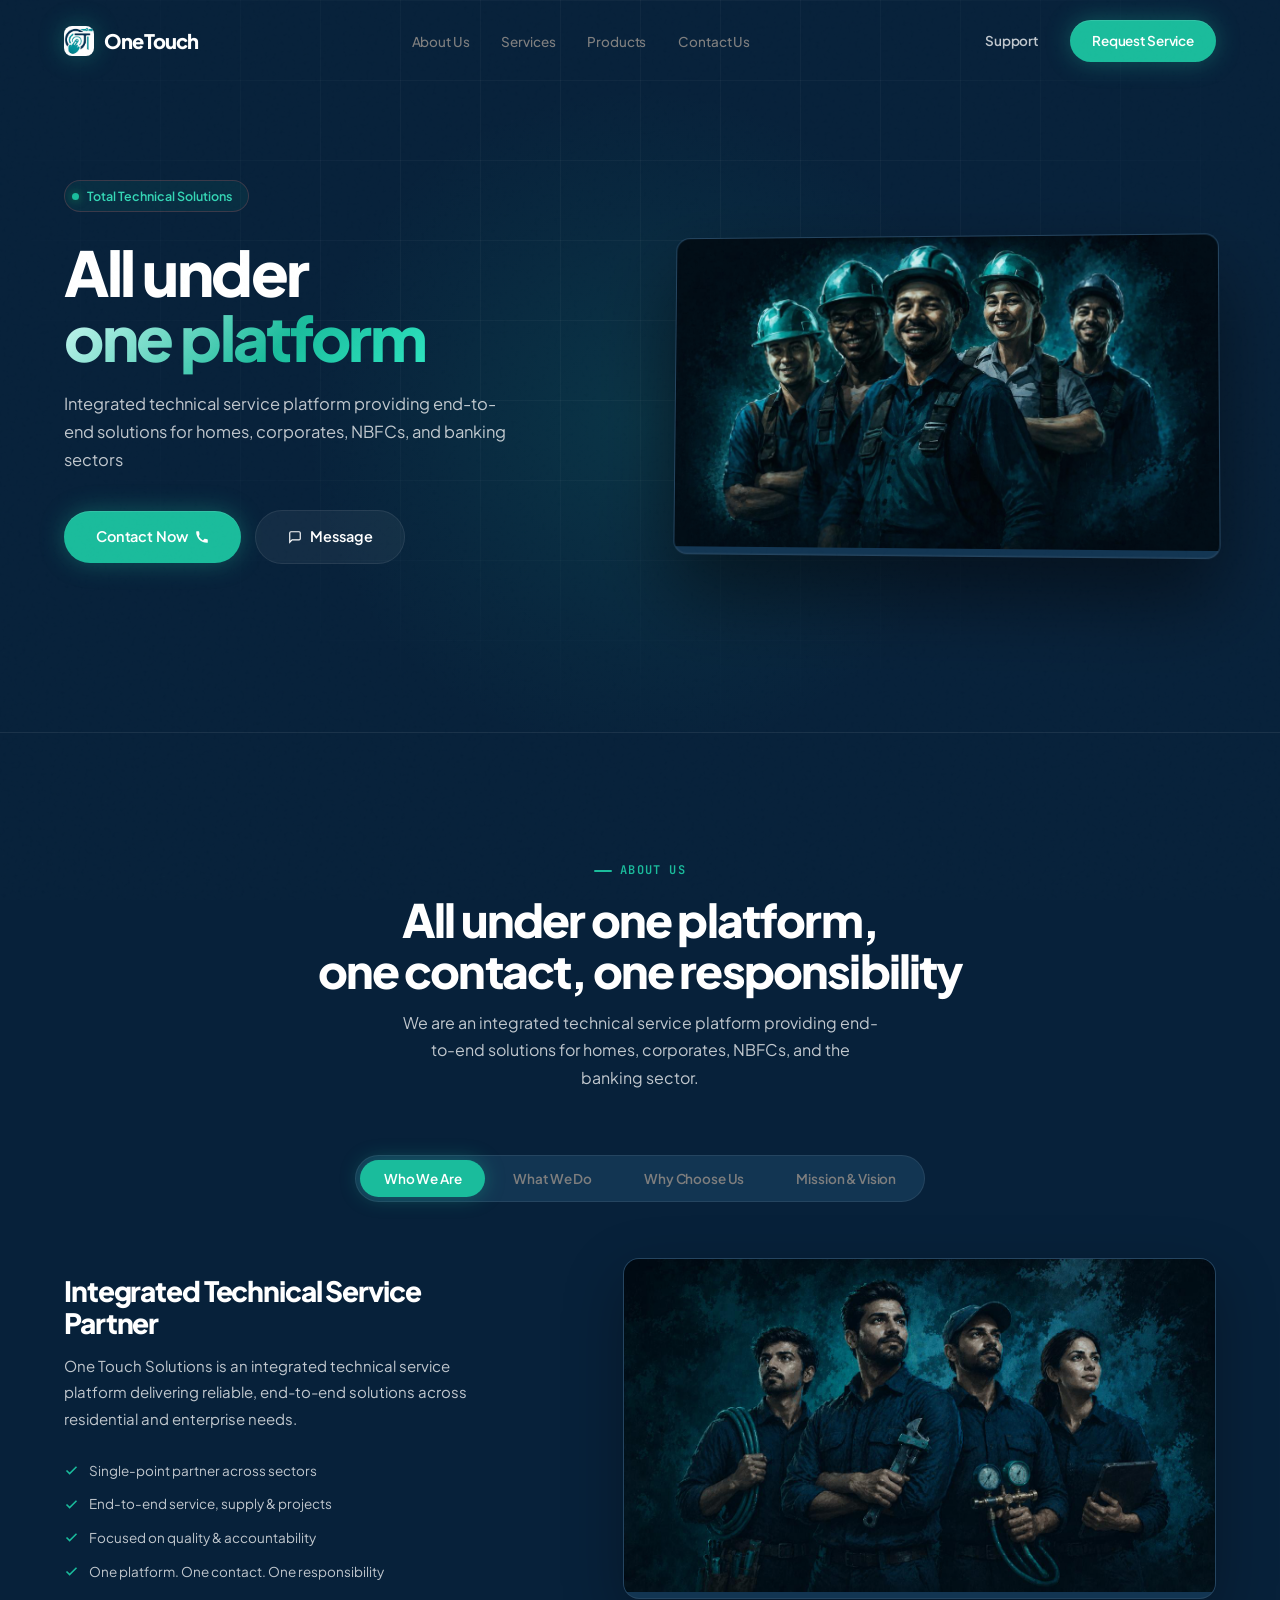
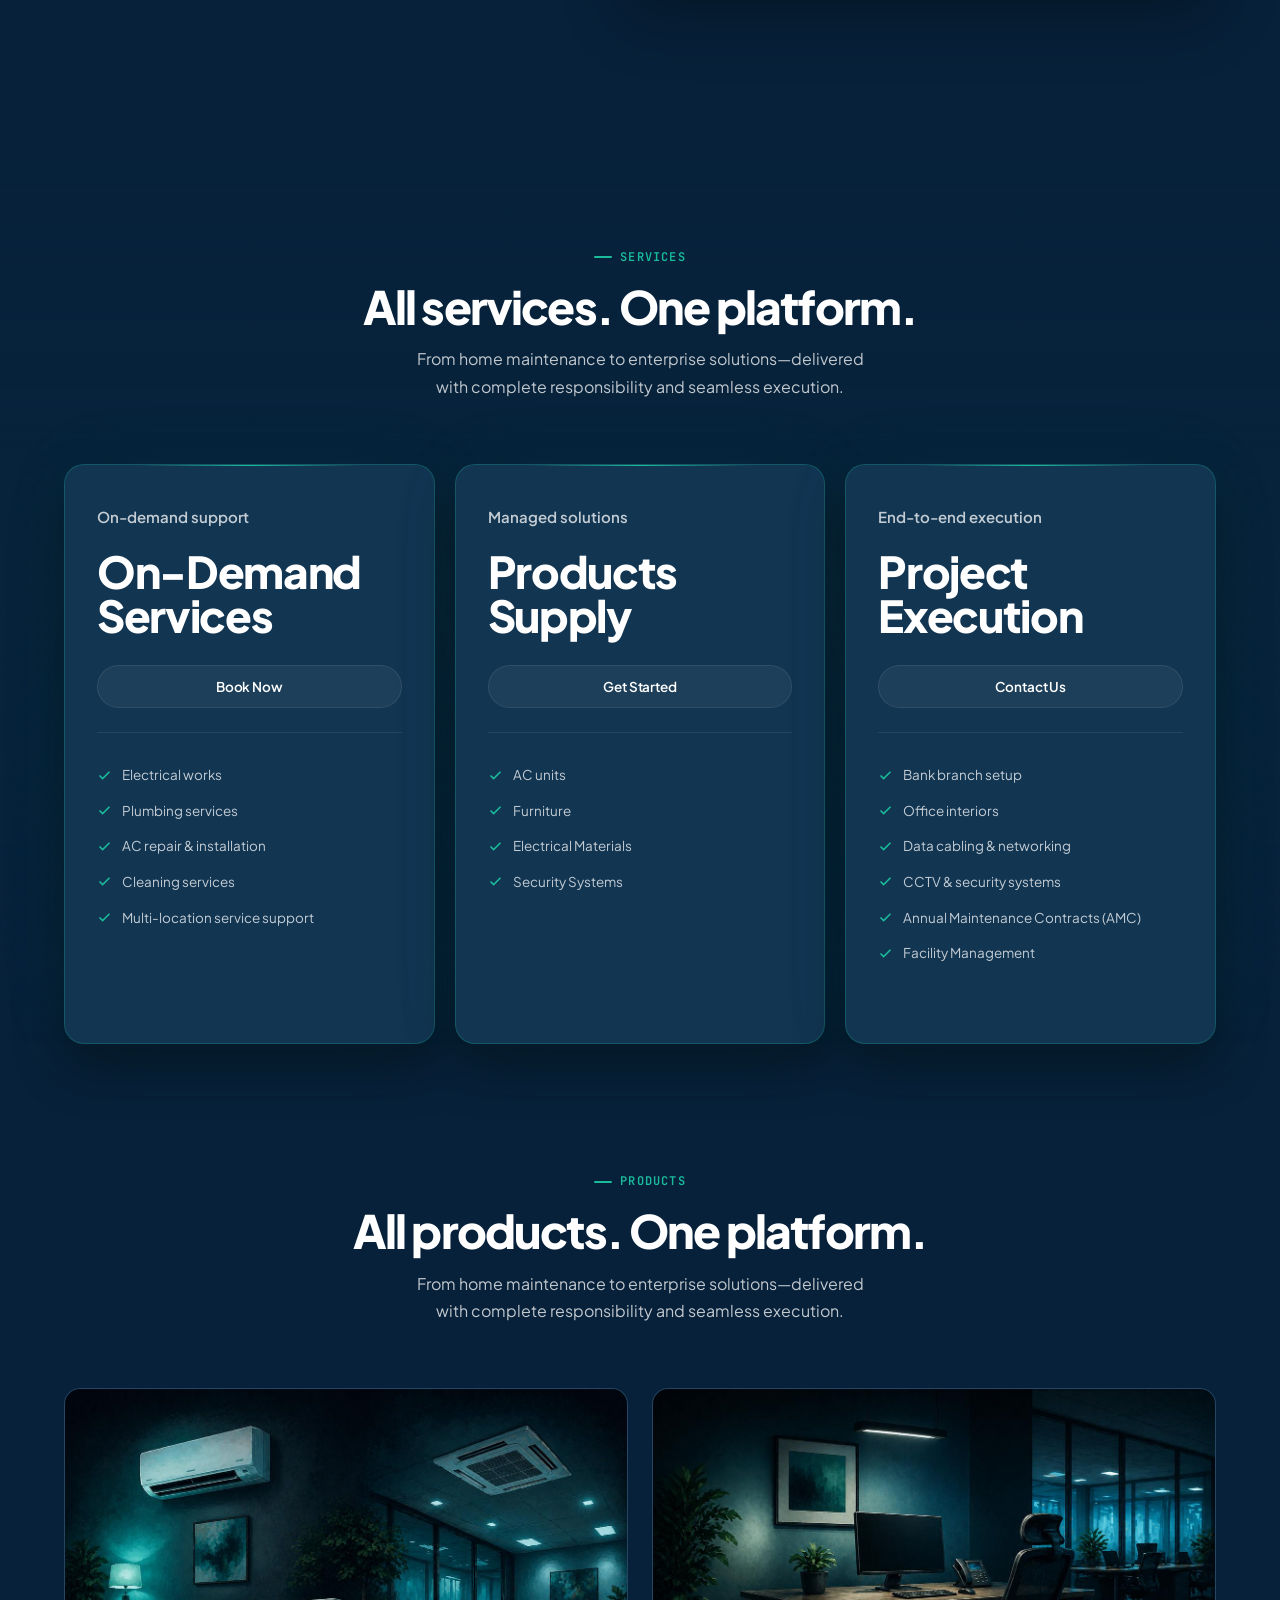
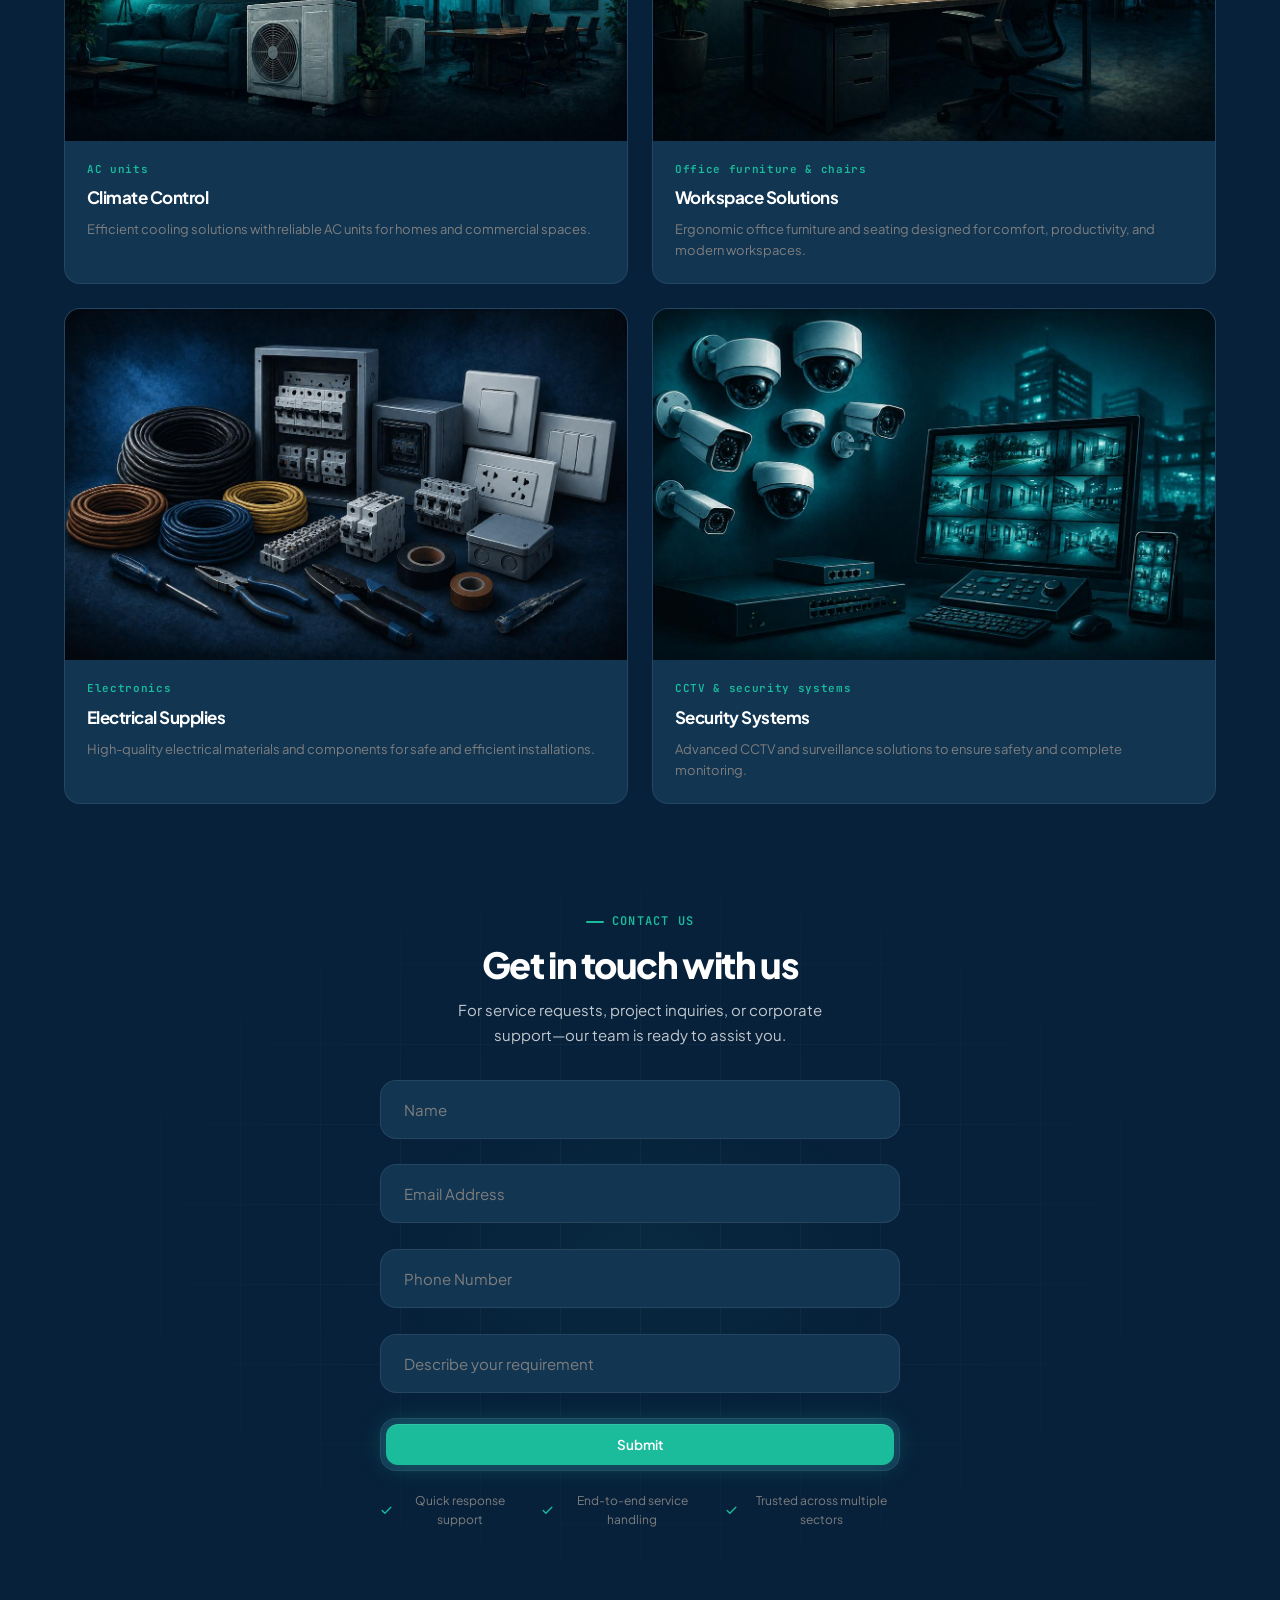
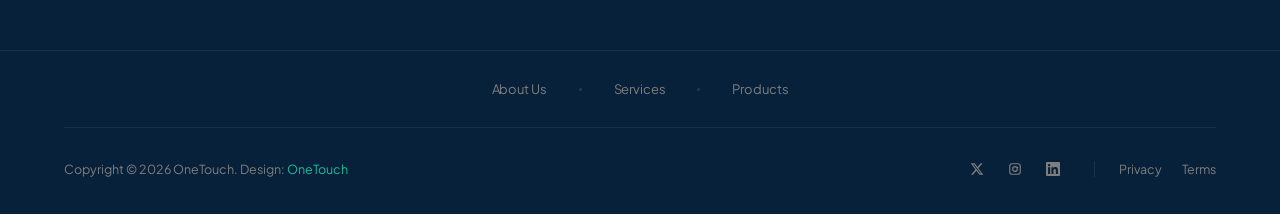
==== commit 169feb08: "Update website message style" ====
--- a/index.html
+++ b/index.html
@@ -347,7 +347,7 @@
         <div class="container">
             <div class="section-header fade-up">
                 <p class="section-label">Products</p>
-                <h2 class="section-title">All services. One platform.</h2>
+                <h2 class="section-title">All products. One platform.</h2>
                 <p class="section-desc">From home maintenance to enterprise solutions—delivered with complete responsibility and seamless execution.</p>
             </div>
 
